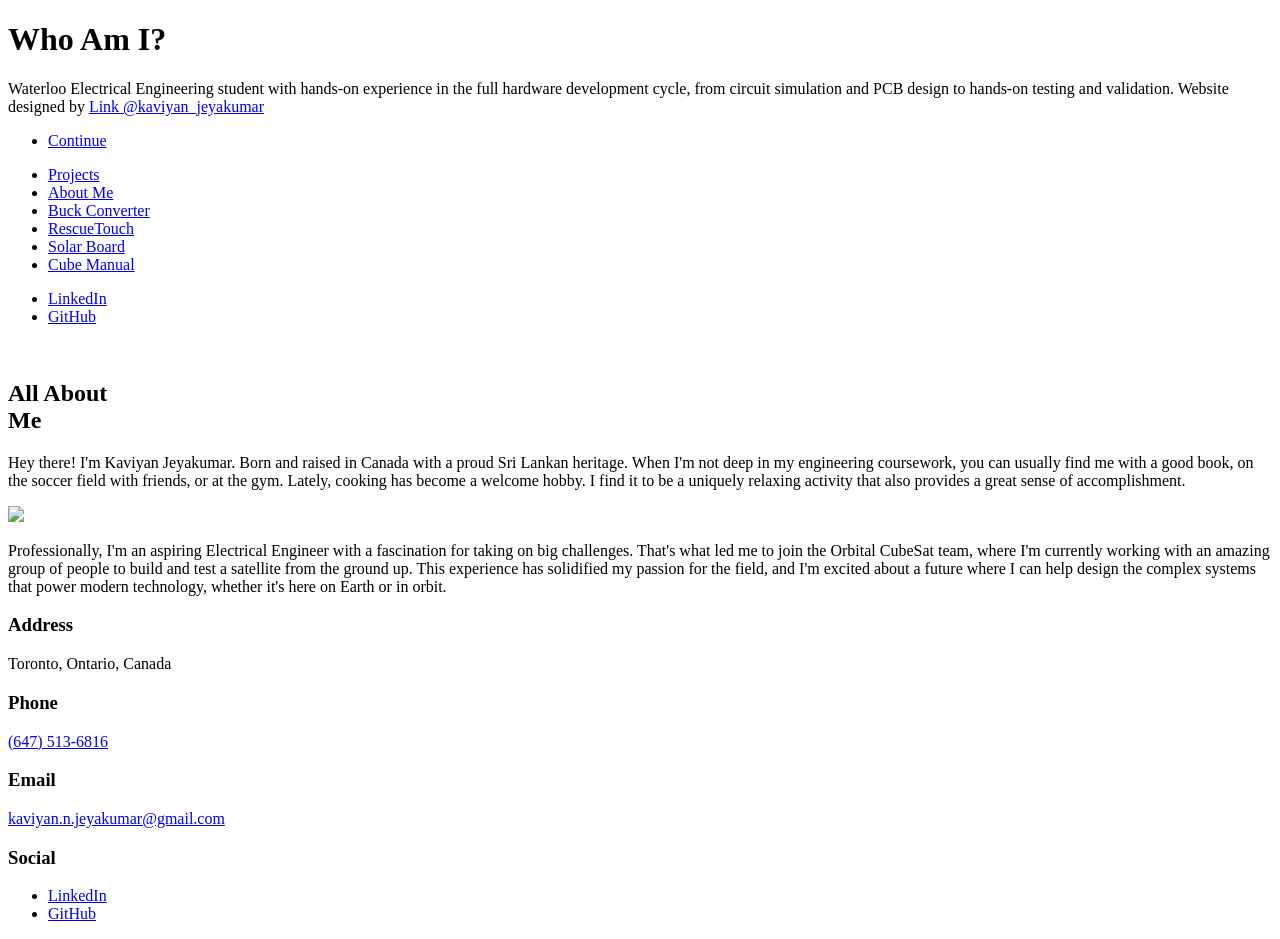
==== aboutme.html @ 8dc5d4a4 "Update aboutme.html" ====
<!DOCTYPE HTML>
<!--
	Massively by HTML5 UP
	html5up.net | @ajlkn
	Free for personal and commercial use under the CCA 3.0 license (html5up.net/license)
-->
<html>
	<head>
		<title>About M - Kaviyan Jeyakumar</title>
		<meta charset="utf-8" />
		<meta name="viewport" content="width=device-width, initial-scale=1, user-scalable=no" />
		<link rel="stylesheet" href="assets/css/main.css" />
		<noscript><link rel="stylesheet" href="assets/css/noscript.css" /></noscript>
	</head>
	<body class="is-preload">

		<!-- Wrapper -->
			<!-- Wrapper -->
			<div id="wrapper" class="fade-in">

				<!-- Intro -->
					<div id="intro">
						<h1>Who Am I?<br />
						</h1>
						<p>Waterloo Electrical Engineering student with hands-on experience in the full hardware development cycle, 
							from circuit simulation and PCB design to hands-on testing and validation. 
							Website designed by <a href="https://www.linkedin.com/in/kaviyan-jeyakumar-606091318/" target="_blank">Link @kaviyan_jeyakumar</a></p>
						<ul class="actions">
							<li><a href="#header" class="button icon solid solo fa-arrow-down scrolly">Continue</a></li>
						</ul>
					</div>

				<!-- Nav -->
					<nav id="nav">
						<ul class="links">
							<li><a href="index.html">Projects</a></li>
							<li class="active"><a href="aboutme.html">About Me</a></li>
							<li><a href="buck_converter.html">Buck Converter</a></li>
							<li><a href="rescue_touch.html">RescueTouch</a></li>
							<li><a href="solar_board.html">Solar Board</a></li>
							<li><a href="cube_manual.html">Cube Manual</a></li>
						</ul>
						<ul class="icons">
							<li><a href="https://www.linkedin.com/in/kaviyan-jeyakumar-606091318/" class="icon brands fa-linkedin"target="_blank"><span class="label">LinkedIn</span></a></li>
							<li><a href="https://github.com/KaviyanJ" class="icon brands fa-github"target="_blank"><span class="label">GitHub</span></a></li>
						</ul>
					</nav>

				<!-- Main -->
					<div id="main">

						<!-- Post -->
							<section class="post">
								<header class="major">
									<span class="date"></span>
									<br> 
									<h1>All About<br />
									Me</h1>
									<p>Hey there! I'm Kaviyan Jeyakumar. Born and raised in Canada with a proud Sri Lankan heritage. When I'm not deep in my engineering coursework, 
										you can usually find me with a good book, on the soccer field with friends, or at the gym. Lately, cooking has become a welcome hobby. 
										I find it to be a uniquely relaxing activity that also provides a great sense of accomplishment. </p>
								</header>
								<div class="image main"><img src="https://drive.google.com/thumbnail?id=1JfTpKyHSoVio4MvpucfZhjijm7ju5Eru&sz=w1080-h1080"/>
								</div>
								<p>Professionally, I'm an aspiring Electrical Engineer with a fascination for taking on big challenges. That's what led me to join the Orbital CubeSat team, 
									where I'm currently working with an amazing group of people to build and test a satellite from the ground up. This experience has solidified my passion 
									for the field, and I'm excited about a future where I can help design the complex systems that power modern technology, whether it's here on Earth or in 
									orbit.</p>
							</section>

					</div>

					

				<!-- Footer -->
					<footer id="footer">
						<section class="split contact">
							<section class="field">
								<h3>Address</h3>
								<p>Toronto, Ontario, Canada<br />
							</section>
							<section>
								<h3>Phone</h3>
								<p><a href="#">(647) 513-6816</a></p>
							</section>
							<section>
								<h3>Email</h3>
								<p><a href="mailto:kaviyan.n.jeyakumar@gmail.com?">kaviyan.n.jeyakumar@gmail.com</a></p>
							</section>
							<section>
								<h3>Social</h3>
								<ul class="icons alt">
									<li><a href="https://www.linkedin.com/in/kaviyan-jeyakumar-606091318/" class="icon brands alt fa-linkedin" target="_blank"><span class="label">LinkedIn</span></a></li>
									<li><a href="https://github.com/KaviyanJ" class="icon brands alt fa-github" target="_blank"><span class="label">GitHub</span></a></li>
								</ul>
							</section>
						</section>
					</footer>
			</div>

		<!-- Scripts -->
			<script src="assets/js/jquery.min.js"></script>
			<script src="assets/js/jquery.scrollex.min.js"></script>
			<script src="assets/js/jquery.scrolly.min.js"></script>
			<script src="assets/js/browser.min.js"></script>
			<script src="assets/js/breakpoints.min.js"></script>
			<script src="assets/js/util.js"></script>
			<script src="assets/js/main.js"></script>

	</body>
</html>
---- assets/css/main.css ----
@import url(fontawesome-all.min.css);
@import url("https://fonts.googleapis.com/css?family=Merriweather:300,700,300italic,700italic|Source+Sans+Pro:900");

/*
	Massively by HTML5 UP
	html5up.net | @ajlkn
	Free for personal and commercial use under the CCA 3.0 license (html5up.net/license)
*/

html, body, div, span, applet, object,
iframe, h1, h2, h3, h4, h5, h6, p, blockquote,
pre, a, abbr, acronym, address, big, cite,
code, del, dfn, em, img, ins, kbd, q, s, samp,
small, strike, strong, sub, sup, tt, var, b,
u, i, center, dl, dt, dd, ol, ul, li, fieldset,
form, label, legend, table, caption, tbody,
tfoot, thead, tr, th, td, article, aside,
canvas, details, embed, figure, figcaption,
footer, header, hgroup, menu, nav, output, ruby,
section, summary, time, mark, audio, video {
	margin: 0;
	padding: 0;
	border: 0;
	font-size: 100%;
	font: inherit;
	vertical-align: baseline;}

article, aside, details, figcaption, figure,
footer, header, hgroup, menu, nav, section {
	display: block;}

body {
	line-height: 1;
}

ol, ul {
	list-style: none;
}

blockquote, q {
	quotes: none;
}

	blockquote:before, blockquote:after, q:before, q:after {
		content: '';
		content: none;
	}

table {
	border-collapse: collapse;
	border-spacing: 0;
}

body {
	-webkit-text-size-adjust: none;
}

mark {
	background-color: transparent;
	color: inherit;
}

input::-moz-focus-inner {
	border: 0;
	padding: 0;
}

input, select, textarea {
	-moz-appearance: none;
	-webkit-appearance: none;
	-ms-appearance: none;
	appearance: none;
}

/* Basic */

	@-ms-viewport {
		width: device-width;
	}

	body {
		-ms-overflow-style: scrollbar;
	}

	@media screen and (max-width: 480px) {

		html, body {
			min-width: 320px;
		}

	}

	html {
		box-sizing: border-box;
	}

	*, *:before, *:after {
		box-sizing: inherit;
	}

	body {
		background-color: #1e252d;
	}

		body.is-preload *, body.is-preload *:before, body.is-preload *:after {
			-moz-animation: none !important;
			-webkit-animation: none !important;
			-ms-animation: none !important;
			animation: none !important;
			-moz-transition: none !important;
			-webkit-transition: none !important;
			-ms-transition: none !important;
			transition: none !important;
		}

/* Type */

	html {
		font-size: 16pt;
	}

		@media screen and (max-width: 1680px) {

			html {
				font-size: 12pt;
			}

		}

		@media screen and (max-width: 1280px) {

			html {
				font-size: 11pt;
			}

		}

		@media screen and (max-width: 360px) {

			html {
				font-size: 10pt;
			}

		}

	body {
		color: #212931;
	}

	body, input, select, textarea {
		font-family: "Merriweather", Georgia, serif;
		font-weight: 300;
		font-size: 1rem;
		line-height: 2.375;
	}

	a {
		-moz-transition: color 0.2s ease-in-out, background-color 0.2s ease-in-out, border-color 0.2s ease-in-out, box-shadow 0.2s ease-in-out;
		-webkit-transition: color 0.2s ease-in-out, background-color 0.2s ease-in-out, border-color 0.2s ease-in-out, box-shadow 0.2s ease-in-out;
		-ms-transition: color 0.2s ease-in-out, background-color 0.2s ease-in-out, border-color 0.2s ease-in-out, box-shadow 0.2s ease-in-out;
		transition: color 0.2s ease-in-out, background-color 0.2s ease-in-out, border-color 0.2s ease-in-out, box-shadow 0.2s ease-in-out;
		border-bottom: dotted 1px;
		text-decoration: none;
	}

		a:hover {
			border-bottom-color: transparent;
		}

	strong, b {
		font-weight: 600;
	}

	em, i {
		font-style: italic;
	}

	p {
		text-align: justify;
		margin: 0 0 2rem 0;
	}

	h1, h2, h3, h4, h5, h6 {
		font-family: "Source Sans Pro", Helvetica, sans-serif;
		font-weight: 900;
		line-height: 1.5;
		letter-spacing: 0.075em;
		text-transform: uppercase;
		margin: 0 0 1rem 0;
	}

		h1 a, h2 a, h3 a, h4 a, h5 a, h6 a {
			border-bottom: 0;
			color: inherit;
			text-decoration: none;
		}

	h1 {
		font-size: 4rem;
		line-height: 1.1;
		margin: 0 0 2rem 0;
	}

	h2 {
		font-size: 1.75rem;
		line-height: 1.3;
		margin: 0 0 1.5rem 0;
	}

	h3 {
		font-size: 1.25rem;
		margin: 0 0 1.5rem 0;
	}

	h4 {
		font-size: 1rem;
	}

	h5 {
		font-size: 0.9rem;
	}

	h6 {
		font-size: 0.8rem;
	}

	sub {
		font-size: 0.8rem;
		position: relative;
		top: 0.5rem;
	}

	sup {
		font-size: 0.8rem;
		position: relative;
		top: -0.5rem;
	}

	blockquote {
		border-left: solid 4px;
		font-style: italic;
		margin: 0 0 2rem 0;
		padding: 0.5rem 0 0.5rem 2rem;
	}

	code {
		border: solid 2px;
		font-family: "Courier New", monospace;
		font-size: 0.9rem;
		margin: 0 0.25rem;
		padding: 0.25rem 0.65rem;
	}

	pre {
		-webkit-overflow-scrolling: touch;
		font-family: "Courier New", monospace;
		font-size: 0.9rem;
		margin: 0 0 2rem 0;
	}

		pre code {
			display: block;
			line-height: 1.75;
			padding: 1rem 1.5rem;
			overflow-x: auto;
		}

	hr {
		border: 0;
		border-bottom: solid 2px;
		margin: 3rem 0;
	}

		hr.major {
			margin: 5rem 0;
		}

	.align-left {
		text-align: left;
	}

	.align-center {
		text-align: center;
	}

	.align-right {
		text-align: right;
	}

	input, select, textarea {
		color: #212931;
	}

	a {
		color: #212931;
		border-bottom-color: rgba(33, 41, 49, 0.5);
	}

		a:hover {
			border-bottom-color: transparent;
			color: #18bfef !important;
		}

	strong, b {
		color: #212931;
	}

	h1, h2, h3, h4, h5, h6 {
		color: #212931;
	}

	blockquote {
		border-left-color: #eeeeee;
	}

	code {
		background: rgba(220, 220, 220, 0.25);
		border-color: #eeeeee;
	}

	hr {
		border-bottom-color: #eeeeee;
	}

/* Row */

	.row {
		display: flex;
		flex-wrap: wrap;
		box-sizing: border-box;
		align-items: stretch;
	}

		.row > * {
			box-sizing: border-box;
		}

		.row.gtr-uniform > * > :last-child {
			margin-bottom: 0;
		}

		.row.aln-left {
			justify-content: flex-start;
		}

		.row.aln-center {
			justify-content: center;
		}

		.row.aln-right {
			justify-content: flex-end;
		}

		.row.aln-top {
			align-items: flex-start;
		}

		.row.aln-middle {
			align-items: center;
		}

		.row.aln-bottom {
			align-items: flex-end;
		}

		.row > .imp {
			order: -1;
		}

		.row > .col-1 {
			width: 8.33333%;
		}

		.row > .off-1 {
			margin-left: 8.33333%;
		}

		.row > .col-2 {
			width: 16.66667%;
		}

		.row > .off-2 {
			margin-left: 16.66667%;
		}

		.row > .col-3 {
			width: 25%;
		}

		.row > .off-3 {
			margin-left: 25%;
		}

		.row > .col-4 {
			width: 33.33333%;
		}

		.row > .off-4 {
			margin-left: 33.33333%;
		}

		.row > .col-5 {
			width: 41.66667%;
		}

		.row > .off-5 {
			margin-left: 41.66667%;
		}

		.row > .col-6 {
			width: 50%;
		}

		.row > .off-6 {
			margin-left: 50%;
		}

		.row > .col-7 {
			width: 58.33333%;
		}

		.row > .off-7 {
			margin-left: 58.33333%;
		}

		.row > .col-8 {
			width: 66.66667%;
		}

		.row > .off-8 {
			margin-left: 66.66667%;
		}

		.row > .col-9 {
			width: 75%;
		}

		.row > .off-9 {
			margin-left: 75%;
		}

		.row > .col-10 {
			width: 83.33333%;
		}

		.row > .off-10 {
			margin-left: 83.33333%;
		}

		.row > .col-11 {
			width: 91.66667%;
		}

		.row > .off-11 {
			margin-left: 91.66667%;
		}

		.row > .col-12 {
			width: 100%;
		}

		.row > .off-12 {
			margin-left: 100%;
		}

		.row.gtr-0 {
			margin-top: 0;
			margin-left: 0rem;
		}

			.row.gtr-0 > * {
				padding: 0 0 0 0rem;
			}

			.row.gtr-0.gtr-uniform {
				margin-top: 0rem;
			}

				.row.gtr-0.gtr-uniform > * {
					padding-top: 0rem;
				}

		.row.gtr-25 {
			margin-top: 0;
			margin-left: -0.375rem;
		}

			.row.gtr-25 > * {
				padding: 0 0 0 0.375rem;
			}

			.row.gtr-25.gtr-uniform {
				margin-top: -0.375rem;
			}

				.row.gtr-25.gtr-uniform > * {
					padding-top: 0.375rem;
				}

		.row.gtr-50 {
			margin-top: 0;
			margin-left: -0.75rem;
		}

			.row.gtr-50 > * {
				padding: 0 0 0 0.75rem;
			}

			.row.gtr-50.gtr-uniform {
				margin-top: -0.75rem;
			}

				.row.gtr-50.gtr-uniform > * {
					padding-top: 0.75rem;
				}

		.row {
			margin-top: 0;
			margin-left: -1.5rem;
		}

			.row > * {
				padding: 0 0 0 1.5rem;
			}

			.row.gtr-uniform {
				margin-top: -1.5rem;
			}

				.row.gtr-uniform > * {
					padding-top: 1.5rem;
				}

		.row.gtr-150 {
			margin-top: 0;
			margin-left: -2.25rem;
		}

			.row.gtr-150 > * {
				padding: 0 0 0 2.25rem;
			}

			.row.gtr-150.gtr-uniform {
				margin-top: -2.25rem;
			}

				.row.gtr-150.gtr-uniform > * {
					padding-top: 2.25rem;
				}

		.row.gtr-200 {
			margin-top: 0;
			margin-left: -3rem;
		}

			.row.gtr-200 > * {
				padding: 0 0 0 3rem;
			}

			.row.gtr-200.gtr-uniform {
				margin-top: -3rem;
			}

				.row.gtr-200.gtr-uniform > * {
					padding-top: 3rem;
				}

		@media screen and (max-width: 1680px) {

			.row {
				display: flex;
				flex-wrap: wrap;
				box-sizing: border-box;
				align-items: stretch;
			}

				.row > * {
					box-sizing: border-box;
				}

				.row.gtr-uniform > * > :last-child {
					margin-bottom: 0;
				}

				.row.aln-left {
					justify-content: flex-start;
				}

				.row.aln-center {
					justify-content: center;
				}

				.row.aln-right {
					justify-content: flex-end;
				}

				.row.aln-top {
					align-items: flex-start;
				}

				.row.aln-middle {
					align-items: center;
				}

				.row.aln-bottom {
					align-items: flex-end;
				}

				.row > .imp-xlarge {
					order: -1;
				}

				.row > .col-1-xlarge {
					width: 8.33333%;
				}

				.row > .off-1-xlarge {
					margin-left: 8.33333%;
				}

				.row > .col-2-xlarge {
					width: 16.66667%;
				}

				.row > .off-2-xlarge {
					margin-left: 16.66667%;
				}

				.row > .col-3-xlarge {
					width: 25%;
				}

				.row > .off-3-xlarge {
					margin-left: 25%;
				}

				.row > .col-4-xlarge {
					width: 33.33333%;
				}

				.row > .off-4-xlarge {
					margin-left: 33.33333%;
				}

				.row > .col-5-xlarge {
					width: 41.66667%;
				}

				.row > .off-5-xlarge {
					margin-left: 41.66667%;
				}

				.row > .col-6-xlarge {
					width: 50%;
				}

				.row > .off-6-xlarge {
					margin-left: 50%;
				}

				.row > .col-7-xlarge {
					width: 58.33333%;
				}

				.row > .off-7-xlarge {
					margin-left: 58.33333%;
				}

				.row > .col-8-xlarge {
					width: 66.66667%;
				}

				.row > .off-8-xlarge {
					margin-left: 66.66667%;
				}

				.row > .col-9-xlarge {
					width: 75%;
				}

				.row > .off-9-xlarge {
					margin-left: 75%;
				}

				.row > .col-10-xlarge {
					width: 83.33333%;
				}

				.row > .off-10-xlarge {
					margin-left: 83.33333%;
				}

				.row > .col-11-xlarge {
					width: 91.66667%;
				}

				.row > .off-11-xlarge {
					margin-left: 91.66667%;
				}

				.row > .col-12-xlarge {
					width: 100%;
				}

				.row > .off-12-xlarge {
					margin-left: 100%;
				}

				.row.gtr-0 {
					margin-top: 0;
					margin-left: 0rem;
				}

					.row.gtr-0 > * {
						padding: 0 0 0 0rem;
					}

					.row.gtr-0.gtr-uniform {
						margin-top: 0rem;
					}

						.row.gtr-0.gtr-uniform > * {
							padding-top: 0rem;
						}

				.row.gtr-25 {
					margin-top: 0;
					margin-left: -0.375rem;
				}

					.row.gtr-25 > * {
						padding: 0 0 0 0.375rem;
					}

					.row.gtr-25.gtr-uniform {
						margin-top: -0.375rem;
					}

						.row.gtr-25.gtr-uniform > * {
							padding-top: 0.375rem;
						}

				.row.gtr-50 {
					margin-top: 0;
					margin-left: -0.75rem;
				}

					.row.gtr-50 > * {
						padding: 0 0 0 0.75rem;
					}

					.row.gtr-50.gtr-uniform {
						margin-top: -0.75rem;
					}

						.row.gtr-50.gtr-uniform > * {
							padding-top: 0.75rem;
						}

				.row {
					margin-top: 0;
					margin-left: -1.5rem;
				}

					.row > * {
						padding: 0 0 0 1.5rem;
					}

					.row.gtr-uniform {
						margin-top: -1.5rem;
					}

						.row.gtr-uniform > * {
							padding-top: 1.5rem;
						}

				.row.gtr-150 {
					margin-top: 0;
					margin-left: -2.25rem;
				}

					.row.gtr-150 > * {
						padding: 0 0 0 2.25rem;
					}

					.row.gtr-150.gtr-uniform {
						margin-top: -2.25rem;
					}

						.row.gtr-150.gtr-uniform > * {
							padding-top: 2.25rem;
						}

				.row.gtr-200 {
					margin-top: 0;
					margin-left: -3rem;
				}

					.row.gtr-200 > * {
						padding: 0 0 0 3rem;
					}

					.row.gtr-200.gtr-uniform {
						margin-top: -3rem;
					}

						.row.gtr-200.gtr-uniform > * {
							padding-top: 3rem;
						}

		}

		@media screen and (max-width: 1280px) {

			.row {
				display: flex;
				flex-wrap: wrap;
				box-sizing: border-box;
				align-items: stretch;
			}

				.row > * {
					box-sizing: border-box;
				}

				.row.gtr-uniform > * > :last-child {
					margin-bottom: 0;
				}

				.row.aln-left {
					justify-content: flex-start;
				}

				.row.aln-center {
					justify-content: center;
				}

				.row.aln-right {
					justify-content: flex-end;
				}

				.row.aln-top {
					align-items: flex-start;
				}

				.row.aln-middle {
					align-items: center;
				}

				.row.aln-bottom {
					align-items: flex-end;
				}

				.row > .imp-large {
					order: -1;
				}

				.row > .col-1-large {
					width: 8.33333%;
				}

				.row > .off-1-large {
					margin-left: 8.33333%;
				}

				.row > .col-2-large {
					width: 16.66667%;
				}

				.row > .off-2-large {
					margin-left: 16.66667%;
				}

				.row > .col-3-large {
					width: 25%;
				}

				.row > .off-3-large {
					margin-left: 25%;
				}

				.row > .col-4-large {
					width: 33.33333%;
				}

				.row > .off-4-large {
					margin-left: 33.33333%;
				}

				.row > .col-5-large {
					width: 41.66667%;
				}

				.row > .off-5-large {
					margin-left: 41.66667%;
				}

				.row > .col-6-large {
					width: 50%;
				}

				.row > .off-6-large {
					margin-left: 50%;
				}

				.row > .col-7-large {
					width: 58.33333%;
				}

				.row > .off-7-large {
					margin-left: 58.33333%;
				}

				.row > .col-8-large {
					width: 66.66667%;
				}

				.row > .off-8-large {
					margin-left: 66.66667%;
				}

				.row > .col-9-large {
					width: 75%;
				}

				.row > .off-9-large {
					margin-left: 75%;
				}

				.row > .col-10-large {
					width: 83.33333%;
				}

				.row > .off-10-large {
					margin-left: 83.33333%;
				}

				.row > .col-11-large {
					width: 91.66667%;
				}

				.row > .off-11-large {
					margin-left: 91.66667%;
				}

				.row > .col-12-large {
					width: 100%;
				}

				.row > .off-12-large {
					margin-left: 100%;
				}

				.row.gtr-0 {
					margin-top: 0;
					margin-left: 0rem;
				}

					.row.gtr-0 > * {
						padding: 0 0 0 0rem;
					}

					.row.gtr-0.gtr-uniform {
						margin-top: 0rem;
					}

						.row.gtr-0.gtr-uniform > * {
							padding-top: 0rem;
						}

				.row.gtr-25 {
					margin-top: 0;
					margin-left: -0.375rem;
				}

					.row.gtr-25 > * {
						padding: 0 0 0 0.375rem;
					}

					.row.gtr-25.gtr-uniform {
						margin-top: -0.375rem;
					}

						.row.gtr-25.gtr-uniform > * {
							padding-top: 0.375rem;
						}

				.row.gtr-50 {
					margin-top: 0;
					margin-left: -0.75rem;
				}

					.row.gtr-50 > * {
						padding: 0 0 0 0.75rem;
					}

					.row.gtr-50.gtr-uniform {
						margin-top: -0.75rem;
					}

						.row.gtr-50.gtr-uniform > * {
							padding-top: 0.75rem;
						}

				.row {
					margin-top: 0;
					margin-left: -1.5rem;
				}

					.row > * {
						padding: 0 0 0 1.5rem;
					}

					.row.gtr-uniform {
						margin-top: -1.5rem;
					}

						.row.gtr-uniform > * {
							padding-top: 1.5rem;
						}

				.row.gtr-150 {
					margin-top: 0;
					margin-left: -2.25rem;
				}

					.row.gtr-150 > * {
						padding: 0 0 0 2.25rem;
					}

					.row.gtr-150.gtr-uniform {
						margin-top: -2.25rem;
					}

						.row.gtr-150.gtr-uniform > * {
							padding-top: 2.25rem;
						}

				.row.gtr-200 {
					margin-top: 0;
					margin-left: -3rem;
				}

					.row.gtr-200 > * {
						padding: 0 0 0 3rem;
					}

					.row.gtr-200.gtr-uniform {
						margin-top: -3rem;
					}

						.row.gtr-200.gtr-uniform > * {
							padding-top: 3rem;
						}

		}

		@media screen and (max-width: 980px) {

			.row {
				display: flex;
				flex-wrap: wrap;
				box-sizing: border-box;
				align-items: stretch;
			}

				.row > * {
					box-sizing: border-box;
				}

				.row.gtr-uniform > * > :last-child {
					margin-bottom: 0;
				}

				.row.aln-left {
					justify-content: flex-start;
				}

				.row.aln-center {
					justify-content: center;
				}

				.row.aln-right {
					justify-content: flex-end;
				}

				.row.aln-top {
					align-items: flex-start;
				}

				.row.aln-middle {
					align-items: center;
				}

				.row.aln-bottom {
					align-items: flex-end;
				}

				.row > .imp-medium {
					order: -1;
				}

				.row > .col-1-medium {
					width: 8.33333%;
				}

				.row > .off-1-medium {
					margin-left: 8.33333%;
				}

				.row > .col-2-medium {
					width: 16.66667%;
				}

				.row > .off-2-medium {
					margin-left: 16.66667%;
				}

				.row > .col-3-medium {
					width: 25%;
				}

				.row > .off-3-medium {
					margin-left: 25%;
				}

				.row > .col-4-medium {
					width: 33.33333%;
				}

				.row > .off-4-medium {
					margin-left: 33.33333%;
				}

				.row > .col-5-medium {
					width: 41.66667%;
				}

				.row > .off-5-medium {
					margin-left: 41.66667%;
				}

				.row > .col-6-medium {
					width: 50%;
				}

				.row > .off-6-medium {
					margin-left: 50%;
				}

				.row > .col-7-medium {
					width: 58.33333%;
				}

				.row > .off-7-medium {
					margin-left: 58.33333%;
				}

				.row > .col-8-medium {
					width: 66.66667%;
				}

				.row > .off-8-medium {
					margin-left: 66.66667%;
				}

				.row > .col-9-medium {
					width: 75%;
				}

				.row > .off-9-medium {
					margin-left: 75%;
				}

				.row > .col-10-medium {
					width: 83.33333%;
				}

				.row > .off-10-medium {
					margin-left: 83.33333%;
				}

				.row > .col-11-medium {
					width: 91.66667%;
				}

				.row > .off-11-medium {
					margin-left: 91.66667%;
				}

				.row > .col-12-medium {
					width: 100%;
				}

				.row > .off-12-medium {
					margin-left: 100%;
				}

				.row.gtr-0 {
					margin-top: 0;
					margin-left: 0rem;
				}

					.row.gtr-0 > * {
						padding: 0 0 0 0rem;
					}

					.row.gtr-0.gtr-uniform {
						margin-top: 0rem;
					}

						.row.gtr-0.gtr-uniform > * {
							padding-top: 0rem;
						}

				.row.gtr-25 {
					margin-top: 0;
					margin-left: -0.375rem;
				}

					.row.gtr-25 > * {
						padding: 0 0 0 0.375rem;
					}

					.row.gtr-25.gtr-uniform {
						margin-top: -0.375rem;
					}

						.row.gtr-25.gtr-uniform > * {
							padding-top: 0.375rem;
						}

				.row.gtr-50 {
					margin-top: 0;
					margin-left: -0.75rem;
				}

					.row.gtr-50 > * {
						padding: 0 0 0 0.75rem;
					}

					.row.gtr-50.gtr-uniform {
						margin-top: -0.75rem;
					}

						.row.gtr-50.gtr-uniform > * {
							padding-top: 0.75rem;
						}

				.row {
					margin-top: 0;
					margin-left: -1.5rem;
				}

					.row > * {
						padding: 0 0 0 1.5rem;
					}

					.row.gtr-uniform {
						margin-top: -1.5rem;
					}

						.row.gtr-uniform > * {
							padding-top: 1.5rem;
						}

				.row.gtr-150 {
					margin-top: 0;
					margin-left: -2.25rem;
				}

					.row.gtr-150 > * {
						padding: 0 0 0 2.25rem;
					}

					.row.gtr-150.gtr-uniform {
						margin-top: -2.25rem;
					}

						.row.gtr-150.gtr-uniform > * {
							padding-top: 2.25rem;
						}

				.row.gtr-200 {
					margin-top: 0;
					margin-left: -3rem;
				}

					.row.gtr-200 > * {
						padding: 0 0 0 3rem;
					}

					.row.gtr-200.gtr-uniform {
						margin-top: -3rem;
					}

						.row.gtr-200.gtr-uniform > * {
							padding-top: 3rem;
						}

		}

		@media screen and (max-width: 736px) {

			.row {
				display: flex;
				flex-wrap: wrap;
				box-sizing: border-box;
				align-items: stretch;
			}

				.row > * {
					box-sizing: border-box;
				}

				.row.gtr-uniform > * > :last-child {
					margin-bottom: 0;
				}

				.row.aln-left {
					justify-content: flex-start;
				}

				.row.aln-center {
					justify-content: center;
				}

				.row.aln-right {
					justify-content: flex-end;
				}

				.row.aln-top {
					align-items: flex-start;
				}

				.row.aln-middle {
					align-items: center;
				}

				.row.aln-bottom {
					align-items: flex-end;
				}

				.row > .imp-small {
					order: -1;
				}

				.row > .col-1-small {
					width: 8.33333%;
				}

				.row > .off-1-small {
					margin-left: 8.33333%;
				}

				.row > .col-2-small {
					width: 16.66667%;
				}

				.row > .off-2-small {
					margin-left: 16.66667%;
				}

				.row > .col-3-small {
					width: 25%;
				}

				.row > .off-3-small {
					margin-left: 25%;
				}

				.row > .col-4-small {
					width: 33.33333%;
				}

				.row > .off-4-small {
					margin-left: 33.33333%;
				}

				.row > .col-5-small {
					width: 41.66667%;
				}

				.row > .off-5-small {
					margin-left: 41.66667%;
				}

				.row > .col-6-small {
					width: 50%;
				}

				.row > .off-6-small {
					margin-left: 50%;
				}

				.row > .col-7-small {
					width: 58.33333%;
				}

				.row > .off-7-small {
					margin-left: 58.33333%;
				}

				.row > .col-8-small {
					width: 66.66667%;
				}

				.row > .off-8-small {
					margin-left: 66.66667%;
				}

				.row > .col-9-small {
					width: 75%;
				}

				.row > .off-9-small {
					margin-left: 75%;
				}

				.row > .col-10-small {
					width: 83.33333%;
				}

				.row > .off-10-small {
					margin-left: 83.33333%;
				}

				.row > .col-11-small {
					width: 91.66667%;
				}

				.row > .off-11-small {
					margin-left: 91.66667%;
				}

				.row > .col-12-small {
					width: 100%;
				}

				.row > .off-12-small {
					margin-left: 100%;
				}

				.row.gtr-0 {
					margin-top: 0;
					margin-left: 0rem;
				}

					.row.gtr-0 > * {
						padding: 0 0 0 0rem;
					}

					.row.gtr-0.gtr-uniform {
						margin-top: 0rem;
					}

						.row.gtr-0.gtr-uniform > * {
							padding-top: 0rem;
						}

				.row.gtr-25 {
					margin-top: 0;
					margin-left: -0.375rem;
				}

					.row.gtr-25 > * {
						padding: 0 0 0 0.375rem;
					}

					.row.gtr-25.gtr-uniform {
						margin-top: -0.375rem;
					}

						.row.gtr-25.gtr-uniform > * {
							padding-top: 0.375rem;
						}

				.row.gtr-50 {
					margin-top: 0;
					margin-left: -0.75rem;
				}

					.row.gtr-50 > * {
						padding: 0 0 0 0.75rem;
					}

					.row.gtr-50.gtr-uniform {
						margin-top: -0.75rem;
					}

						.row.gtr-50.gtr-uniform > * {
							padding-top: 0.75rem;
						}

				.row {
					margin-top: 0;
					margin-left: -1.5rem;
				}

					.row > * {
						padding: 0 0 0 1.5rem;
					}

					.row.gtr-uniform {
						margin-top: -1.5rem;
					}

						.row.gtr-uniform > * {
							padding-top: 1.5rem;
						}

				.row.gtr-150 {
					margin-top: 0;
					margin-left: -2.25rem;
				}

					.row.gtr-150 > * {
						padding: 0 0 0 2.25rem;
					}

					.row.gtr-150.gtr-uniform {
						margin-top: -2.25rem;
					}

						.row.gtr-150.gtr-uniform > * {
							padding-top: 2.25rem;
						}

				.row.gtr-200 {
					margin-top: 0;
					margin-left: -3rem;
				}

					.row.gtr-200 > * {
						padding: 0 0 0 3rem;
					}

					.row.gtr-200.gtr-uniform {
						margin-top: -3rem;
					}

						.row.gtr-200.gtr-uniform > * {
							padding-top: 3rem;
						}

		}

		@media screen and (max-width: 480px) {

			.row {
				display: flex;
				flex-wrap: wrap;
				box-sizing: border-box;
				align-items: stretch;
			}

				.row > * {
					box-sizing: border-box;
				}

				.row.gtr-uniform > * > :last-child {
					margin-bottom: 0;
				}

				.row.aln-left {
					justify-content: flex-start;
				}

				.row.aln-center {
					justify-content: center;
				}

				.row.aln-right {
					justify-content: flex-end;
				}

				.row.aln-top {
					align-items: flex-start;
				}

				.row.aln-middle {
					align-items: center;
				}

				.row.aln-bottom {
					align-items: flex-end;
				}

				.row > .imp-xsmall {
					order: -1;
				}

				.row > .col-1-xsmall {
					width: 8.33333%;
				}

				.row > .off-1-xsmall {
					margin-left: 8.33333%;
				}

				.row > .col-2-xsmall {
					width: 16.66667%;
				}

				.row > .off-2-xsmall {
					margin-left: 16.66667%;
				}

				.row > .col-3-xsmall {
					width: 25%;
				}

				.row > .off-3-xsmall {
					margin-left: 25%;
				}

				.row > .col-4-xsmall {
					width: 33.33333%;
				}

				.row > .off-4-xsmall {
					margin-left: 33.33333%;
				}

				.row > .col-5-xsmall {
					width: 41.66667%;
				}

				.row > .off-5-xsmall {
					margin-left: 41.66667%;
				}

				.row > .col-6-xsmall {
					width: 50%;
				}

				.row > .off-6-xsmall {
					margin-left: 50%;
				}

				.row > .col-7-xsmall {
					width: 58.33333%;
				}

				.row > .off-7-xsmall {
					margin-left: 58.33333%;
				}

				.row > .col-8-xsmall {
					width: 66.66667%;
				}

				.row > .off-8-xsmall {
					margin-left: 66.66667%;
				}

				.row > .col-9-xsmall {
					width: 75%;
				}

				.row > .off-9-xsmall {
					margin-left: 75%;
				}

				.row > .col-10-xsmall {
					width: 83.33333%;
				}

				.row > .off-10-xsmall {
					margin-left: 83.33333%;
				}

				.row > .col-11-xsmall {
					width: 91.66667%;
				}

				.row > .off-11-xsmall {
					margin-left: 91.66667%;
				}

				.row > .col-12-xsmall {
					width: 100%;
				}

				.row > .off-12-xsmall {
					margin-left: 100%;
				}

				.row.gtr-0 {
					margin-top: 0;
					margin-left: 0rem;
				}

					.row.gtr-0 > * {
						padding: 0 0 0 0rem;
					}

					.row.gtr-0.gtr-uniform {
						margin-top: 0rem;
					}

						.row.gtr-0.gtr-uniform > * {
							padding-top: 0rem;
						}

				.row.gtr-25 {
					margin-top: 0;
					margin-left: -0.375rem;
				}

					.row.gtr-25 > * {
						padding: 0 0 0 0.375rem;
					}

					.row.gtr-25.gtr-uniform {
						margin-top: -0.375rem;
					}

						.row.gtr-25.gtr-uniform > * {
							padding-top: 0.375rem;
						}

				.row.gtr-50 {
					margin-top: 0;
					margin-left: -0.75rem;
				}

					.row.gtr-50 > * {
						padding: 0 0 0 0.75rem;
					}

					.row.gtr-50.gtr-uniform {
						margin-top: -0.75rem;
					}

						.row.gtr-50.gtr-uniform > * {
							padding-top: 0.75rem;
						}

				.row {
					margin-top: 0;
					margin-left: -1.5rem;
				}

					.row > * {
						padding: 0 0 0 1.5rem;
					}

					.row.gtr-uniform {
						margin-top: -1.5rem;
					}

						.row.gtr-uniform > * {
							padding-top: 1.5rem;
						}

				.row.gtr-150 {
					margin-top: 0;
					margin-left: -2.25rem;
				}

					.row.gtr-150 > * {
						padding: 0 0 0 2.25rem;
					}

					.row.gtr-150.gtr-uniform {
						margin-top: -2.25rem;
					}

						.row.gtr-150.gtr-uniform > * {
							padding-top: 2.25rem;
						}

				.row.gtr-200 {
					margin-top: 0;
					margin-left: -3rem;
				}

					.row.gtr-200 > * {
						padding: 0 0 0 3rem;
					}

					.row.gtr-200.gtr-uniform {
						margin-top: -3rem;
					}

						.row.gtr-200.gtr-uniform > * {
							padding-top: 3rem;
						}

		}

		@media screen and (max-width: 360px) {

			.row {
				display: flex;
				flex-wrap: wrap;
				box-sizing: border-box;
				align-items: stretch;
			}

				.row > * {
					box-sizing: border-box;
				}

				.row.gtr-uniform > * > :last-child {
					margin-bottom: 0;
				}

				.row.aln-left {
					justify-content: flex-start;
				}

				.row.aln-center {
					justify-content: center;
				}

				.row.aln-right {
					justify-content: flex-end;
				}

				.row.aln-top {
					align-items: flex-start;
				}

				.row.aln-middle {
					align-items: center;
				}

				.row.aln-bottom {
					align-items: flex-end;
				}

				.row > .imp-xxsmall {
					order: -1;
				}

				.row > .col-1-xxsmall {
					width: 8.33333%;
				}

				.row > .off-1-xxsmall {
					margin-left: 8.33333%;
				}

				.row > .col-2-xxsmall {
					width: 16.66667%;
				}

				.row > .off-2-xxsmall {
					margin-left: 16.66667%;
				}

				.row > .col-3-xxsmall {
					width: 25%;
				}

				.row > .off-3-xxsmall {
					margin-left: 25%;
				}

				.row > .col-4-xxsmall {
					width: 33.33333%;
				}

				.row > .off-4-xxsmall {
					margin-left: 33.33333%;
				}

				.row > .col-5-xxsmall {
					width: 41.66667%;
				}

				.row > .off-5-xxsmall {
					margin-left: 41.66667%;
				}

				.row > .col-6-xxsmall {
					width: 50%;
				}

				.row > .off-6-xxsmall {
					margin-left: 50%;
				}

				.row > .col-7-xxsmall {
					width: 58.33333%;
				}

				.row > .off-7-xxsmall {
					margin-left: 58.33333%;
				}

				.row > .col-8-xxsmall {
					width: 66.66667%;
				}

				.row > .off-8-xxsmall {
					margin-left: 66.66667%;
				}

				.row > .col-9-xxsmall {
					width: 75%;
				}

				.row > .off-9-xxsmall {
					margin-left: 75%;
				}

				.row > .col-10-xxsmall {
					width: 83.33333%;
				}

				.row > .off-10-xxsmall {
					margin-left: 83.33333%;
				}

				.row > .col-11-xxsmall {
					width: 91.66667%;
				}

				.row > .off-11-xxsmall {
					margin-left: 91.66667%;
				}

				.row > .col-12-xxsmall {
					width: 100%;
				}

				.row > .off-12-xxsmall {
					margin-left: 100%;
				}

				.row.gtr-0 {
					margin-top: 0;
					margin-left: 0rem;
				}

					.row.gtr-0 > * {
						padding: 0 0 0 0rem;
					}

					.row.gtr-0.gtr-uniform {
						margin-top: 0rem;
					}

						.row.gtr-0.gtr-uniform > * {
							padding-top: 0rem;
						}

				.row.gtr-25 {
					margin-top: 0;
					margin-left: -0.375rem;
				}

					.row.gtr-25 > * {
						padding: 0 0 0 0.375rem;
					}

					.row.gtr-25.gtr-uniform {
						margin-top: -0.375rem;
					}

						.row.gtr-25.gtr-uniform > * {
							padding-top: 0.375rem;
						}

				.row.gtr-50 {
					margin-top: 0;
					margin-left: -0.75rem;
				}

					.row.gtr-50 > * {
						padding: 0 0 0 0.75rem;
					}

					.row.gtr-50.gtr-uniform {
						margin-top: -0.75rem;
					}

						.row.gtr-50.gtr-uniform > * {
							padding-top: 0.75rem;
						}

				.row {
					margin-top: 0;
					margin-left: -1.5rem;
				}

					.row > * {
						padding: 0 0 0 1.5rem;
					}

					.row.gtr-uniform {
						margin-top: -1.5rem;
					}

						.row.gtr-uniform > * {
							padding-top: 1.5rem;
						}

				.row.gtr-150 {
					margin-top: 0;
					margin-left: -2.25rem;
				}

					.row.gtr-150 > * {
						padding: 0 0 0 2.25rem;
					}

					.row.gtr-150.gtr-uniform {
						margin-top: -2.25rem;
					}

						.row.gtr-150.gtr-uniform > * {
							padding-top: 2.25rem;
						}

				.row.gtr-200 {
					margin-top: 0;
					margin-left: -3rem;
				}

					.row.gtr-200 > * {
						padding: 0 0 0 3rem;
					}

					.row.gtr-200.gtr-uniform {
						margin-top: -3rem;
					}

						.row.gtr-200.gtr-uniform > * {
							padding-top: 3rem;
						}

		}

/* Box */

	.box {
		border: solid 2px;
		margin-bottom: 2rem;
		padding: 1.5rem;
	}

		.box > :last-child,
		.box > :last-child > :last-child,
		.box > :last-child > :last-child > :last-child {
			margin-bottom: 0;
		}

		.box.alt {
			border: 0;
			border-radius: 0;
			padding: 0;
		}

	.box {
		border-color: #eeeeee;
	}

/* Button */

	input[type="submit"],
	input[type="reset"],
	input[type="button"],
	button,
	.button {
		-moz-appearance: none;
		-webkit-appearance: none;
		-ms-appearance: none;
		appearance: none;
		-moz-transition: background-color 0.2s ease-in-out, box-shadow 0.2s ease-in-out, color 0.2s ease-in-out;
		-webkit-transition: background-color 0.2s ease-in-out, box-shadow 0.2s ease-in-out, color 0.2s ease-in-out;
		-ms-transition: background-color 0.2s ease-in-out, box-shadow 0.2s ease-in-out, color 0.2s ease-in-out;
		transition: background-color 0.2s ease-in-out, box-shadow 0.2s ease-in-out, color 0.2s ease-in-out;
		border: 0;
		border-radius: 0;
		cursor: pointer;
		display: inline-block;
		font-family: "Source Sans Pro", Helvetica, sans-serif;
		font-size: 0.8rem;
		font-weight: 900;
		letter-spacing: 0.075em;
		height: 3rem;
		line-height: 3rem;
		padding: 0 2rem;
		text-align: center;
		text-decoration: none;
		text-transform: uppercase;
		white-space: nowrap;
	}

		input[type="submit"].icon:before,
		input[type="reset"].icon:before,
		input[type="button"].icon:before,
		button.icon:before,
		.button.icon:before {
			margin-right: 0.5rem;
		}

		input[type="submit"].icon.solo,
		input[type="reset"].icon.solo,
		input[type="button"].icon.solo,
		button.icon.solo,
		.button.icon.solo {
			position: relative;
			width: 4rem;
			height: 4rem;
			line-height: 4rem;
			border-radius: 4rem;
			text-indent: 4rem;
			overflow: hidden;
			padding: 0;
			white-space: nowrap;
		}

			input[type="submit"].icon.solo:before,
			input[type="reset"].icon.solo:before,
			input[type="button"].icon.solo:before,
			button.icon.solo:before,
			.button.icon.solo:before {
				position: absolute;
				display: block;
				top: 0;
				left: 0;
				width: inherit;
				height: inherit;
				line-height: inherit;
				font-size: 1.25rem;
				margin-right: 0;
				text-align: center;
				text-indent: 0;
			}

		input[type="submit"].fit,
		input[type="reset"].fit,
		input[type="button"].fit,
		button.fit,
		.button.fit {
			width: 100%;
		}

		input[type="submit"].small,
		input[type="reset"].small,
		input[type="button"].small,
		button.small,
		.button.small {
			font-size: 0.7rem;
			height: 2.5rem;
			line-height: 2.5rem;
			padding: 0 1.5rem;
		}

		input[type="submit"].large,
		input[type="reset"].large,
		input[type="button"].large,
		button.large,
		.button.large {
			font-size: 0.9rem;
			height: 3.5rem;
			line-height: 3.5rem;
			padding: 0 2.75rem;
		}

		@media screen and (max-width: 980px) {

			input[type="submit"],
			input[type="reset"],
			input[type="button"],
			button,
			.button {
				font-size: 0.9rem;
				height: 3.25rem;
				line-height: 3.25rem;
			}

				input[type="submit"].large,
				input[type="reset"].large,
				input[type="button"].large,
				button.large,
				.button.large {
					font-size: 1rem;
					height: 3.75rem;
					line-height: 3.75rem;
				}

		}

		input[type="submit"].disabled, input[type="submit"]:disabled,
		input[type="reset"].disabled,
		input[type="reset"]:disabled,
		input[type="button"].disabled,
		input[type="button"]:disabled,
		button.disabled,
		button:disabled,
		.button.disabled,
		.button:disabled {
			pointer-events: none;
			opacity: 0.25;
		}

	input[type="submit"],
	input[type="reset"],
	input[type="button"],
	button,
	.button {
		background-color: transparent;
		box-shadow: inset 0 0 0 2px #212931;
		color: #212931 !important;
	}

		input[type="submit"]:hover,
		input[type="reset"]:hover,
		input[type="button"]:hover,
		button:hover,
		.button:hover {
			box-shadow: inset 0 0 0 2px #18bfef;
			color: #18bfef !important;
		}

		input[type="submit"].primary,
		input[type="reset"].primary,
		input[type="button"].primary,
		button.primary,
		.button.primary {
			background-color: #212931;
			box-shadow: none;
			color: #ffffff !important;
		}

			input[type="submit"].primary:hover,
			input[type="reset"].primary:hover,
			input[type="button"].primary:hover,
			button.primary:hover,
			.button.primary:hover {
				background-color: #18bfef;
			}

/* Form */

	form {
		margin: 0 0 2rem 0;
	}

		form > :last-child {
			margin-bottom: 0;
		}

		form > .fields {
			display: -moz-flex;
			display: -webkit-flex;
			display: -ms-flex;
			display: flex;
			-moz-flex-wrap: wrap;
			-webkit-flex-wrap: wrap;
			-ms-flex-wrap: wrap;
			flex-wrap: wrap;
			width: calc(100% + 3rem);
			margin: -1.5rem 0 2rem -1.5rem;
		}

			form > .fields > .field {
				-moz-flex-grow: 0;
				-webkit-flex-grow: 0;
				-ms-flex-grow: 0;
				flex-grow: 0;
				-moz-flex-shrink: 0;
				-webkit-flex-shrink: 0;
				-ms-flex-shrink: 0;
				flex-shrink: 0;
				padding: 1.5rem 0 0 1.5rem;
				width: calc(100% - 1.5rem);
			}

				form > .fields > .field.half {
					width: calc(50% - 0.75rem);
				}

				form > .fields > .field.third {
					width: calc(100%/3 - 0.5rem);
				}

				form > .fields > .field.quarter {
					width: calc(25% - 0.375rem);
				}

		@media screen and (max-width: 480px) {

			form > .fields {
				width: calc(100% + 3rem);
				margin: -1.5rem 0 2rem -1.5rem;
			}

				form > .fields > .field {
					padding: 1.5rem 0 0 1.5rem;
					width: calc(100% - 1.5rem);
				}

					form > .fields > .field.half {
						width: calc(100% - 1.5rem);
					}

					form > .fields > .field.third {
						width: calc(100% - 1.5rem);
					}

					form > .fields > .field.quarter {
						width: calc(100% - 1.5rem);
					}

		}

	label {
		display: block;
		font-family: "Source Sans Pro", Helvetica, sans-serif;
		font-weight: 900;
		line-height: 1.5;
		letter-spacing: 0.075em;
		font-size: 0.8rem;
		text-transform: uppercase;
		margin: 0 0 0.75rem 0;
	}

		@media screen and (max-width: 980px) {

			label {
				font-size: 0.9rem;
			}

		}

	input[type="text"],
	input[type="password"],
	input[type="email"],
	select,
	textarea {
		-moz-appearance: none;
		-webkit-appearance: none;
		-ms-appearance: none;
		appearance: none;
		background: transparent;
		border-radius: 0;
		border: solid 2px;
		color: inherit;
		display: block;
		outline: 0;
		padding: 0 1rem;
		text-decoration: none;
		width: 100%;
	}

		input[type="text"]:invalid,
		input[type="password"]:invalid,
		input[type="email"]:invalid,
		select:invalid,
		textarea:invalid {
			box-shadow: none;
		}

	select {
		background-size: 1.25rem;
		background-repeat: no-repeat;
		background-position: calc(100% - 1rem) center;
		height: 3rem;
		padding-right: 3rem;
		text-overflow: ellipsis;
	}

		select:focus::-ms-value {
			background-color: transparent;
		}

		select::-ms-expand {
			display: none;
		}

	input[type="text"],
	input[type="password"],
	input[type="email"],
	select {
		height: 3rem;
	}

	textarea {
		padding: 0.75rem 1rem;
	}

	input[type="checkbox"],
	input[type="radio"] {
		-moz-appearance: none;
		-webkit-appearance: none;
		-ms-appearance: none;
		appearance: none;
		display: block;
		float: left;
		margin-right: -2rem;
		opacity: 0;
		width: 1rem;
		z-index: -1;
	}

		input[type="checkbox"] + label,
		input[type="radio"] + label {
			text-decoration: none;
			cursor: pointer;
			display: inline-block;
			font-size: 1rem;
			letter-spacing: 0;
			font-family: "Merriweather", Georgia, serif;
			text-transform: none;
			font-weight: 300;
			padding-left: 2.8rem;
			padding-right: 1rem;
			position: relative;
		}

			input[type="checkbox"] + label:before,
			input[type="radio"] + label:before {
				-moz-osx-font-smoothing: grayscale;
				-webkit-font-smoothing: antialiased;
				display: inline-block;
				font-style: normal;
				font-variant: normal;
				text-rendering: auto;
				line-height: 1;
				text-transform: none !important;
				font-family: 'Font Awesome 5 Free';
				font-weight: 900;
			}

			input[type="checkbox"] + label:before,
			input[type="radio"] + label:before {
				border-radius: 0;
				border: solid 2px;
				content: '';
				display: inline-block;
				font-size: 0.8rem;
				height: 1.8rem;
				left: 0;
				line-height: 1.65rem;
				position: absolute;
				text-align: center;
				top: -0.125rem;
				width: 1.8rem;
			}

		input[type="checkbox"]:checked + label:before,
		input[type="radio"]:checked + label:before {
			content: '\f00c';
		}

	input[type="checkbox"] + label:before {
		border-radius: 0;
	}

	input[type="radio"] + label:before {
		border-radius: 100%;
	}

	::-webkit-input-placeholder {
		opacity: 1.0;
	}

	:-moz-placeholder {
		opacity: 1.0;
	}

	::-moz-placeholder {
		opacity: 1.0;
	}

	:-ms-input-placeholder {
		opacity: 1.0;
	}

	label {
		color: #212931;
	}

	input[type="text"],
	input[type="password"],
	input[type="email"],
	select,
	textarea {
		border-color: #eeeeee;
	}

		input[type="text"]:focus,
		input[type="password"]:focus,
		input[type="email"]:focus,
		select:focus,
		textarea:focus {
			border-color: #18bfef;
		}

	select {
		background-image: url("data:image/svg+xml;charset=utf8,%3Csvg xmlns='http://www.w3.org/2000/svg' width='40' height='40' preserveAspectRatio='none' viewBox='0 0 40 40'%3E%3Cpath d='M9.4,12.3l10.4,10.4l10.4-10.4c0.2-0.2,0.5-0.4,0.9-0.4c0.3,0,0.6,0.1,0.9,0.4l3.3,3.3c0.2,0.2,0.4,0.5,0.4,0.9 c0,0.4-0.1,0.6-0.4,0.9L20.7,31.9c-0.2,0.2-0.5,0.4-0.9,0.4c-0.3,0-0.6-0.1-0.9-0.4L4.3,17.3c-0.2-0.2-0.4-0.5-0.4-0.9 c0-0.4,0.1-0.6,0.4-0.9l3.3-3.3c0.2-0.2,0.5-0.4,0.9-0.4S9.1,12.1,9.4,12.3z' fill='%23eeeeee' /%3E%3C/svg%3E");
	}

		select option {
			background-color: #ffffff;
			color: #212931;
		}

	.select-wrapper:before {
		color: #eeeeee;
	}

	input[type="checkbox"] + label,
	input[type="radio"] + label {
		color: #212931;
	}

		input[type="checkbox"] + label:before,
		input[type="radio"] + label:before {
			border-color: #eeeeee;
		}

	input[type="checkbox"]:checked + label:before,
	input[type="radio"]:checked + label:before {
		background-color: #212931;
		border-color: #212931;
		color: #ffffff;
	}

	input[type="checkbox"]:focus + label:before,
	input[type="radio"]:focus + label:before {
		border-color: #18bfef;
	}

	::-webkit-input-placeholder {
		color: #909498 !important;
	}

	:-moz-placeholder {
		color: #909498 !important;
	}

	::-moz-placeholder {
		color: #909498 !important;
	}

	:-ms-input-placeholder {
		color: #909498 !important;
	}

	.formerize-placeholder {
		color: #909498 !important;
	}

/* Icon */

	.icon {
		text-decoration: none;
		border-bottom: none;
		position: relative;
	}

		.icon:before {
			-moz-osx-font-smoothing: grayscale;
			-webkit-font-smoothing: antialiased;
			display: inline-block;
			font-style: normal;
			font-variant: normal;
			text-rendering: auto;
			line-height: 1;
			text-transform: none !important;
			font-family: 'Font Awesome 5 Free';
			font-weight: 400;
		}

		.icon > .label {
			display: none;
		}

		.icon:before {
			line-height: inherit;
		}

		.icon.solid:before {
			font-weight: 900;
		}

		.icon.brands:before {
			font-family: 'Font Awesome 5 Brands';
		}

/* Image */

	.image {
		border: 0;
		display: inline-block;
		position: relative;
	}

		.image img {
			display: block;
		}

		.image.left, .image.right {
			max-width: 40%;
		}

			.image.left img, .image.right img {
				width: 100%;
			}

		.image.left {
			float: left;
			margin: 0 2rem 2rem 0;
			top: 0.75rem;
		}

		.image.right {
			float: right;
			margin: 0 0 2rem 2rem;
			top: 0.75rem;
		}

		.image.fit {
			display: block;
			margin: 2.5rem 0;
			width: 100%;
		}

			.image.fit:first-child {
				margin-top: 0;
			}

			.image.fit img {
				width: 100%;
			}

		.image.main {
			display: block;
			margin: 4rem 0;
			width: 100%;
		}

			.image.main:first-child {
				margin-top: 0;
			}

			.image.main img {
				width: 100%;
			}

		@media screen and (max-width: 736px) {

			.image.fit {
				margin: 2rem 0;
			}

			.image.main {
				margin: 2rem 0;
			}

		}

	a.image {
		overflow: hidden;
	}

		a.image img {
			-moz-transition: -moz-transform 0.2s ease-out;
			-webkit-transition: -webkit-transform 0.2s ease-out;
			-ms-transition: -ms-transform 0.2s ease-out;
			transition: transform 0.2s ease-out;
		}

		a.image:hover img {
			-moz-transform: scale(1.05);
			-webkit-transform: scale(1.05);
			-ms-transform: scale(1.05);
			transform: scale(1.05);
		}

/* Actions */

	ul.actions {
		display: -moz-flex;
		display: -webkit-flex;
		display: -ms-flex;
		display: flex;
		cursor: default;
		list-style: none;
		margin-left: -1rem;
		padding-left: 0;
	}

		ul.actions li {
			padding: 0 0 0 1rem;
			vertical-align: middle;
		}

		ul.actions.special {
			-moz-justify-content: center;
			-webkit-justify-content: center;
			-ms-justify-content: center;
			justify-content: center;
			width: 100%;
			margin-left: 0;
		}

			ul.actions.special li:first-child {
				padding-left: 0;
			}

		ul.actions.stacked {
			-moz-flex-direction: column;
			-webkit-flex-direction: column;
			-ms-flex-direction: column;
			flex-direction: column;
			margin-left: 0;
		}

			ul.actions.stacked li {
				padding: 1.3rem 0 0 0;
			}

				ul.actions.stacked li:first-child {
					padding-top: 0;
				}

		ul.actions.fit {
			width: calc(100% + 1rem);
		}

			ul.actions.fit li {
				-moz-flex-grow: 1;
				-webkit-flex-grow: 1;
				-ms-flex-grow: 1;
				flex-grow: 1;
				-moz-flex-shrink: 1;
				-webkit-flex-shrink: 1;
				-ms-flex-shrink: 1;
				flex-shrink: 1;
				width: 100%;
			}

				ul.actions.fit li > * {
					width: 100%;
				}

			ul.actions.fit.stacked {
				width: 100%;
			}

		@media screen and (max-width: 480px) {

			ul.actions:not(.fixed) {
				-moz-flex-direction: column;
				-webkit-flex-direction: column;
				-ms-flex-direction: column;
				flex-direction: column;
				margin-left: 0;
				width: 100% !important;
			}

				ul.actions:not(.fixed) li {
					-moz-flex-grow: 1;
					-webkit-flex-grow: 1;
					-ms-flex-grow: 1;
					flex-grow: 1;
					-moz-flex-shrink: 1;
					-webkit-flex-shrink: 1;
					-ms-flex-shrink: 1;
					flex-shrink: 1;
					padding: 1rem 0 0 0;
					text-align: center;
					width: 100%;
				}

					ul.actions:not(.fixed) li > * {
						width: 100%;
					}

					ul.actions:not(.fixed) li:first-child {
						padding-top: 0;
					}

					ul.actions:not(.fixed) li input[type="submit"],
					ul.actions:not(.fixed) li input[type="reset"],
					ul.actions:not(.fixed) li input[type="button"],
					ul.actions:not(.fixed) li button,
					ul.actions:not(.fixed) li .button {
						width: 100%;
					}

						ul.actions:not(.fixed) li input[type="submit"].icon:before,
						ul.actions:not(.fixed) li input[type="reset"].icon:before,
						ul.actions:not(.fixed) li input[type="button"].icon:before,
						ul.actions:not(.fixed) li button.icon:before,
						ul.actions:not(.fixed) li .button.icon:before {
							margin-left: -0.5rem;
						}

		}

/* Icons */

	ul.icons {
		cursor: default;
		list-style: none;
		padding-left: 0;
	}

		ul.icons li {
			display: inline-block;
			padding: 0 0.5rem 0 0;
			vertical-align: middle;
		}

			ul.icons li:last-child {
				padding-right: 0;
			}

			ul.icons li .icon:before {
				width: 2.25rem;
				height: 2.25rem;
				line-height: 2.25rem;
				display: inline-block;
				text-align: center;
				border-radius: 100%;
				font-size: 1.25rem;
			}

		ul.icons.alt li .icon:before {
			-moz-transition: color 0.2s ease-in-out, background-color 0.2s ease-in-out, border-color 0.2s ease-in-out, box-shadow 0.2s ease-in-out;
			-webkit-transition: color 0.2s ease-in-out, background-color 0.2s ease-in-out, border-color 0.2s ease-in-out, box-shadow 0.2s ease-in-out;
			-ms-transition: color 0.2s ease-in-out, background-color 0.2s ease-in-out, border-color 0.2s ease-in-out, box-shadow 0.2s ease-in-out;
			transition: color 0.2s ease-in-out, background-color 0.2s ease-in-out, border-color 0.2s ease-in-out, box-shadow 0.2s ease-in-out;
			font-size: 1rem;
		}

/* List */

	ol {
		list-style: decimal;
		margin: 0 0 2rem 0;
		padding-left: 1.25rem;
	}

		ol li {
			padding-left: 0.25rem;
		}

	ul {
		list-style: disc;
		margin: 0 0 2rem 0;
		padding-left: 1rem;
	}

		ul li {
			padding-left: 0.5rem;
		}

		ul.divided {
			list-style: none;
			padding-left: 0;
		}

			ul.divided li {
				border-top: solid 1px;
				padding: 0.5rem 0;
			}

				ul.divided li:first-child {
					border-top: 0;
					padding-top: 0;
				}

	dl {
		margin: 0 0 2rem 0;
	}

		dl dt {
			display: block;
			font-weight: 600;
			margin: 0 0 1rem 0;
		}

		dl dd {
			margin-left: 2rem;
		}

	ul.divided li {
		border-top-color: #eeeeee;
	}

	ul.icons li a.icon:hover:before {
		color: #18bfef;
	}

	ul.icons.alt li .icon:before {
		box-shadow: inset 0 0 0 2px #eeeeee;
	}

	ul.icons.alt li a.icon:hover:before {
		box-shadow: inset 0 0 0 2px #18bfef;
	}

/* Section/Article */

	section.special, article.special {
		text-align: center;
	}

	header {
		cursor: default;
	}

		header > .date {
			display: block;
			font-size: 0.8rem;
			height: 1;
			margin: 0 0 1rem 0;
			position: relative;
		}

		header > p {
			font-style: italic;
		}

		header > h1 + p {
			font-size: 1.1rem;
			margin-top: -0.5rem;
			line-height: 2;
		}

		header > h2 + p {
			font-size: 1rem;
			margin-top: -0.75rem;
		}

		header > h3 + p {
			font-size: 0.9rem;
			margin-top: -0.75rem;
		}

		header > h4 + p {
			font-size: 0.8rem;
			margin-top: -0.75rem;
		}

		header.major {
			margin: 0 0 4rem 0;
			text-align: center;
		}

			header.major > :last-child {
				margin-bottom: 0;
			}

			header.major > p {
				margin-top: 0;
				text-align: center;
			}

			header.major > .date {
				font-size: 1rem;
				margin: 0 0 4rem 0;
			}

				header.major > .date:before, header.major > .date:after {
					content: '';
					display: block;
					position: absolute;
					top: 50%;
					width: calc(50% - 6rem);
					border-top: solid 2px;
				}

				header.major > .date:before {
					left: 0;
				}

				header.major > .date:after {
					right: 0;
				}

		@media screen and (max-width: 980px) {

			header br {
				display: none;
			}

		}

		@media screen and (max-width: 736px) {

			header.major {
				margin: 0 0 2rem 0;
			}

		}

	header.major .date:before, header.major .date:after {
		border-top-color: #eeeeee;
	}

/* Table */

	.table-wrapper {
		-webkit-overflow-scrolling: touch;
		overflow-x: auto;
	}

	table {
		margin: 0 0 2rem 0;
		width: 100%;
	}

		table tbody tr {
			border: solid 1px;
			border-left: 0;
			border-right: 0;
		}

		table td {
			padding: 0.75rem 0.75rem;
		}

		table th {
			font-family: "Source Sans Pro", Helvetica, sans-serif;
			font-size: 0.8rem;
			font-weight: 900;
			letter-spacing: 0.075em;
			line-height: 1.5;
			padding: 0 0.75rem 0.75rem 0.75rem;
			text-align: left;
			text-transform: uppercase;
		}

			@media screen and (max-width: 980px) {

				table th {
					font-size: 0.9rem;
				}

			}

		table thead {
			border-bottom: solid 2px;
		}

		table tfoot {
			border-top: solid 2px;
		}

		table.alt {
			border-collapse: separate;
		}

			table.alt tbody tr td {
				border: solid 1px;
				border-left-width: 0;
				border-top-width: 0;
			}

				table.alt tbody tr td:first-child {
					border-left-width: 1px;
				}

			table.alt tbody tr:first-child td {
				border-top-width: 1px;
			}

			table.alt thead {
				border-bottom: 0;
			}

			table.alt tfoot {
				border-top: 0;
			}

	table tbody tr {
		border-color: #eeeeee;
	}

		table tbody tr:nth-child(2n + 1) {
			background-color: rgba(220, 220, 220, 0.25);
		}

	table th {
		color: #212931;
	}

	table thead {
		border-bottom-color: #eeeeee;
	}

	table tfoot {
		border-top-color: #eeeeee;
	}

	table.alt tbody tr td {
		border-color: #eeeeee;
	}

/* Pagination */

	.pagination {
		display: -moz-inline-flex;
		display: -webkit-inline-flex;
		display: -ms-inline-flex;
		display: inline-flex;
		-moz-user-select: none;
		-webkit-user-select: none;
		-ms-user-select: none;
		user-select: none;
		cursor: default;
		list-style: none;
		margin: 0 0 2rem 2px;
		padding: 0;
	}

		.pagination a, .pagination span {
			-moz-transition: background-color 0.2s ease-in-out, border-color 0.2s ease-in-out, box-shadow 0.2s ease-in-out, color 0.2s ease-in-out;
			-webkit-transition: background-color 0.2s ease-in-out, border-color 0.2s ease-in-out, box-shadow 0.2s ease-in-out, color 0.2s ease-in-out;
			-ms-transition: background-color 0.2s ease-in-out, border-color 0.2s ease-in-out, box-shadow 0.2s ease-in-out, color 0.2s ease-in-out;
			transition: background-color 0.2s ease-in-out, border-color 0.2s ease-in-out, box-shadow 0.2s ease-in-out, color 0.2s ease-in-out;
			border: solid 2px;
			display: inline-block;
			font-family: "Source Sans Pro", Helvetica, sans-serif;
			font-size: 0.8rem;
			font-weight: 900;
			height: 3rem;
			letter-spacing: 0.075em;
			line-height: calc(3rem - 4px);
			margin-left: -2px;
			min-width: 3rem;
			position: relative;
			text-align: center;
			text-decoration: none;
			text-transform: uppercase;
		}

		.pagination .next, .pagination .previous {
			text-decoration: none;
			padding: 0 1.75rem;
		}

			.pagination .next:before, .pagination .previous:before {
				-moz-osx-font-smoothing: grayscale;
				-webkit-font-smoothing: antialiased;
				display: inline-block;
				font-style: normal;
				font-variant: normal;
				text-rendering: auto;
				line-height: 1;
				text-transform: none !important;
				font-family: 'Font Awesome 5 Free';
				font-weight: 900;
			}

			.pagination .next:before, .pagination .previous:before {
				display: inline-block;
				color: inherit !important;
				line-height: inherit;
			}

		.pagination .previous:before {
			content: '\f104';
			margin-right: 0.9375em;
		}

		.pagination .next:before {
			content: '\f105';
			float: right;
			margin-left: 0.9375em;
		}

		@media screen and (max-width: 980px) {

			.pagination a, .pagination span {
				font-size: 0.9rem;
			}

		}

		@media screen and (max-width: 480px) {

			.pagination .page, .pagination .extra {
				display: none;
			}

		}

	.pagination a, .pagination span {
		border-color: #eeeeee;
	}

	.pagination a {
		color: #212931 !important;
	}

		.pagination a:hover {
			color: #18bfef !important;
			border-color: #18bfef;
			z-index: 1;
		}

			.pagination a:hover + a,
			.pagination a:hover + span {
				border-left-color: #18bfef;
			}

		.pagination a.active {
			background-color: #eeeeee;
		}

	.pagination span {
		color: #eeeeee;
	}

/* Wrapper */

	#wrapper {
		-moz-transition: opacity 0.5s ease;
		-webkit-transition: opacity 0.5s ease;
		-ms-transition: opacity 0.5s ease;
		transition: opacity 0.5s ease;
		position: relative;
		z-index: 1;
		overflow: hidden;
	}

		#wrapper > .bg {
			position: absolute;
			top: 0;
			left: 0;
			width: 100%;
			height: 100%;
			background-color: #212931;
			background-image: url("../../images/overlay.png"), linear-gradient(0deg, rgba(0, 0, 0, 0.1), rgba(0, 0, 0, 0.1)), url("../../images/bg.jpg");
			background-size: auto,								auto,														100% auto;
			background-position: center,								center,														top center;
			background-repeat: repeat,								no-repeat,													no-repeat;
			background-attachment: scroll,								scroll,														scroll;
			z-index: -1;
		}

			#wrapper > .bg.fixed {
				position: fixed;
				width: 100vw;
				height: 100vh;
			}

		#wrapper.fade-in:before {
			pointer-events: none;
			-moz-transition: opacity 1s ease-in-out;
			-webkit-transition: opacity 1s ease-in-out;
			-ms-transition: opacity 1s ease-in-out;
			transition: opacity 1s ease-in-out;
			-moz-transition-delay: 0.75s;
			-webkit-transition-delay: 0.75s;
			-ms-transition-delay: 0.75s;
			transition-delay: 0.75s;
			background: #1e252d;
			content: '';
			display: block;
			height: 100%;
			left: 0;
			opacity: 0;
			position: fixed;
			top: 0;
			width: 100%;
		}

		body.is-preload #wrapper.fade-in:before {
			opacity: 1;
		}

		@media screen and (orientation: portrait) {

			#wrapper > .bg {
				background-size: auto,								auto,														auto 175%;
			}

		}

/* Intro */

	#intro {
		color: #ffffff;
		padding: 8rem 4rem 6rem 4rem ;
		-moz-align-items: center;
		-webkit-align-items: center;
		-ms-align-items: center;
		align-items: center;
		display: -moz-flex;
		display: -webkit-flex;
		display: -ms-flex;
		display: flex;
		-moz-flex-direction: column;
		-webkit-flex-direction: column;
		-ms-flex-direction: column;
		flex-direction: column;
		-moz-justify-content: -moz-flex-end;
		-webkit-justify-content: -webkit-flex-end;
		-ms-justify-content: -ms-flex-end;
		justify-content: flex-end;
		-moz-transition: opacity 1s ease, -moz-transform 1s ease;
		-webkit-transition: opacity 1s ease, -webkit-transform 1s ease;
		-ms-transition: opacity 1s ease, -ms-transform 1s ease;
		transition: opacity 1s ease, transform 1s ease;
		position: relative;
		cursor: default;
		text-align: center;
		z-index: 1;
		min-height: 100vh;
	}

		#intro input, #intro select, #intro textarea {
			color: #ffffff;
		}

		#intro a {
			color: #ffffff;
			border-bottom-color: rgba(255, 255, 255, 0.5);
		}

			#intro a:hover {
				border-bottom-color: transparent;
				color: #18bfef !important;
			}

		#intro strong, #intro b {
			color: #ffffff;
		}

		#intro h1, #intro h2, #intro h3, #intro h4, #intro h5, #intro h6 {
			color: #ffffff;
		}

		#intro blockquote {
			border-left-color: #ffffff;
		}

		#intro code {
			background: rgba(255, 255, 255, 0.075);
			border-color: #ffffff;
		}

		#intro hr {
			border-bottom-color: #ffffff;
		}

		#intro input[type="submit"],
		#intro input[type="reset"],
		#intro input[type="button"],
		#intro button,
		#intro .button {
			background-color: transparent;
			box-shadow: inset 0 0 0 2px #ffffff;
			color: #ffffff !important;
		}

			#intro input[type="submit"]:hover,
			#intro input[type="reset"]:hover,
			#intro input[type="button"]:hover,
			#intro button:hover,
			#intro .button:hover {
				box-shadow: inset 0 0 0 2px #18bfef;
				color: #18bfef !important;
			}

			#intro input[type="submit"].primary,
			#intro input[type="reset"].primary,
			#intro input[type="button"].primary,
			#intro button.primary,
			#intro .button.primary {
				background-color: #ffffff;
				box-shadow: none;
				color: #1e252d !important;
			}

				#intro input[type="submit"].primary:hover,
				#intro input[type="reset"].primary:hover,
				#intro input[type="button"].primary:hover,
				#intro button.primary:hover,
				#intro .button.primary:hover {
					background-color: #18bfef;
				}

		#intro h1 {
			font-size: 5rem;
			line-height: 1;
		}

		#intro p {
			font-size: 1.25rem;
			font-style: italic;
			margin-top: -0.25rem;
			text-align: center;
		}

		#intro + #header {
			margin-top: -20rem;
		}

			#intro + #header .logo {
				-moz-transform: translateY(2rem);
				-webkit-transform: translateY(2rem);
				-ms-transform: translateY(2rem);
				transform: translateY(2rem);
				opacity: 0;
				visibility: hidden;
			}

		#intro.hidden {
			pointer-events: none;
			-moz-transform: translateY(2rem);
			-webkit-transform: translateY(2rem);
			-ms-transform: translateY(2rem);
			transform: translateY(2rem);
			-moz-transition: opacity 0.5s ease, -moz-transform 0.5s ease, visibility 0.5s;
			-webkit-transition: opacity 0.5s ease, -webkit-transform 0.5s ease, visibility 0.5s;
			-ms-transition: opacity 0.5s ease, -ms-transform 0.5s ease, visibility 0.5s;
			transition: opacity 0.5s ease, transform 0.5s ease, visibility 0.5s;
			opacity: 0;
			visibility: hidden;
		}

			#intro.hidden + #header .logo {
				-moz-transform: translateY(0);
				-webkit-transform: translateY(0);
				-ms-transform: translateY(0);
				transform: translateY(0);
				opacity: 1;
				visibility: visible;
			}

		body.is-preload #intro {
			-moz-transform: translateY(2rem);
			-webkit-transform: translateY(2rem);
			-ms-transform: translateY(2rem);
			transform: translateY(2rem);
			opacity: 0;
		}

			body.is-preload #intro:not(.hidden) + #header + #nav {
				-moz-transform: translateY(4rem);
				-webkit-transform: translateY(4rem);
				-ms-transform: translateY(4rem);
				transform: translateY(4rem);
				opacity: 0;
			}

		@media screen and (max-width: 980px) {

			#intro {
				padding: 4rem 4rem 2rem 4rem ;
				min-height: 90vh;
			}

				#intro p br {
					display: none;
				}

				#intro + #header {
					margin-top: -14rem;
				}

		}

		@media screen and (max-width: 736px) {

			#intro {
				padding: 3rem 2rem 1rem 2rem ;
				min-height: 80vh;
			}

				#intro h1 {
					font-size: 3.25rem;
					line-height: 1.1;
					margin-bottom: 1rem;
				}

				#intro p {
					font-size: 1rem;
					margin-top: 0rem;
				}

				#intro .actions {
					display: none;
				}

		}

/* Header */

	#header {
		color: #ffffff;
		-moz-align-items: center;
		-webkit-align-items: center;
		-ms-align-items: center;
		align-items: center;
		display: -moz-flex;
		display: -webkit-flex;
		display: -ms-flex;
		display: flex;
		-moz-flex-direction: column;
		-webkit-flex-direction: column;
		-ms-flex-direction: column;
		flex-direction: column;
		-moz-justify-content: -moz-flex-end;
		-webkit-justify-content: -webkit-flex-end;
		-ms-justify-content: -ms-flex-end;
		justify-content: flex-end;
		pointer-events: none;
		-moz-user-select: none;
		-webkit-user-select: none;
		-ms-user-select: none;
		user-select: none;
		height: 20rem;
		padding-bottom: 8rem;
		position: relative;
		text-align: center;
		z-index: 2;
	}

		#header input, #header select, #header textarea {
			color: #ffffff;
		}

		#header a {
			color: #ffffff;
			border-bottom-color: rgba(255, 255, 255, 0.5);
		}

			#header a:hover {
				border-bottom-color: transparent;
				color: #18bfef !important;
			}

		#header strong, #header b {
			color: #ffffff;
		}

		#header h1, #header h2, #header h3, #header h4, #header h5, #header h6 {
			color: #ffffff;
		}

		#header blockquote {
			border-left-color: #ffffff;
		}

		#header code {
			background: rgba(255, 255, 255, 0.075);
			border-color: #ffffff;
		}

		#header hr {
			border-bottom-color: #ffffff;
		}

		#header .logo {
			-moz-transition: border-color 0.2s ease-in-out, color 0.2s ease-in-out, opacity 0.5s ease, -moz-transform 0.5s ease, visibility 0.5s;
			-webkit-transition: border-color 0.2s ease-in-out, color 0.2s ease-in-out, opacity 0.5s ease, -webkit-transform 0.5s ease, visibility 0.5s;
			-ms-transition: border-color 0.2s ease-in-out, color 0.2s ease-in-out, opacity 0.5s ease, -ms-transform 0.5s ease, visibility 0.5s;
			transition: border-color 0.2s ease-in-out, color 0.2s ease-in-out, opacity 0.5s ease, transform 0.5s ease, visibility 0.5s;
			pointer-events: auto;
			border-style: solid;
			border-color: #ffffff;
			border-width: 5px !important;
			font-family: "Source Sans Pro", Helvetica, sans-serif;
			font-size: 2.25rem;
			font-weight: 900;
			letter-spacing: 0.075em;
			line-height: 1;
			padding: 1rem 1.75rem;
			text-transform: uppercase;
			visibility: visible;
		}

			#header .logo:hover {
				border-color: #18bfef !important;
				color: #18bfef !important;
			}

		@media screen and (max-width: 980px) {

			#header {
				height: 14rem;
				padding-bottom: 4rem;
			}

		}

		@media screen and (max-width: 736px) {

			#header {
				padding-bottom: 3rem;
			}

				#header .logo {
					font-size: 1.75rem;
					border-width: 3px !important;
				}

		}

/* Nav */

	#nav {
		color: #ffffff;
		display: -moz-flex;
		display: -webkit-flex;
		display: -ms-flex;
		display: flex;
		-moz-transition: -moz-transform 1s ease, opacity 1s ease;
		-webkit-transition: -webkit-transform 1s ease, opacity 1s ease;
		-ms-transition: -ms-transform 1s ease, opacity 1s ease;
		transition: transform 1s ease, opacity 1s ease;
		background: rgba(255, 255, 255, 0.175);
		height: 4rem;
		line-height: 4rem;
		margin: -4rem auto 0 auto;
		overflow: hidden;
		padding: 0 2rem 0 0;
		position: relative;
		width: calc(100% - 4rem);
		max-width: 72rem;
		z-index: 2;
	}

		#nav ul.divided li {
			border-top-color: #ffffff;
		}

		#nav ul.icons li a.icon:hover:before {
			color: #18bfef;
		}

		#nav ul.icons.alt li .icon:before {
			box-shadow: inset 0 0 0 2px #ffffff;
		}

		#nav ul.icons.alt li a.icon:hover:before {
			box-shadow: inset 0 0 0 2px #18bfef;
		}

		#nav input, #nav select, #nav textarea {
			color: #ffffff;
		}

		#nav a {
			color: #ffffff;
			border-bottom-color: rgba(255, 255, 255, 0.5);
		}

			#nav a:hover {
				border-bottom-color: transparent;
				color: #18bfef !important;
			}

		#nav strong, #nav b {
			color: #ffffff;
		}

		#nav h1, #nav h2, #nav h3, #nav h4, #nav h5, #nav h6 {
			color: #ffffff;
		}

		#nav blockquote {
			border-left-color: #ffffff;
		}

		#nav code {
			background: rgba(255, 255, 255, 0.075);
			border-color: #ffffff;
		}

		#nav hr {
			border-bottom-color: #ffffff;
		}

		#nav ul.links {
			display: -moz-flex;
			display: -webkit-flex;
			display: -ms-flex;
			display: flex;
			-moz-flex-grow: 1;
			-webkit-flex-grow: 1;
			-ms-flex-grow: 1;
			flex-grow: 1;
			-moz-flex-shrink: 1;
			-webkit-flex-shrink: 1;
			-ms-flex-shrink: 1;
			flex-shrink: 1;
			font-family: "Source Sans Pro", Helvetica, sans-serif;
			font-weight: 900;
			letter-spacing: 0.075em;
			list-style: none;
			margin-bottom: 0;
			padding-left: 0;
			text-transform: uppercase;
		}

			#nav ul.links li {
				display: block;
				padding-left: 0;
			}

				#nav ul.links li a {
					-moz-transition: background-color 0.2s ease-in-out, color 0.2s ease-in-out;
					-webkit-transition: background-color 0.2s ease-in-out, color 0.2s ease-in-out;
					-ms-transition: background-color 0.2s ease-in-out, color 0.2s ease-in-out;
					transition: background-color 0.2s ease-in-out, color 0.2s ease-in-out;
					display: block;
					font-size: 0.8rem;
					outline: none;
					padding: 0 2rem;
				}

					#nav ul.links li a:hover {
						color: inherit !important;
						background-color: rgba(255, 255, 255, 0.1);
					}

				#nav ul.links li.active {
					background-color: #ffffff;
				}

					#nav ul.links li.active a {
						color: #1e252d;
					}

						#nav ul.links li.active a:hover {
							color: #18bfef !important;
						}

		#nav ul.icons {
			-moz-flex-grow: 0;
			-webkit-flex-grow: 0;
			-ms-flex-grow: 0;
			flex-grow: 0;
			-moz-flex-shrink: 0;
			-webkit-flex-shrink: 0;
			-ms-flex-shrink: 0;
			flex-shrink: 0;
			margin-bottom: 0;
		}

		@media screen and (max-width: 980px) {

			#nav {
				display: none;
			}

		}

/* Main */

	#main {
		background-color: #ffffff;
		position: relative;
		margin: 0 auto;
		width: calc(100% - 4rem);
		max-width: 72rem;
		z-index: 2;
	}

		#main > * {
			padding: 4rem 4rem 2rem 4rem ;
			border-top: solid 2px #eeeeee;
			margin: 0;
		}

			#main > *:first-child {
				border-top: 0;
			}

		#main > footer {
			text-align: center;
		}

		#main > .post {
			padding: 8rem 8rem 6rem 8rem ;
		}

			#main > .post header.major > .date {
				margin-top: -2rem;
			}

			#main > .post header.major > h1, #main > .post header.major h2 {
				font-size: 4rem;
				line-height: 1.1;
				margin: 0 0 2rem 0;
			}

			#main > .post.featured {
				text-align: center;
			}

			@media screen and (max-width: 1280px) {

				#main > .post {
					padding: 6rem 4rem 4rem 4rem ;
				}

			}

			@media screen and (max-width: 736px) {

				#main > .post {
					padding: 4rem 2rem 2rem 2rem ;
				}

					#main > .post header.major > .date {
						margin-top: -1rem;
						margin-bottom: 2rem;
					}

					#main > .post header.major > h1, #main > .post header.major h2 {
						font-size: 2.5rem;
						line-height: 1.2;
						margin: 0 0 1.5rem 0;
					}

			}

		#main > .posts {
			display: -moz-flex;
			display: -webkit-flex;
			display: -ms-flex;
			display: flex;
			-moz-flex-wrap: wrap;
			-webkit-flex-wrap: wrap;
			-ms-flex-wrap: wrap;
			flex-wrap: wrap;
			-moz-align-items: -moz-stretch;
			-webkit-align-items: -webkit-stretch;
			-ms-align-items: -ms-stretch;
			align-items: stretch;
			text-align: center;
			width: 100%;
			padding: 0;
		}

			#main > .posts > * {
				-moz-flex-shrink: 1;
				-webkit-flex-shrink: 1;
				-ms-flex-shrink: 1;
				flex-shrink: 1;
				-moz-flex-grow: 0;
				-webkit-flex-grow: 0;
				-ms-flex-grow: 0;
				flex-grow: 0;
			}

			#main > .posts > * {
				width: 50%;
			}

			#main > .posts > * {
				padding: 4rem;
				width: 50%;
			}

			#main > .posts > article {
				border-color: #eeeeee;
				border-left-width: 2px;
				border-style: solid;
				border-top-width: 2px;
				text-align: center;
			}

				#main > .posts > article > :last-child {
					margin-bottom: 0;
				}

				#main > .posts > article:nth-child(2n - 1) {
					border-left-width: 0;
				}

				#main > .posts > article:nth-child(-n + 2) {
					border-top-width: 0;
				}

			@media screen and (max-width: 980px) {

				#main > .posts > * {
					width: 50%;
				}

				#main > .posts > * {
					padding: 2.5rem;
					width: 50%;
				}

			}

			@media screen and (max-width: 736px) {

				#main > .posts > * {
					width: 100%;
				}

				#main > .posts > * {
					padding: 2rem;
					width: 100%;
				}

				#main > .posts > article:nth-child(2n - 1) {
					border-left-width: 2px;
				}

				#main > .posts > article:nth-child(-n + 2) {
					border-top-width: 2px;
				}

				#main > .posts > article:nth-child(n) {
					border-left-width: 0;
				}

				#main > .posts > article:nth-child(-n + 1) {
					border-top-width: 0;
				}

				#main > .posts > article .image {
					max-width: 25rem;
					margin-left: auto;
					margin-right: auto;
				}

			}

		@media screen and (max-width: 736px) {

			#main > * {
				padding: 2rem 2rem 0.1rem 2rem ;
			}

		}

		@media screen and (max-width: 480px) {

			#main {
				width: 100%;
			}

		}

/* Footer */

	#footer {
		color: #717981;
		display: -moz-flex;
		display: -webkit-flex;
		display: -ms-flex;
		display: flex;
		background-color: #f5f5f5;
		color: #909498;
		cursor: default;
		position: relative;
		margin: 0 auto;
		width: calc(100% - 4rem);
		max-width: 72rem;
		z-index: 2;
	}

		#footer input, #footer select, #footer textarea {
			color: #717981;
		}

		#footer a {
			color: #717981;
			border-bottom-color: rgba(113, 121, 129, 0.5);
		}

			#footer a:hover {
				border-bottom-color: transparent;
				color: #18bfef !important;
			}

		#footer strong, #footer b {
			color: #717981;
		}

		#footer h1, #footer h2, #footer h3, #footer h4, #footer h5, #footer h6 {
			color: #717981;
		}

		#footer blockquote {
			border-left-color: #e2e2e2;
		}

		#footer code {
			background: rgba(220, 220, 220, 0.5);
			border-color: #e2e2e2;
		}

		#footer hr {
			border-bottom-color: #e2e2e2;
		}

		#footer .box {
			border-color: #e2e2e2;
		}

		#footer input[type="submit"],
		#footer input[type="reset"],
		#footer input[type="button"],
		#footer button,
		#footer .button {
			background-color: transparent;
			box-shadow: inset 0 0 0 2px #717981;
			color: #717981 !important;
		}

			#footer input[type="submit"]:hover,
			#footer input[type="reset"]:hover,
			#footer input[type="button"]:hover,
			#footer button:hover,
			#footer .button:hover {
				box-shadow: inset 0 0 0 2px #18bfef;
				color: #18bfef !important;
			}

			#footer input[type="submit"].primary,
			#footer input[type="reset"].primary,
			#footer input[type="button"].primary,
			#footer button.primary,
			#footer .button.primary {
				background-color: #717981;
				box-shadow: none;
				color: #f5f5f5 !important;
			}

				#footer input[type="submit"].primary:hover,
				#footer input[type="reset"].primary:hover,
				#footer input[type="button"].primary:hover,
				#footer button.primary:hover,
				#footer .button.primary:hover {
					background-color: #18bfef;
				}

		#footer label {
			color: #717981;
		}

		#footer input[type="text"],
		#footer input[type="password"],
		#footer input[type="email"],
		#footer select,
		#footer textarea {
			border-color: #e2e2e2;
		}

			#footer input[type="text"]:focus,
			#footer input[type="password"]:focus,
			#footer input[type="email"]:focus,
			#footer select:focus,
			#footer textarea:focus {
				border-color: #18bfef;
			}

		#footer select {
			background-image: url("data:image/svg+xml;charset=utf8,%3Csvg xmlns='http://www.w3.org/2000/svg' width='40' height='40' preserveAspectRatio='none' viewBox='0 0 40 40'%3E%3Cpath d='M9.4,12.3l10.4,10.4l10.4-10.4c0.2-0.2,0.5-0.4,0.9-0.4c0.3,0,0.6,0.1,0.9,0.4l3.3,3.3c0.2,0.2,0.4,0.5,0.4,0.9 c0,0.4-0.1,0.6-0.4,0.9L20.7,31.9c-0.2,0.2-0.5,0.4-0.9,0.4c-0.3,0-0.6-0.1-0.9-0.4L4.3,17.3c-0.2-0.2-0.4-0.5-0.4-0.9 c0-0.4,0.1-0.6,0.4-0.9l3.3-3.3c0.2-0.2,0.5-0.4,0.9-0.4S9.1,12.1,9.4,12.3z' fill='%23e2e2e2' /%3E%3C/svg%3E");
		}

			#footer select option {
				background-color: #f5f5f5;
				color: #717981;
			}

		#footer .select-wrapper:before {
			color: #e2e2e2;
		}

		#footer input[type="checkbox"] + label,
		#footer input[type="radio"] + label {
			color: #717981;
		}

			#footer input[type="checkbox"] + label:before,
			#footer input[type="radio"] + label:before {
				border-color: #e2e2e2;
			}

		#footer input[type="checkbox"]:checked + label:before,
		#footer input[type="radio"]:checked + label:before {
			background-color: #717981;
			border-color: #717981;
			color: #f5f5f5;
		}

		#footer input[type="checkbox"]:focus + label:before,
		#footer input[type="radio"]:focus + label:before {
			border-color: #18bfef;
		}

		#footer ::-webkit-input-placeholder {
			color: #b3b7bb !important;
		}

		#footer :-moz-placeholder {
			color: #b3b7bb !important;
		}

		#footer ::-moz-placeholder {
			color: #b3b7bb !important;
		}

		#footer :-ms-input-placeholder {
			color: #b3b7bb !important;
		}

		#footer .formerize-placeholder {
			color: #b3b7bb !important;
		}

		#footer ul.divided li {
			border-top-color: #e2e2e2;
		}

		#footer ul.icons li a.icon:hover:before {
			color: #18bfef;
		}

		#footer ul.icons.alt li .icon:before {
			box-shadow: inset 0 0 0 2px #e2e2e2;
		}

		#footer ul.icons.alt li a.icon:hover:before {
			box-shadow: inset 0 0 0 2px #18bfef;
		}

		#footer header.major .date:before, #footer header.major .date:after {
			border-top-color: #e2e2e2;
		}

		#footer table tbody tr {
			border-color: #e2e2e2;
		}

			#footer table tbody tr:nth-child(2n + 1) {
				background-color: rgba(220, 220, 220, 0.5);
			}

		#footer table th {
			color: #717981;
		}

		#footer table thead {
			border-bottom-color: #e2e2e2;
		}

		#footer table tfoot {
			border-top-color: #e2e2e2;
		}

		#footer table.alt tbody tr td {
			border-color: #e2e2e2;
		}

		#footer .pagination a, #footer .pagination span {
			border-color: #e2e2e2;
		}

		#footer .pagination a {
			color: #717981 !important;
		}

			#footer .pagination a:hover {
				color: #18bfef !important;
				border-color: #18bfef;
				z-index: 1;
			}

				#footer .pagination a:hover + a,
				#footer .pagination a:hover + span {
					border-left-color: #18bfef;
				}

			#footer .pagination a.active {
				background-color: #e2e2e2;
			}

		#footer .pagination span {
			color: #e2e2e2;
		}

		#footer > section {
			-moz-flex-basis: 50%;
			-webkit-flex-basis: 50%;
			-ms-flex-basis: 50%;
			flex-basis: 50%;
			-moz-flex-grow: 1;
			-webkit-flex-grow: 1;
			-ms-flex-grow: 1;
			flex-grow: 1;
			-moz-flex-shrink: 1;
			-webkit-flex-shrink: 1;
			-ms-flex-shrink: 1;
			flex-shrink: 1;
			padding: 4rem 4rem 2rem 4rem ;
			border-left: solid 2px #e2e2e2;
		}

			#footer > section:first-child {
				border-left: 0;
			}

			#footer > section.split {
				display: -moz-flex;
				display: -webkit-flex;
				display: -ms-flex;
				display: flex;
				-moz-flex-direction: column;
				-webkit-flex-direction: column;
				-ms-flex-direction: column;
				flex-direction: column;
				padding: 0;
			}

				#footer > section.split > section {
					padding: 3rem 4rem 1rem 4rem ;
					border-top: solid 2px #e2e2e2;
				}

					#footer > section.split > section:first-child {
						padding: 5rem 4rem 1rem 4rem ;
						border-top: 0;
					}

					#footer > section.split > section:last-child {
						padding: 3rem 4rem 3rem 4rem ;
					}

				#footer > section.split.contact > section {
					display: -moz-flex;
					display: -webkit-flex;
					display: -ms-flex;
					display: flex;
					-moz-align-items: center;
					-webkit-align-items: center;
					-ms-align-items: center;
					align-items: center;
					padding: 3.15rem 4rem;
				}

					#footer > section.split.contact > section > * {
						margin-bottom: 0;
					}

					#footer > section.split.contact > section > :first-child {
						-moz-flex-shrink: 0;
						-webkit-flex-shrink: 0;
						-ms-flex-shrink: 0;
						flex-shrink: 0;
						-moz-flex-grow: 0;
						-webkit-flex-grow: 0;
						-ms-flex-grow: 0;
						flex-grow: 0;
						width: 6rem;
					}

					#footer > section.split.contact > section > :last-child {
						-moz-flex-shrink: 1;
						-webkit-flex-shrink: 1;
						-ms-flex-shrink: 1;
						flex-shrink: 1;
						-moz-flex-grow: 1;
						-webkit-flex-grow: 1;
						-ms-flex-grow: 1;
						flex-grow: 1;
					}

					#footer > section.split.contact > section:first-child {
						padding: 4rem 4rem 3rem 4rem;
					}

					#footer > section.split.contact > section:last-child {
						padding: 3rem 4rem 4rem 4rem;
					}

					#footer > section.split.contact > section.alt {
						-moz-align-items: -moz-flex-start;
						-webkit-align-items: -webkit-flex-start;
						-ms-align-items: -ms-flex-start;
						align-items: flex-start;
					}

						#footer > section.split.contact > section.alt > :last-child {
							margin-top: -0.325rem;
						}

		#footer form label,
		#footer h3,
		#footer p {
			font-size: 0.8rem;
		}

		@media screen and (max-width: 980px) {

			#footer {
				display: block;
			}

				#footer > section {
					border-top: solid 2px #e2e2e2;
				}

					#footer > section:first-child {
						border-top: 0;
					}

					#footer > section.split > section {
						padding: 4rem 4rem 2rem 4rem ;
					}

						#footer > section.split > section:first-child {
							padding: 4rem 4rem 2rem 4rem ;
						}

						#footer > section.split > section:last-child {
							padding: 4rem 4rem 2rem 4rem ;
						}

					#footer > section.split.contact > section {
						padding: 4rem;
					}

						#footer > section.split.contact > section:first-child {
							padding: 4rem;
						}

						#footer > section.split.contact > section:last-child {
							padding: 4rem;
						}

				#footer form label,
				#footer h3,
				#footer p {
					font-size: 0.9rem;
				}

		}

		@media screen and (max-width: 736px) {

			#footer > section {
				padding: 2rem 2rem 0.1rem 2rem ;
			}

				#footer > section.split > section {
					padding: 2rem 2rem 0.1rem 2rem ;
				}

					#footer > section.split > section:first-child {
						padding: 2rem 2rem 0.1rem 2rem ;
					}

					#footer > section.split > section:last-child {
						padding: 2rem 2rem 0.1rem 2rem ;
					}

				#footer > section.split.contact > section {
					padding: 2rem;
				}

					#footer > section.split.contact > section:first-child {
						padding: 2rem;
					}

					#footer > section.split.contact > section:last-child {
						padding: 2rem;
					}

		}

		@media screen and (max-width: 480px) {

			#footer {
				width: 100%;
			}

		}

	#copyright {
		color: #ffffff;
		position: relative;
		color: rgba(255, 255, 255, 0.25);
		cursor: default;
		font-family: "Source Sans Pro", Helvetica, sans-serif;
		font-size: 0.8rem;
		font-weight: 900;
		letter-spacing: 0.075em;
		line-height: 1.5;
		text-align: center;
		text-transform: uppercase;
		margin: 4rem auto 8rem auto;
		width: calc(100% - 4rem);
		max-width: 72rem;
		z-index: 2;
	}

		#copyright input, #copyright select, #copyright textarea {
			color: #ffffff;
		}

		#copyright a {
			color: #ffffff;
			border-bottom-color: rgba(255, 255, 255, 0.5);
		}

			#copyright a:hover {
				border-bottom-color: transparent;
				color: #18bfef !important;
			}

		#copyright strong, #copyright b {
			color: #ffffff;
		}

		#copyright h1, #copyright h2, #copyright h3, #copyright h4, #copyright h5, #copyright h6 {
			color: #ffffff;
		}

		#copyright blockquote {
			border-left-color: #ffffff;
		}

		#copyright code {
			background: rgba(255, 255, 255, 0.075);
			border-color: #ffffff;
		}

		#copyright hr {
			border-bottom-color: #ffffff;
		}

		#copyright a {
			color: inherit;
			border-bottom-color: inherit;
		}

		#copyright ul {
			list-style: none;
			margin: 0;
			padding-left: 0;
		}

			#copyright ul li {
				border-left: solid 2px;
				display: inline-block;
				line-height: 1;
				margin-left: 1rem;
				padding-left: 1rem;
			}

				#copyright ul li:first-child {
					border-left: 0;
					margin-left: 0;
					padding-left: 0;
				}

		@media screen and (max-width: 1280px) {

			#copyright {
				margin: 4rem auto;
			}

		}

		@media screen and (max-width: 480px) {

			#copyright ul li {
				border-left: 0;
				margin: 1rem 0 0 0;
				padding-left: 0;
				display: block;
			}

				#copyright ul li:first-child {
					margin-top: 0;
				}

		}

/* Nav Panel */

	#navPanelToggle {
		text-decoration: none;
		-moz-transition: color 0.2s ease-in-out, background-color 0.2s ease-in-out, box-shadow 0.2s ease-in-out;
		-webkit-transition: color 0.2s ease-in-out, background-color 0.2s ease-in-out, box-shadow 0.2s ease-in-out;
		-ms-transition: color 0.2s ease-in-out, background-color 0.2s ease-in-out, box-shadow 0.2s ease-in-out;
		transition: color 0.2s ease-in-out, background-color 0.2s ease-in-out, box-shadow 0.2s ease-in-out;
		display: none;
		position: fixed;
		top: 0.75rem;
		right: 0.75rem;
		border: 0;
		color: #ffffff;
		font-family: "Source Sans Pro", Helvetica, sans-serif;
		font-size: 0.9rem;
		font-weight: 900;
		letter-spacing: 0.075em;
		padding: 0.375rem 1.25rem;
		text-transform: uppercase;
		z-index: 10001;
	}

		#navPanelToggle:before {
			-moz-osx-font-smoothing: grayscale;
			-webkit-font-smoothing: antialiased;
			display: inline-block;
			font-style: normal;
			font-variant: normal;
			text-rendering: auto;
			line-height: 1;
			text-transform: none !important;
			font-family: 'Font Awesome 5 Free';
			font-weight: 900;
		}

		#navPanelToggle:before {
			content: '\f0c9';
			margin-right: 0.5rem;
		}

		#navPanelToggle.alt {
			background-color: rgba(255, 255, 255, 0.875);
			box-shadow: 0 0.125rem 0.75rem 0 rgba(30, 37, 45, 0.25);
			color: #212931;
		}

			#navPanelToggle.alt:hover {
				background-color: #ffffff;
			}

		@media screen and (max-width: 980px) {

			#navPanelToggle {
				display: block;
			}

		}

		@media screen and (max-width: 736px) {

			#navPanelToggle {
				font-size: 0.8rem;
				padding: 0.25rem 1rem;
			}

		}

	#navPanel {
		-moz-transform: translateX(20rem);
		-webkit-transform: translateX(20rem);
		-ms-transform: translateX(20rem);
		transform: translateX(20rem);
		-moz-transition: -moz-transform 0.5s ease, box-shadow 0.5s ease, visibility 0.5s;
		-webkit-transition: -webkit-transform 0.5s ease, box-shadow 0.5s ease, visibility 0.5s;
		-ms-transition: -ms-transform 0.5s ease, box-shadow 0.5s ease, visibility 0.5s;
		transition: transform 0.5s ease, box-shadow 0.5s ease, visibility 0.5s;
		display: none;
		-webkit-overflow-scrolling: touch;
		background: #ffffff;
		box-shadow: none;
		color: #212931;
		height: 100%;
		max-width: 80%;
		overflow-y: auto;
		padding: 3rem 2rem;
		position: fixed;
		right: 0;
		top: 0;
		visibility: hidden;
		width: 20rem;
		z-index: 10002;
	}

		#navPanel .links {
			list-style: none;
			padding-left: 0;
		}

			#navPanel .links li {
				border-top: solid 2px #eeeeee;
			}

				#navPanel .links li a {
					border-bottom: 0;
					display: block;
					font-family: "Source Sans Pro", Helvetica, sans-serif;
					font-size: 0.9rem;
					font-size: 0.9rem;
					font-weight: 900;
					letter-spacing: 0.075em;
					padding: 0.75rem 0;
					text-transform: uppercase;
				}

				#navPanel .links li:first-child {
					border-top: 0;
				}

		#navPanel .close {
			text-decoration: none;
			-moz-transition: color 0.2s ease-in-out;
			-webkit-transition: color 0.2s ease-in-out;
			-ms-transition: color 0.2s ease-in-out;
			transition: color 0.2s ease-in-out;
			-webkit-tap-highlight-color: rgba(0, 0, 0, 0);
			border: 0;
			color: #909498;
			cursor: pointer;
			display: block;
			height: 3.25rem;
			line-height: 3.25rem;
			padding-right: 1.25rem;
			position: absolute;
			right: 0;
			text-align: right;
			top: 0;
			vertical-align: middle;
			width: 7rem;
		}

			#navPanel .close:before {
				-moz-osx-font-smoothing: grayscale;
				-webkit-font-smoothing: antialiased;
				display: inline-block;
				font-style: normal;
				font-variant: normal;
				text-rendering: auto;
				line-height: 1;
				text-transform: none !important;
				font-family: 'Font Awesome 5 Free';
				font-weight: 900;
			}

			#navPanel .close:before {
				content: '\f00d';
				font-size: 1.25rem;
			}

			#navPanel .close:hover {
				color: #212931;
			}

			@media screen and (max-width: 736px) {

				#navPanel .close {
					height: 4rem;
					line-height: 4rem;
				}

			}

		@media screen and (max-width: 980px) {

			#navPanel {
				display: block;
			}

		}

		@media screen and (max-width: 736px) {

			#navPanel {
				padding: 2.5rem 1.75rem;
			}

		}

	@media screen and (max-width: 980px) {

		body.is-navPanel-visible #wrapper {
			opacity: 0.5;
		}

		body.is-navPanel-visible #navPanel {
			-moz-transform: translateX(0);
			-webkit-transform: translateX(0);
			-ms-transform: translateX(0);
			transform: translateX(0);
			box-shadow: 0 0 1.5rem 0 rgba(0, 0, 0, 0.2);
			visibility: visible;
		}

	}
---- assets/css/noscript.css ----
@import url(font-awesome.min.css);

/*
	Massively by HTML5 UP
	html5up.net | @ajlkn
	Free for personal and commercial use under the CCA 3.0 license (html5up.net/license)
*/

/* Wrapper */

	#wrapper {
		background-color: #212931;
		background-image: url("../../images/overlay.png"), linear-gradient(0deg, rgba(0, 0, 0, 0.1), rgba(0, 0, 0, 0.1)), url("../../images/bg.jpg");
		background-size: auto,								auto,														100% auto;
		background-position: center,								center,														top center;
		background-repeat: repeat,								no-repeat,													no-repeat;
		background-attachment: fixed,								fixed,														fixed;
	}

		#wrapper.fade-in:before {
			display: none;
		}

/* Intro */

	body.is-preload #intro {
		opacity: 1;
	}

		body.is-preload #intro:not(.hidden) + #header + #nav {
			-moz-transform: none;
			-webkit-transform: none;
			-ms-transform: none;
			transform: none;
			opacity: 1;
		}
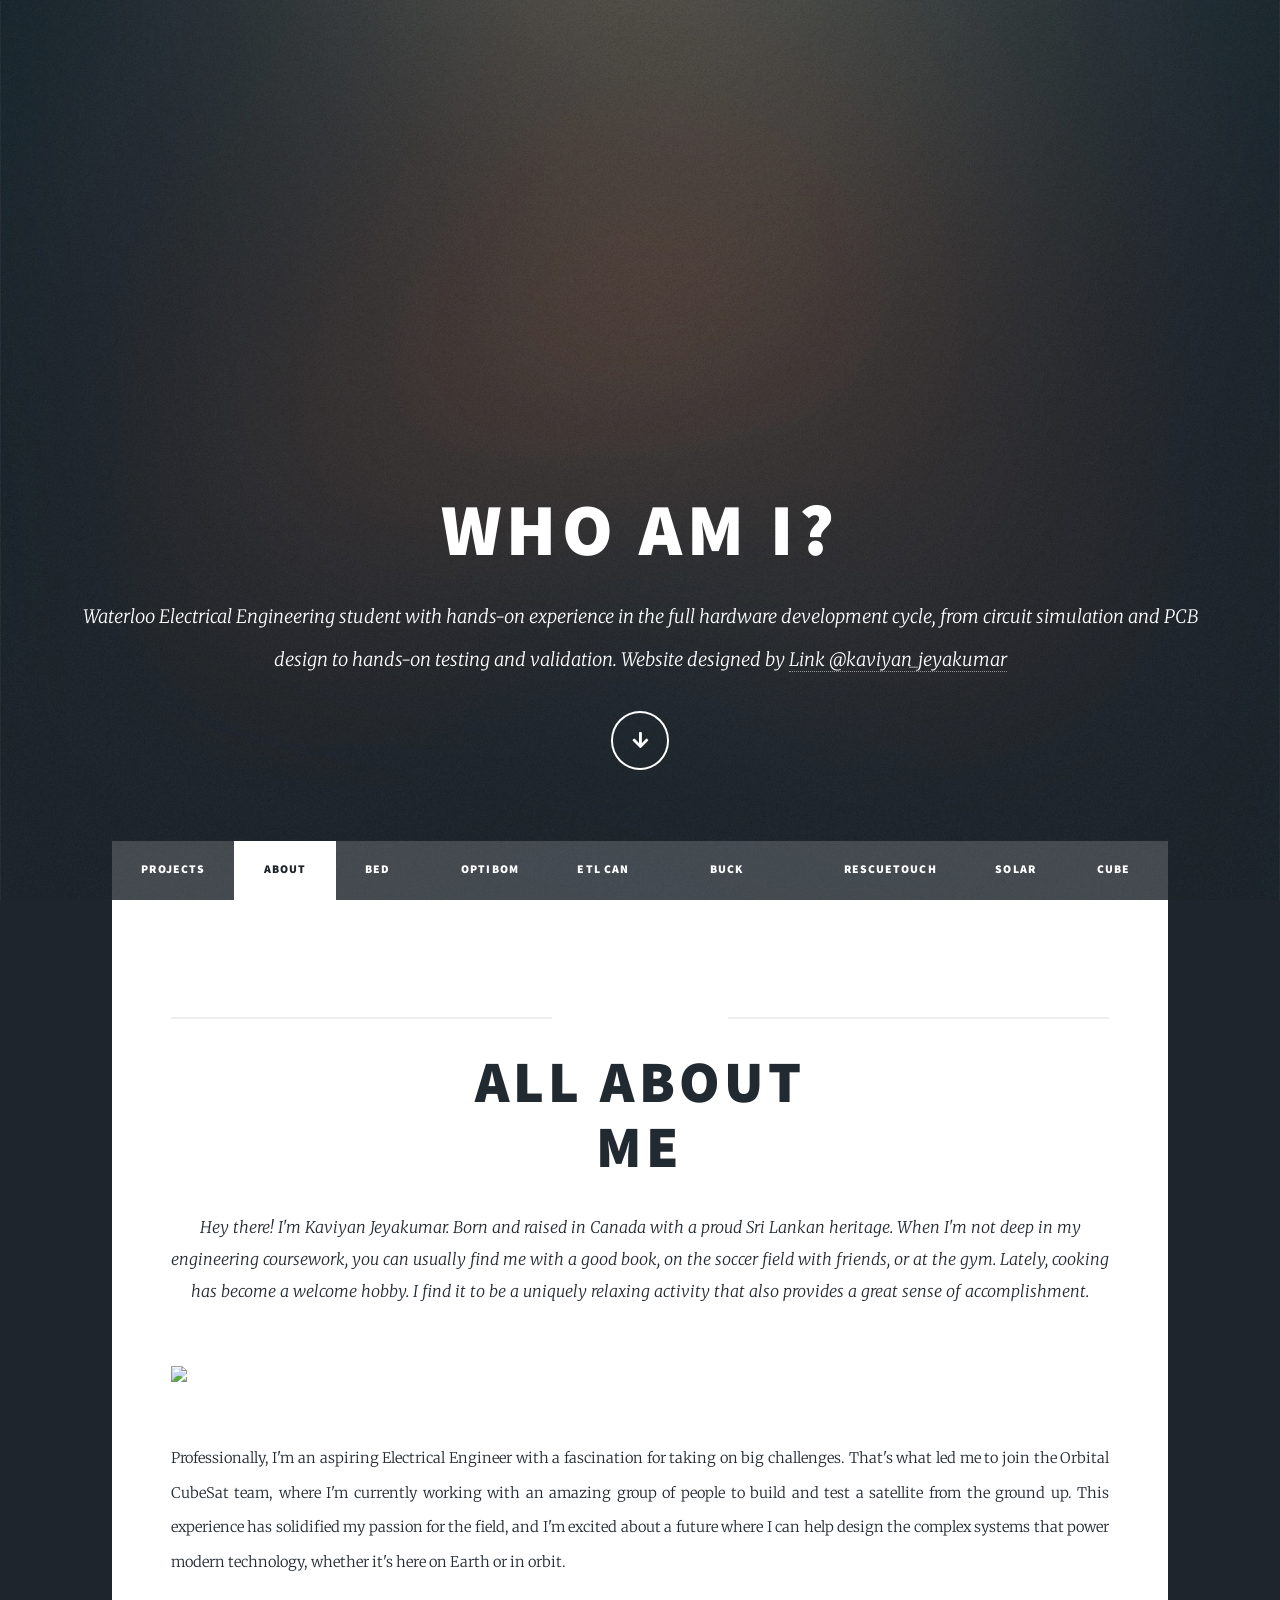
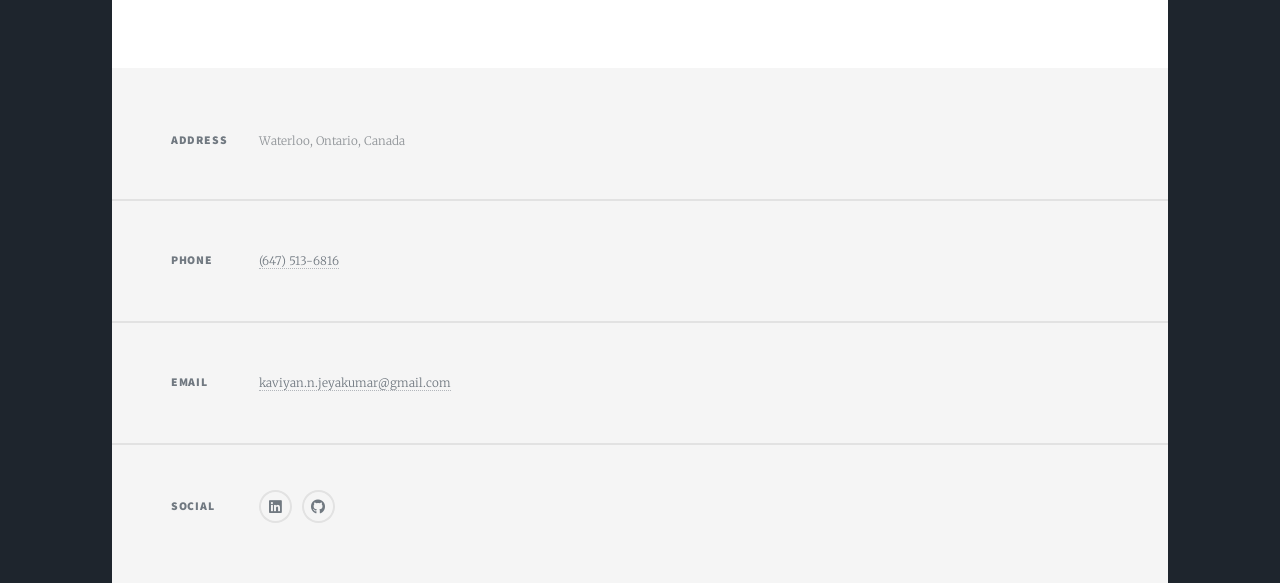
==== commit aee86666: "Added three projects" ====
--- a/aboutme.html
+++ b/aboutme.html
@@ -1,111 +1,114 @@
-<!DOCTYPE HTML>
-<!--
-	Massively by HTML5 UP
-	html5up.net | @ajlkn
-	Free for personal and commercial use under the CCA 3.0 license (html5up.net/license)
--->
-<html>
-	<head>
-		<title>About M - Kaviyan Jeyakumar</title>
-		<meta charset="utf-8" />
-		<meta name="viewport" content="width=device-width, initial-scale=1, user-scalable=no" />
-		<link rel="stylesheet" href="assets/css/main.css" />
-		<noscript><link rel="stylesheet" href="assets/css/noscript.css" /></noscript>
-	</head>
-	<body class="is-preload">
-
-		<!-- Wrapper -->
-			<!-- Wrapper -->
-			<div id="wrapper" class="fade-in">
-
-				<!-- Intro -->
-					<div id="intro">
-						<h1>Who Am I?<br />
-						</h1>
-						<p>Waterloo Electrical Engineering student with hands-on experience in the full hardware development cycle, 
-							from circuit simulation and PCB design to hands-on testing and validation. 
-							Website designed by <a href="https://www.linkedin.com/in/kaviyan-jeyakumar-606091318/" target="_blank">Link @kaviyan_jeyakumar</a></p>
-						<ul class="actions">
-							<li><a href="#header" class="button icon solid solo fa-arrow-down scrolly">Continue</a></li>
-						</ul>
-					</div>
-
-				<!-- Nav -->
-					<nav id="nav">
-						<ul class="links">
-							<li><a href="index.html">Projects</a></li>
-							<li class="active"><a href="aboutme.html">About Me</a></li>
-							<li><a href="buck_converter.html">Buck Converter</a></li>
-							<li><a href="rescue_touch.html">RescueTouch</a></li>
-							<li><a href="solar_board.html">Solar Board</a></li>
-							<li><a href="cube_manual.html">Cube Manual</a></li>
-						</ul>
-						<ul class="icons">
-							<li><a href="https://www.linkedin.com/in/kaviyan-jeyakumar-606091318/" class="icon brands fa-linkedin"target="_blank"><span class="label">LinkedIn</span></a></li>
-							<li><a href="https://github.com/KaviyanJ" class="icon brands fa-github"target="_blank"><span class="label">GitHub</span></a></li>
-						</ul>
-					</nav>
-
-				<!-- Main -->
-					<div id="main">
-
-						<!-- Post -->
-							<section class="post">
-								<header class="major">
-									<span class="date"></span>
-									<br> 
-									<h1>All About<br />
-									Me</h1>
-									<p>Hey there! I'm Kaviyan Jeyakumar. Born and raised in Canada with a proud Sri Lankan heritage. When I'm not deep in my engineering coursework, 
-										you can usually find me with a good book, on the soccer field with friends, or at the gym. Lately, cooking has become a welcome hobby. 
-										I find it to be a uniquely relaxing activity that also provides a great sense of accomplishment. </p>
-								</header>
-								<div class="image main"><img src="https://drive.google.com/thumbnail?id=1JfTpKyHSoVio4MvpucfZhjijm7ju5Eru&sz=w1080-h1080"/>
-								</div>
-								<p>Professionally, I'm an aspiring Electrical Engineer with a fascination for taking on big challenges. That's what led me to join the Orbital CubeSat team, 
-									where I'm currently working with an amazing group of people to build and test a satellite from the ground up. This experience has solidified my passion 
-									for the field, and I'm excited about a future where I can help design the complex systems that power modern technology, whether it's here on Earth or in 
-									orbit.</p>
-							</section>
-
-					</div>
-
-					
-
-				<!-- Footer -->
-					<footer id="footer">
-						<section class="split contact">
-							<section class="field">
-								<h3>Address</h3>
-								<p>Toronto, Ontario, Canada<br />
-							</section>
-							<section>
-								<h3>Phone</h3>
-								<p><a href="#">(647) 513-6816</a></p>
-							</section>
-							<section>
-								<h3>Email</h3>
-								<p><a href="mailto:kaviyan.n.jeyakumar@gmail.com?">kaviyan.n.jeyakumar@gmail.com</a></p>
-							</section>
-							<section>
-								<h3>Social</h3>
-								<ul class="icons alt">
-									<li><a href="https://www.linkedin.com/in/kaviyan-jeyakumar-606091318/" class="icon brands alt fa-linkedin" target="_blank"><span class="label">LinkedIn</span></a></li>
-									<li><a href="https://github.com/KaviyanJ" class="icon brands alt fa-github" target="_blank"><span class="label">GitHub</span></a></li>
-								</ul>
-							</section>
-						</section>
-					</footer>
-			</div>
-
-		<!-- Scripts -->
-			<script src="assets/js/jquery.min.js"></script>
-			<script src="assets/js/jquery.scrollex.min.js"></script>
-			<script src="assets/js/jquery.scrolly.min.js"></script>
-			<script src="assets/js/browser.min.js"></script>
-			<script src="assets/js/breakpoints.min.js"></script>
-			<script src="assets/js/util.js"></script>
-			<script src="assets/js/main.js"></script>
-
-	</body>
-</html>
+<!DOCTYPE HTML>
+<!--
+	Massively by HTML5 UP
+	html5up.net | @ajlkn
+	Free for personal and commercial use under the CCA 3.0 license (html5up.net/license)
+-->
+<html>
+	<head>
+		<title>About Me - Kaviyan Jeyakumar</title>
+		<meta charset="utf-8" />
+		<meta name="viewport" content="width=device-width, initial-scale=1, user-scalable=no" />
+		<link rel="stylesheet" href="assets/css/main.css" />
+		<noscript><link rel="stylesheet" href="assets/css/noscript.css" /></noscript>
+	</head>
+	<body class="is-preload">
+
+		<!-- Wrapper -->
+			<!-- Wrapper -->
+			<div id="wrapper" class="fade-in">
+
+				<!-- Intro -->
+					<div id="intro">
+						<h1>Who Am I?<br />
+						</h1>
+						<p>Waterloo Electrical Engineering student with hands-on experience in the full hardware development cycle, 
+							from circuit simulation and PCB design to hands-on testing and validation. 
+							Website designed by <a href="https://www.linkedin.com/in/kaviyan-jeyakumar-606091318/" target="_blank">Link @kaviyan_jeyakumar</a></p>
+						<ul class="actions">
+							<li><a href="#header" class="button icon solid solo fa-arrow-down scrolly">Continue</a></li>
+						</ul>
+					</div>
+
+				<!-- Nav -->
+					<nav id="nav">
+						<ul class="links">
+							<li><a href="index.html">Projects</a></li>
+							<li class="active"><a href="aboutme.html">About Me</a></li>
+							<li><a href="bed_of_nails.html">Bed of Nails V3</a></li>
+							<li><a href="optibom.html">OptiBOM</a></li>
+							<li><a href="ecrb_datasheet.html">ETL CAN Hitch Datasheet</a></li>
+							<li><a href="buck_converter.html">Buck Converter</a></li>
+							<li><a href="rescue_touch.html">RescueTouch</a></li>
+							<li><a href="solar_board.html">Solar Board</a></li>
+							<li><a href="cube_manual.html">Cube Manual</a></li>
+						</ul>
+						<ul class="icons">
+							<li><a href="https://www.linkedin.com/in/kaviyan-jeyakumar-606091318/" class="icon brands fa-linkedin"target="_blank"><span class="label">LinkedIn</span></a></li>
+							<li><a href="https://github.com/KaviyanJ" class="icon brands fa-github"target="_blank"><span class="label">GitHub</span></a></li>
+						</ul>
+					</nav>
+
+				<!-- Main -->
+					<div id="main">
+
+						<!-- Post -->
+							<section class="post">
+								<header class="major">
+									<span class="date"></span>
+									<br> 
+									<h1>All About<br />
+									Me</h1>
+									<p>Hey there! I'm Kaviyan Jeyakumar. Born and raised in Canada with a proud Sri Lankan heritage. When I'm not deep in my engineering coursework, 
+										you can usually find me with a good book, on the soccer field with friends, or at the gym. Lately, cooking has become a welcome hobby. 
+										I find it to be a uniquely relaxing activity that also provides a great sense of accomplishment. </p>
+								</header>
+								<div class="image main"><img src="https://drive.google.com/thumbnail?id=1JfTpKyHSoVio4MvpucfZhjijm7ju5Eru&sz=w1080-h1080"/>
+								</div>
+								<p>Professionally, I'm an aspiring Electrical Engineer with a fascination for taking on big challenges. That's what led me to join the Orbital CubeSat team, 
+									where I'm currently working with an amazing group of people to build and test a satellite from the ground up. This experience has solidified my passion 
+									for the field, and I'm excited about a future where I can help design the complex systems that power modern technology, whether it's here on Earth or in 
+									orbit.</p>
+							</section>
+
+					</div>
+
+					
+
+				<!-- Footer -->
+					<footer id="footer">
+						<section class="split contact">
+							<section class="field">
+								<h3>Address</h3>
+								<p>Waterloo, Ontario, Canada<br />
+							</section>
+							<section>
+								<h3>Phone</h3>
+								<p><a href="#">(647) 513-6816</a></p>
+							</section>
+							<section>
+								<h3>Email</h3>
+								<p><a href="mailto:kaviyan.n.jeyakumar@gmail.com?">kaviyan.n.jeyakumar@gmail.com</a></p>
+							</section>
+							<section>
+								<h3>Social</h3>
+								<ul class="icons alt">
+									<li><a href="https://www.linkedin.com/in/kaviyan-jeyakumar-606091318/" class="icon brands alt fa-linkedin" target="_blank"><span class="label">LinkedIn</span></a></li>
+									<li><a href="https://github.com/KaviyanJ" class="icon brands alt fa-github" target="_blank"><span class="label">GitHub</span></a></li>
+								</ul>
+							</section>
+						</section>
+					</footer>
+			</div>
+
+		<!-- Scripts -->
+			<script src="assets/js/jquery.min.js"></script>
+			<script src="assets/js/jquery.scrollex.min.js"></script>
+			<script src="assets/js/jquery.scrolly.min.js"></script>
+			<script src="assets/js/browser.min.js"></script>
+			<script src="assets/js/breakpoints.min.js"></script>
+			<script src="assets/js/util.js"></script>
+			<script src="assets/js/main.js"></script>
+
+	</body>
+</html>
--- a/assets/css/main.css
+++ b/assets/css/main.css
@@ -1,10 +1,10 @@
 @import url(fontawesome-all.min.css);
 @import url("https://fonts.googleapis.com/css?family=Merriweather:300,700,300italic,700italic|Source+Sans+Pro:900");
 
-/*
-	Massively by HTML5 UP
-	html5up.net | @ajlkn
-	Free for personal and commercial use under the CCA 3.0 license (html5up.net/license)
+/*
+	Massively by HTML5 UP
+	html5up.net | @ajlkn
+	Free for personal and commercial use under the CCA 3.0 license (html5up.net/license)
 */
 
 html, body, div, span, applet, object,
--- a/assets/css/noscript.css
+++ b/assets/css/noscript.css
@@ -1,9 +1,9 @@
 @import url(font-awesome.min.css);
 
-/*
-	Massively by HTML5 UP
-	html5up.net | @ajlkn
-	Free for personal and commercial use under the CCA 3.0 license (html5up.net/license)
+/*
+	Massively by HTML5 UP
+	html5up.net | @ajlkn
+	Free for personal and commercial use under the CCA 3.0 license (html5up.net/license)
 */
 
 /* Wrapper */
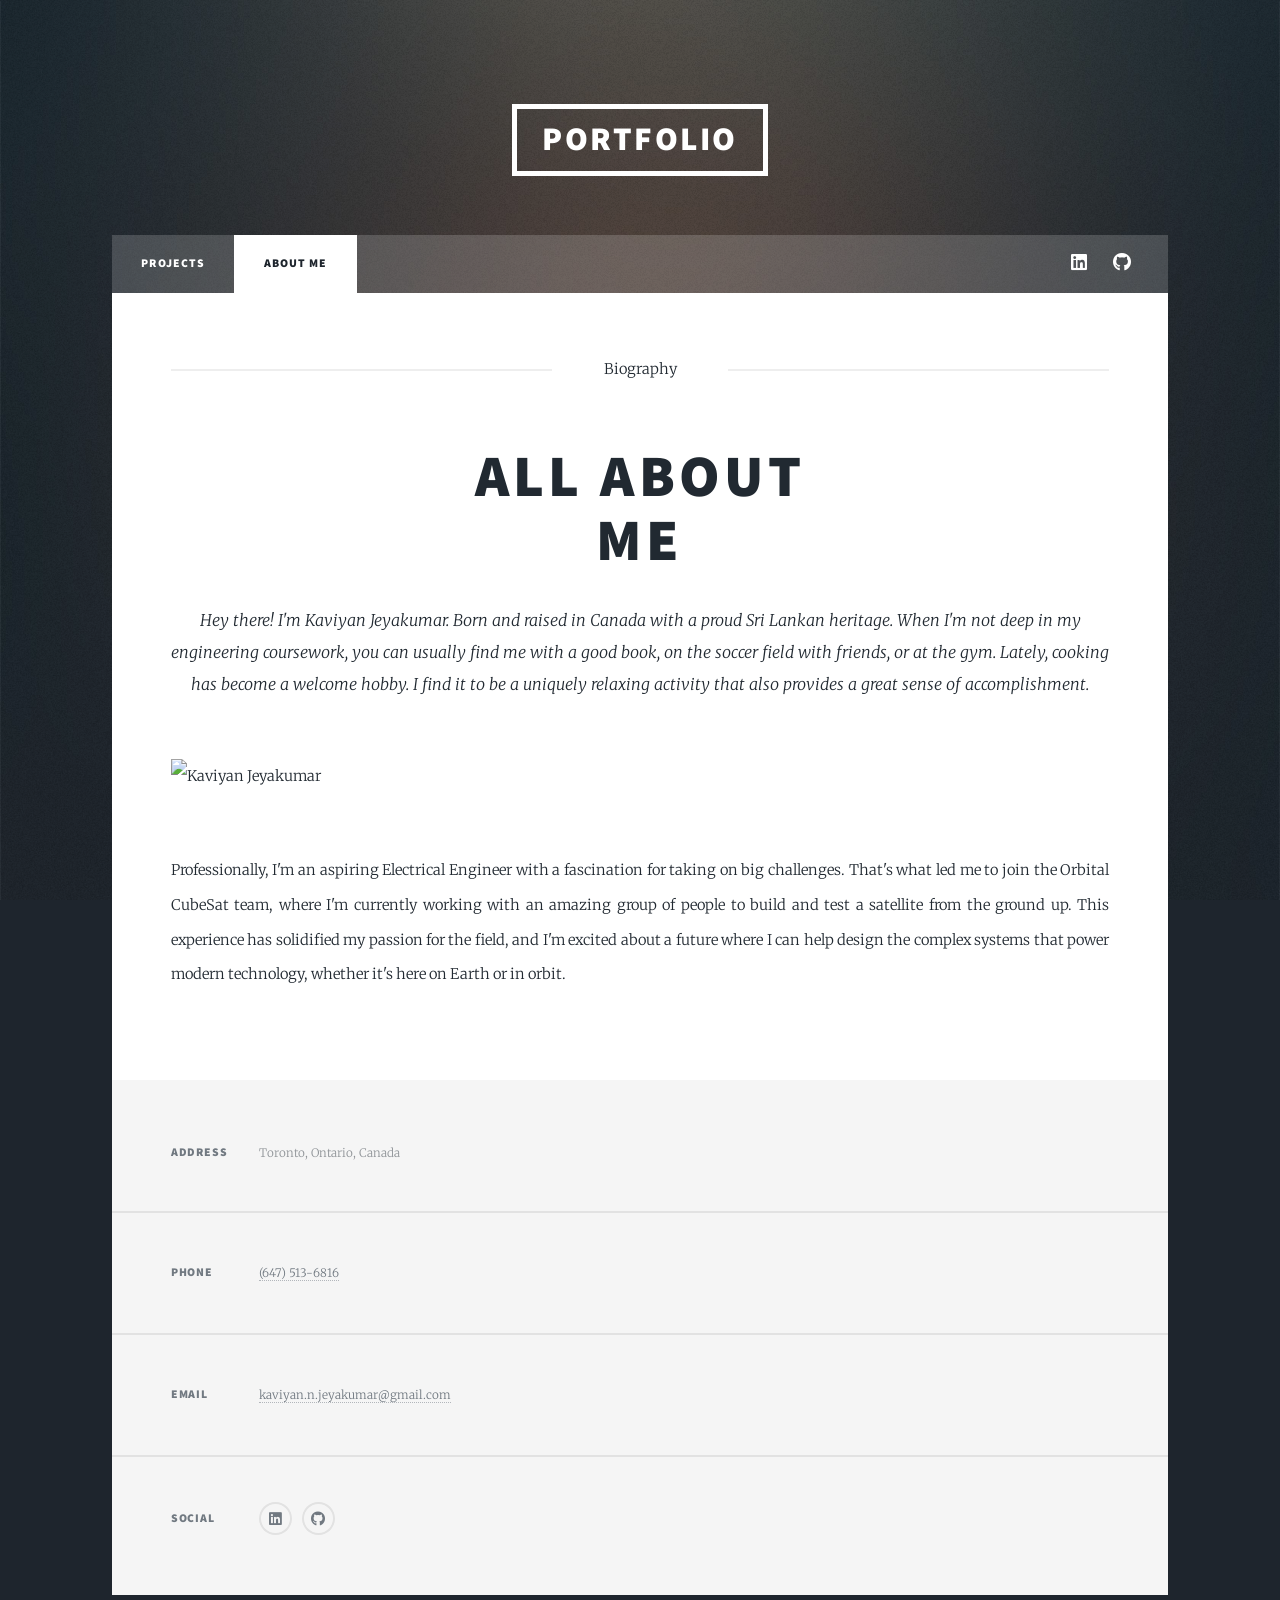
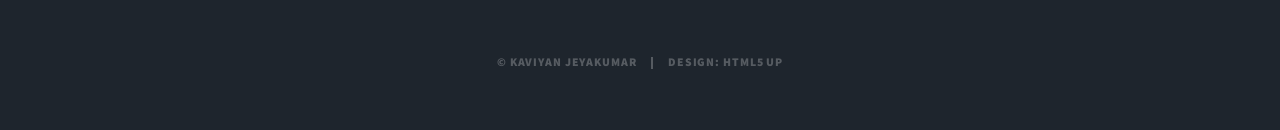
==== commit 8ba2d8a7: "Cleaned up pages" ====
--- a/aboutme.html
+++ b/aboutme.html
@@ -15,37 +15,22 @@
 	<body class="is-preload">
 
 		<!-- Wrapper -->
-			<!-- Wrapper -->
-			<div id="wrapper" class="fade-in">
+			<div id="wrapper">
 
-				<!-- Intro -->
-					<div id="intro">
-						<h1>Who Am I?<br />
-						</h1>
-						<p>Waterloo Electrical Engineering student with hands-on experience in the full hardware development cycle, 
-							from circuit simulation and PCB design to hands-on testing and validation. 
-							Website designed by <a href="https://www.linkedin.com/in/kaviyan-jeyakumar-606091318/" target="_blank">Link @kaviyan_jeyakumar</a></p>
-						<ul class="actions">
-							<li><a href="#header" class="button icon solid solo fa-arrow-down scrolly">Continue</a></li>
-						</ul>
-					</div>
+				<!-- Header -->
+					<header id="header">
+						<a href="index.html" class="logo">Portfolio</a>
+					</header>
 
 				<!-- Nav -->
 					<nav id="nav">
 						<ul class="links">
 							<li><a href="index.html">Projects</a></li>
 							<li class="active"><a href="aboutme.html">About Me</a></li>
-							<li><a href="bed_of_nails.html">Bed of Nails V3</a></li>
-							<li><a href="optibom.html">OptiBOM</a></li>
-							<li><a href="ecrb_datasheet.html">ETL CAN Hitch Datasheet</a></li>
-							<li><a href="buck_converter.html">Buck Converter</a></li>
-							<li><a href="rescue_touch.html">RescueTouch</a></li>
-							<li><a href="solar_board.html">Solar Board</a></li>
-							<li><a href="cube_manual.html">Cube Manual</a></li>
 						</ul>
 						<ul class="icons">
-							<li><a href="https://www.linkedin.com/in/kaviyan-jeyakumar-606091318/" class="icon brands fa-linkedin"target="_blank"><span class="label">LinkedIn</span></a></li>
-							<li><a href="https://github.com/KaviyanJ" class="icon brands fa-github"target="_blank"><span class="label">GitHub</span></a></li>
+							<li><a href="https://www.linkedin.com/in/kaviyan-jeyakumar-606091318/" class="icon brands fa-linkedin" target="_blank"><span class="label">LinkedIn</span></a></li>
+							<li><a href="https://github.com/KaviyanJ" class="icon brands fa-github" target="_blank"><span class="label">GitHub</span></a></li>
 						</ul>
 					</nav>
 
@@ -55,16 +40,18 @@
 						<!-- Post -->
 							<section class="post">
 								<header class="major">
-									<span class="date"></span>
-									<br> 
+									<span class="date">Biography</span>
 									<h1>All About<br />
 									Me</h1>
 									<p>Hey there! I'm Kaviyan Jeyakumar. Born and raised in Canada with a proud Sri Lankan heritage. When I'm not deep in my engineering coursework, 
 										you can usually find me with a good book, on the soccer field with friends, or at the gym. Lately, cooking has become a welcome hobby. 
 										I find it to be a uniquely relaxing activity that also provides a great sense of accomplishment. </p>
 								</header>
-								<div class="image main"><img src="https://drive.google.com/thumbnail?id=1JfTpKyHSoVio4MvpucfZhjijm7ju5Eru&sz=w1080-h1080"/>
+								
+								<div class="image main">
+									<img src="https://drive.google.com/thumbnail?id=1JfTpKyHSoVio4MvpucfZhjijm7ju5Eru&sz=w1080-h1080" alt="Kaviyan Jeyakumar" />
 								</div>
+								
 								<p>Professionally, I'm an aspiring Electrical Engineer with a fascination for taking on big challenges. That's what led me to join the Orbital CubeSat team, 
 									where I'm currently working with an amazing group of people to build and test a satellite from the ground up. This experience has solidified my passion 
 									for the field, and I'm excited about a future where I can help design the complex systems that power modern technology, whether it's here on Earth or in 
@@ -73,14 +60,12 @@
 
 					</div>
 
-					
-
 				<!-- Footer -->
 					<footer id="footer">
 						<section class="split contact">
 							<section class="field">
 								<h3>Address</h3>
-								<p>Waterloo, Ontario, Canada<br />
+								<p>Toronto, Ontario, Canada</p>
 							</section>
 							<section>
 								<h3>Phone</h3>
@@ -88,7 +73,7 @@
 							</section>
 							<section>
 								<h3>Email</h3>
-								<p><a href="mailto:kaviyan.n.jeyakumar@gmail.com?">kaviyan.n.jeyakumar@gmail.com</a></p>
+								<p><a href="mailto:kaviyan.n.jeyakumar@gmail.com">kaviyan.n.jeyakumar@gmail.com</a></p>
 							</section>
 							<section>
 								<h3>Social</h3>
@@ -99,6 +84,12 @@
 							</section>
 						</section>
 					</footer>
+
+				<!-- Copyright -->
+					<div id="copyright">
+						<ul><li>&copy; Kaviyan Jeyakumar</li><li>Design: HTML5 UP</li></ul>
+					</div>
+
 			</div>
 
 		<!-- Scripts -->
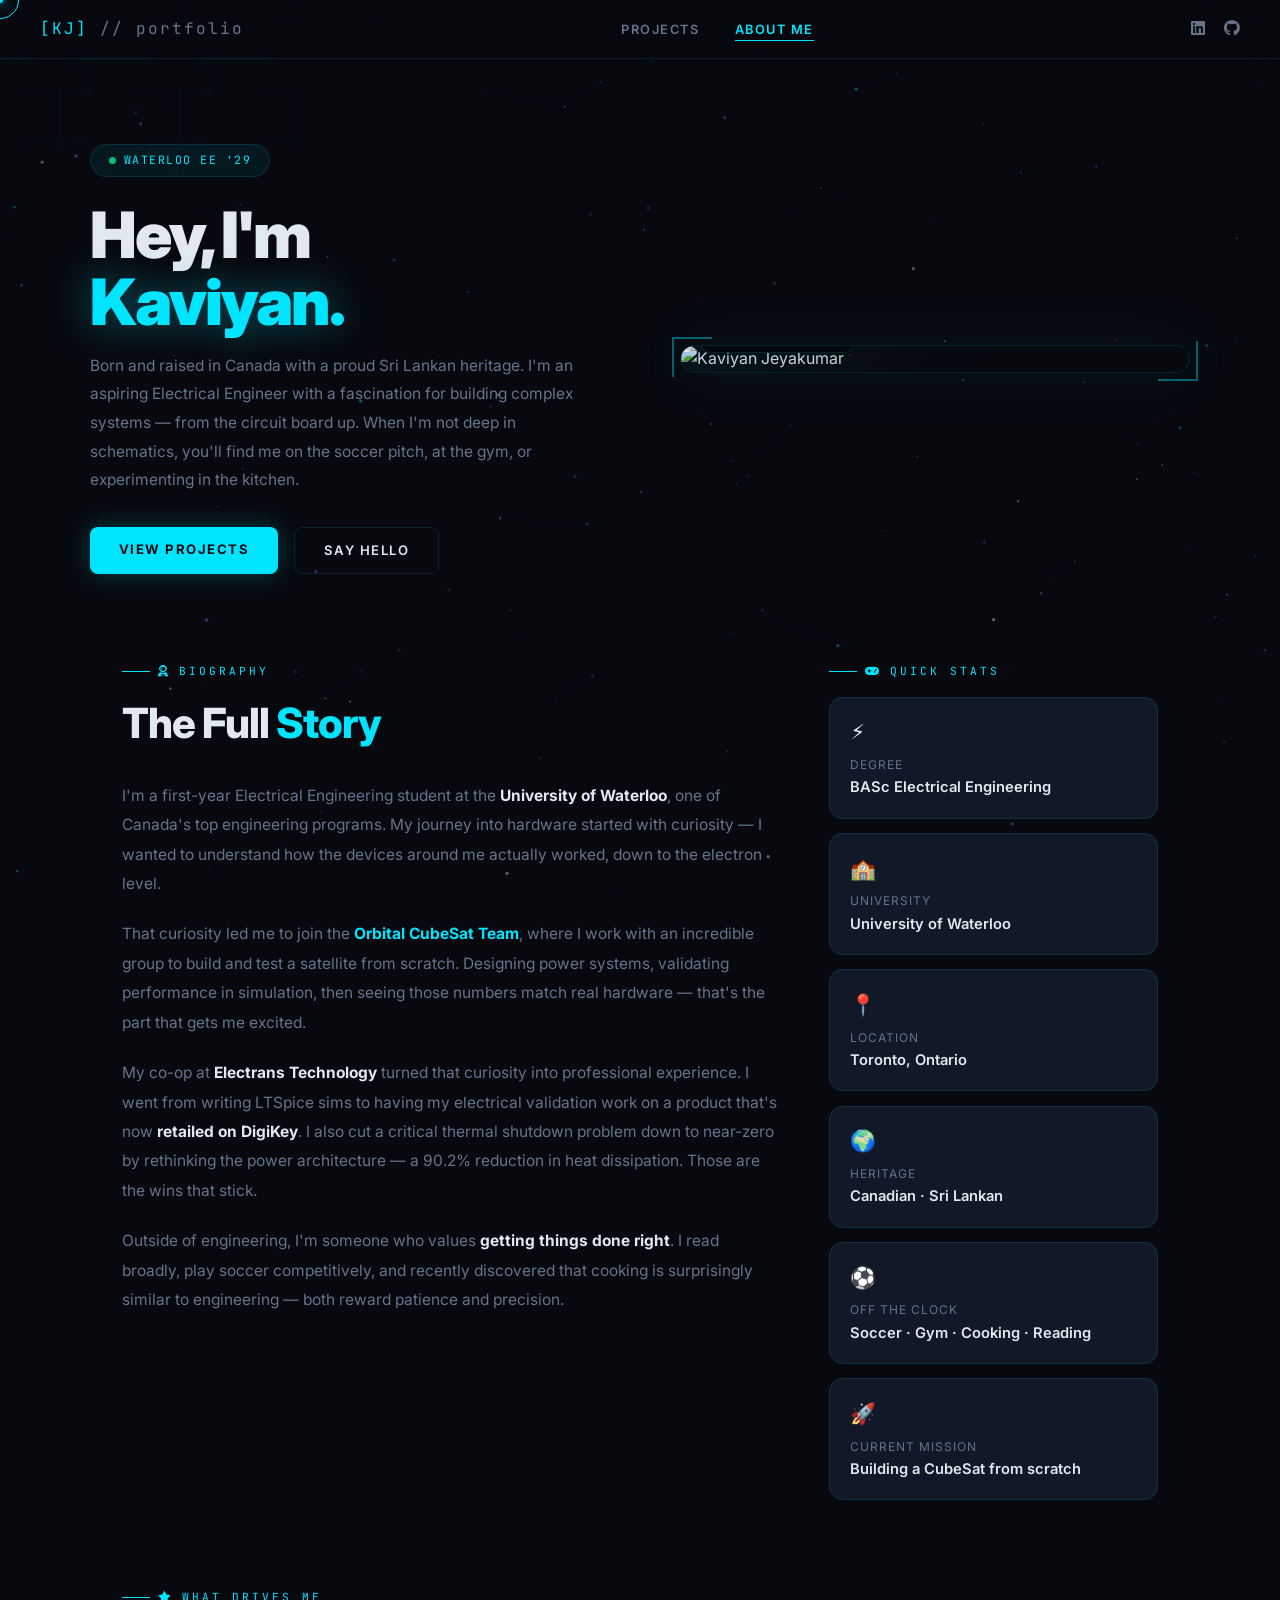
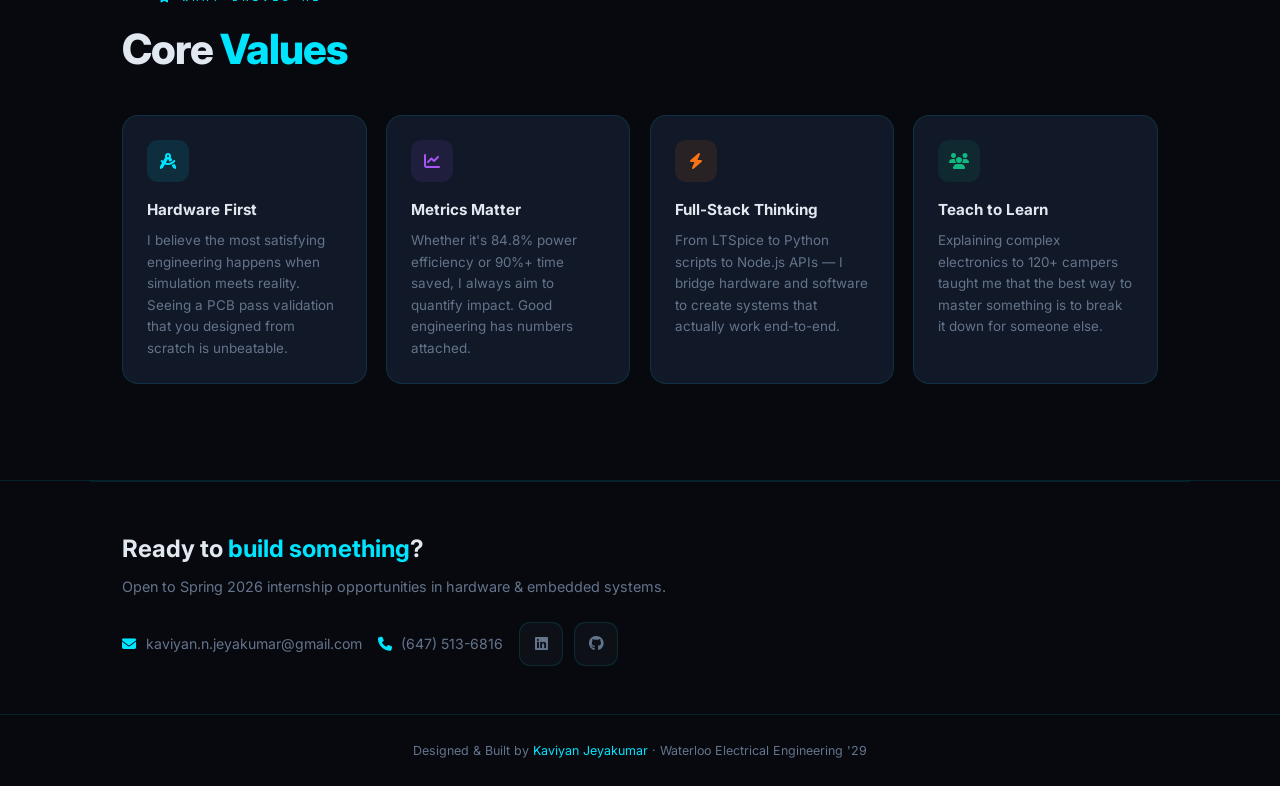
==== commit 56c747d2: "Complete portfolio redesign - circuit board theme, custom cursor, gamified UI" ====
--- a/aboutme.html
+++ b/aboutme.html
@@ -1,105 +1,318 @@
-<!DOCTYPE HTML>
-<!--
-	Massively by HTML5 UP
-	html5up.net | @ajlkn
-	Free for personal and commercial use under the CCA 3.0 license (html5up.net/license)
--->
-<html>
-	<head>
-		<title>About Me - Kaviyan Jeyakumar</title>
-		<meta charset="utf-8" />
-		<meta name="viewport" content="width=device-width, initial-scale=1, user-scalable=no" />
-		<link rel="stylesheet" href="assets/css/main.css" />
-		<noscript><link rel="stylesheet" href="assets/css/noscript.css" /></noscript>
-	</head>
-	<body class="is-preload">
-
-		<!-- Wrapper -->
-			<div id="wrapper">
-
-				<!-- Header -->
-					<header id="header">
-						<a href="index.html" class="logo">Portfolio</a>
-					</header>
-
-				<!-- Nav -->
-					<nav id="nav">
-						<ul class="links">
-							<li><a href="index.html">Projects</a></li>
-							<li class="active"><a href="aboutme.html">About Me</a></li>
-						</ul>
-						<ul class="icons">
-							<li><a href="https://www.linkedin.com/in/kaviyan-jeyakumar-606091318/" class="icon brands fa-linkedin" target="_blank"><span class="label">LinkedIn</span></a></li>
-							<li><a href="https://github.com/KaviyanJ" class="icon brands fa-github" target="_blank"><span class="label">GitHub</span></a></li>
-						</ul>
-					</nav>
-
-				<!-- Main -->
-					<div id="main">
-
-						<!-- Post -->
-							<section class="post">
-								<header class="major">
-									<span class="date">Biography</span>
-									<h1>All About<br />
-									Me</h1>
-									<p>Hey there! I'm Kaviyan Jeyakumar. Born and raised in Canada with a proud Sri Lankan heritage. When I'm not deep in my engineering coursework, 
-										you can usually find me with a good book, on the soccer field with friends, or at the gym. Lately, cooking has become a welcome hobby. 
-										I find it to be a uniquely relaxing activity that also provides a great sense of accomplishment. </p>
-								</header>
-								
-								<div class="image main">
-									<img src="https://drive.google.com/thumbnail?id=1JfTpKyHSoVio4MvpucfZhjijm7ju5Eru&sz=w1080-h1080" alt="Kaviyan Jeyakumar" />
-								</div>
-								
-								<p>Professionally, I'm an aspiring Electrical Engineer with a fascination for taking on big challenges. That's what led me to join the Orbital CubeSat team, 
-									where I'm currently working with an amazing group of people to build and test a satellite from the ground up. This experience has solidified my passion 
-									for the field, and I'm excited about a future where I can help design the complex systems that power modern technology, whether it's here on Earth or in 
-									orbit.</p>
-							</section>
-
-					</div>
-
-				<!-- Footer -->
-					<footer id="footer">
-						<section class="split contact">
-							<section class="field">
-								<h3>Address</h3>
-								<p>Toronto, Ontario, Canada</p>
-							</section>
-							<section>
-								<h3>Phone</h3>
-								<p><a href="#">(647) 513-6816</a></p>
-							</section>
-							<section>
-								<h3>Email</h3>
-								<p><a href="mailto:kaviyan.n.jeyakumar@gmail.com">kaviyan.n.jeyakumar@gmail.com</a></p>
-							</section>
-							<section>
-								<h3>Social</h3>
-								<ul class="icons alt">
-									<li><a href="https://www.linkedin.com/in/kaviyan-jeyakumar-606091318/" class="icon brands alt fa-linkedin" target="_blank"><span class="label">LinkedIn</span></a></li>
-									<li><a href="https://github.com/KaviyanJ" class="icon brands alt fa-github" target="_blank"><span class="label">GitHub</span></a></li>
-								</ul>
-							</section>
-						</section>
-					</footer>
-
-				<!-- Copyright -->
-					<div id="copyright">
-						<ul><li>&copy; Kaviyan Jeyakumar</li><li>Design: HTML5 UP</li></ul>
-					</div>
-
-			</div>
-
-		<!-- Scripts -->
-			<script src="assets/js/jquery.min.js"></script>
-			<script src="assets/js/jquery.scrollex.min.js"></script>
-			<script src="assets/js/jquery.scrolly.min.js"></script>
-			<script src="assets/js/browser.min.js"></script>
-			<script src="assets/js/breakpoints.min.js"></script>
-			<script src="assets/js/util.js"></script>
-			<script src="assets/js/main.js"></script>
-
-	</body>
-</html>+<!DOCTYPE html>
+<html lang="en">
+<head>
+  <meta charset="UTF-8">
+  <meta name="viewport" content="width=device-width, initial-scale=1.0">
+  <title>About Me — Kaviyan Jeyakumar</title>
+  <link href="https://fonts.googleapis.com/css2?family=Inter:wght@300;400;500;600;700;800;900&family=JetBrains+Mono:wght@400;600;700&display=swap" rel="stylesheet">
+  <link rel="stylesheet" href="https://cdnjs.cloudflare.com/ajax/libs/font-awesome/6.5.0/css/all.min.css">
+  <style>
+    :root {
+      --bg: #07090f; --surface: #0d1117; --card: #111827;
+      --border: rgba(0,229,255,.12); --border-h: rgba(0,229,255,.4);
+      --cyan: #00e5ff; --cyan-glow: rgba(0,229,255,.25);
+      --purple: #a855f7; --orange: #f97316; --green: #10b981;
+      --text: #e2e8f0; --muted: #64748b;
+      --font: 'Inter', system-ui, sans-serif;
+      --mono: 'JetBrains Mono', monospace;
+    }
+    *,*::before,*::after{margin:0;padding:0;box-sizing:border-box}
+    html{scroll-behavior:smooth}
+    body{background:var(--bg);color:var(--text);font-family:var(--font);line-height:1.6;cursor:none;overflow-x:hidden}
+    a{color:inherit;text-decoration:none}
+
+    #cur-ring{position:fixed;width:38px;height:38px;border:1.5px solid var(--cyan);border-radius:50%;pointer-events:none;z-index:9999;transform:translate(-50%,-50%);transition:width .2s,height .2s,background .2s}
+    #cur-dot{position:fixed;width:6px;height:6px;background:var(--cyan);border-radius:50%;pointer-events:none;z-index:10000;transform:translate(-50%,-50%);box-shadow:0 0 8px var(--cyan),0 0 20px var(--cyan)}
+    .cur-trail{position:fixed;border-radius:50%;pointer-events:none;z-index:9997;transform:translate(-50%,-50%);background:var(--cyan)}
+    body.cur-hover #cur-ring{width:54px;height:54px;background:rgba(0,229,255,.07)}
+    ::-webkit-scrollbar{width:5px}::-webkit-scrollbar-track{background:var(--surface)}::-webkit-scrollbar-thumb{background:var(--cyan);border-radius:3px}
+
+    #c-circuit{position:fixed;inset:0;z-index:0;pointer-events:none;opacity:.05}
+    #c-particles{position:fixed;inset:0;z-index:0;pointer-events:none}
+
+    #topnav{position:fixed;top:0;left:0;right:0;z-index:200;display:flex;align-items:center;justify-content:space-between;padding:1rem 2.5rem;background:rgba(7,9,15,.75);backdrop-filter:blur(20px);border-bottom:1px solid var(--border)}
+    .nav-logo{font-family:var(--mono);font-size:1rem;color:var(--cyan);letter-spacing:2px}
+    .nav-logo em{color:var(--muted);font-style:normal}
+    .nav-links{display:flex;gap:2.2rem;list-style:none}
+    .nav-links a{font-size:.8rem;font-weight:600;letter-spacing:1.5px;text-transform:uppercase;color:var(--muted);position:relative;transition:color .25s}
+    .nav-links a::after{content:'';position:absolute;bottom:-4px;left:0;right:0;height:1px;background:var(--cyan);transform:scaleX(0);transition:transform .25s}
+    .nav-links a:hover,.nav-links a.active{color:var(--cyan)}
+    .nav-links a:hover::after,.nav-links a.active::after{transform:scaleX(1)}
+    .nav-icons{display:flex;gap:1.2rem;list-style:none}
+    .nav-icons a{font-size:1rem;color:var(--muted);transition:color .25s,text-shadow .25s}
+    .nav-icons a:hover{color:var(--cyan);text-shadow:0 0 12px var(--cyan)}
+
+    section{position:relative;z-index:1}
+    .wrap{max-width:1100px;margin:0 auto;padding:6rem 2rem}
+
+    /* ABOUT HERO */
+    #about-hero{min-height:60vh;display:flex;align-items:center;padding:9rem 2rem 3rem}
+    .ah-inner{max-width:1100px;margin:0 auto;display:grid;grid-template-columns:1fr 1fr;gap:5rem;align-items:center}
+    .ah-badge{display:inline-flex;align-items:center;gap:.5rem;background:rgba(0,229,255,.07);border:1px solid var(--border);border-radius:100px;padding:.4rem 1.1rem;font-family:var(--mono);font-size:.72rem;color:var(--cyan);letter-spacing:1.5px;text-transform:uppercase;margin-bottom:1.5rem}
+    .ah-badge::before{content:'';width:7px;height:7px;background:var(--green);border-radius:50%;animation:pdot 2s infinite}
+    @keyframes pdot{0%,100%{box-shadow:0 0 0 0 rgba(16,185,129,.7)}50%{box-shadow:0 0 0 6px rgba(16,185,129,0)}}
+    .ah-title{font-size:clamp(2.4rem,5vw,4.2rem);font-weight:900;letter-spacing:-2px;line-height:1.05;margin-bottom:1rem}
+    .ah-title .hl{color:var(--cyan);text-shadow:0 0 40px rgba(0,229,255,.4)}
+    .ah-sub{color:var(--muted);font-size:.97rem;line-height:1.85;margin-bottom:2rem}
+    .ah-btns{display:flex;gap:1rem;flex-wrap:wrap}
+    .btn-p{background:var(--cyan);color:var(--bg);padding:.75rem 1.8rem;border-radius:8px;font-weight:700;font-size:.82rem;letter-spacing:1.5px;text-transform:uppercase;box-shadow:0 0 24px var(--cyan-glow);transition:transform .2s,box-shadow .2s}
+    .btn-p:hover{transform:translateY(-2px);box-shadow:0 0 36px var(--cyan-glow),0 8px 20px rgba(0,0,0,.3)}
+    .btn-s{background:transparent;color:var(--text);padding:.75rem 1.8rem;border-radius:8px;font-weight:600;font-size:.82rem;letter-spacing:1.5px;text-transform:uppercase;border:1px solid var(--border);transition:border-color .2s,color .2s,transform .2s}
+    .btn-s:hover{border-color:var(--cyan);color:var(--cyan);transform:translateY(-2px)}
+
+    /* PROFILE PHOTO */
+    .ah-photo{position:relative}
+    .photo-frame{position:relative;border-radius:20px;overflow:hidden;border:1px solid var(--border);box-shadow:0 0 60px rgba(0,229,255,.08)}
+    .photo-frame img{width:100%;display:block;filter:brightness(.9) saturate(1.1)}
+    .photo-glow{position:absolute;inset:0;background:linear-gradient(135deg,rgba(0,229,255,.05) 0%,transparent 60%)}
+    .photo-badge{position:absolute;bottom:1.2rem;left:1.2rem;background:rgba(7,9,15,.85);backdrop-filter:blur(10px);border:1px solid var(--border);border-radius:10px;padding:.6rem 1rem;font-family:var(--mono);font-size:.72rem;color:var(--cyan)}
+    .corner-deco{position:absolute;width:40px;height:40px;border-color:var(--cyan);border-style:solid;opacity:.4}
+    .corner-deco.tl{top:-8px;left:-8px;border-width:2px 0 0 2px}
+    .corner-deco.br{bottom:-8px;right:-8px;border-width:0 2px 2px 0}
+
+    /* SECTIONS */
+    .sec-tag{display:inline-flex;align-items:center;gap:.5rem;font-family:var(--mono);font-size:.7rem;color:var(--cyan);text-transform:uppercase;letter-spacing:3px;margin-bottom:.6rem}
+    .sec-tag::before{content:'';width:28px;height:1px;background:var(--cyan)}
+    .sec-title{font-size:clamp(1.8rem,3.5vw,2.6rem);font-weight:800;letter-spacing:-1px;margin-bottom:.5rem}
+    .sec-title .hl{color:var(--cyan)}
+
+    /* ABOUT TEXT */
+    #about-text .wrap{padding-top:2rem;padding-bottom:4rem}
+    .about-grid{display:grid;grid-template-columns:2fr 1fr;gap:3rem;align-items:start}
+    .about-body p{color:var(--muted);font-size:.97rem;line-height:1.9;margin-bottom:1.3rem}
+    .about-body p strong{color:var(--text)}
+    .about-body p .hl{color:var(--cyan)}
+
+    /* FUN FACTS */
+    .fun-facts{display:flex;flex-direction:column;gap:.9rem}
+    .fact-card{background:var(--card);border:1px solid var(--border);border-radius:14px;padding:1.1rem 1.3rem;transition:border-color .3s,transform .3s}
+    .fact-card:hover{border-color:var(--cyan);transform:translateX(5px)}
+    .fact-ico{font-size:1.3rem;margin-bottom:.4rem}
+    .fact-label{font-size:.75rem;color:var(--muted);text-transform:uppercase;letter-spacing:1px;margin-bottom:.15rem}
+    .fact-val{font-size:.92rem;font-weight:600}
+
+    /* VALUES */
+    .values-grid{display:grid;grid-template-columns:repeat(auto-fill,minmax(240px,1fr));gap:1.2rem;margin-top:2rem}
+    .val-card{background:var(--card);border:1px solid var(--border);border-radius:16px;padding:1.5rem;transition:border-color .3s,transform .3s}
+    .val-card:hover{border-color:var(--cyan);transform:translateY(-4px)}
+    .val-ico{width:42px;height:42px;border-radius:11px;display:flex;align-items:center;justify-content:center;font-size:1rem;margin-bottom:1rem}
+    .vic{background:rgba(0,229,255,.1);color:var(--cyan)}
+    .vip{background:rgba(168,85,247,.1);color:var(--purple)}
+    .vio{background:rgba(249,115,22,.1);color:var(--orange)}
+    .vig{background:rgba(16,185,129,.1);color:var(--green)}
+    .val-card h4{font-size:.95rem;font-weight:700;margin-bottom:.5rem}
+    .val-card p{font-size:.84rem;color:var(--muted);line-height:1.6}
+
+    /* CONTACT FOOTER */
+    .con-foot{border-top:1px solid var(--border);padding:3rem 2rem;max-width:1100px;margin:0 auto;display:flex;align-items:center;justify-content:space-between;flex-wrap:wrap;gap:1.5rem}
+    .con-foot-left h3{font-size:1.5rem;font-weight:700;margin-bottom:.4rem}
+    .con-foot-left h3 span{color:var(--cyan)}
+    .con-foot-left p{color:var(--muted);font-size:.9rem}
+    .con-foot-right{display:flex;align-items:center;gap:1rem;flex-wrap:wrap}
+    .con-info{display:flex;align-items:center;gap:.6rem;color:var(--muted);font-size:.88rem}
+    .con-info i{color:var(--cyan)}
+    .con-info a{color:var(--muted);transition:color .2s}
+    .con-info a:hover{color:var(--cyan)}
+    .socials{display:flex;gap:.7rem}
+    .soc-btn{width:44px;height:44px;background:var(--surface);border:1px solid var(--border);border-radius:11px;display:flex;align-items:center;justify-content:center;font-size:.95rem;color:var(--muted);transition:all .3s}
+    .soc-btn:hover{border-color:var(--cyan);color:var(--cyan);box-shadow:0 0 16px var(--cyan-glow);transform:translateY(-3px)}
+
+    .foot{text-align:center;padding:1.6rem;color:var(--muted);font-size:.78rem;border-top:1px solid var(--border)}
+    .foot span{color:var(--cyan)}
+
+    .reveal{opacity:0;transform:translateY(24px);transition:opacity .7s ease,transform .7s ease}
+    .reveal.up{opacity:1;transform:translateY(0)}
+
+    @media(max-width:768px){
+      #topnav{padding:.9rem 1.2rem}.nav-links{display:none}
+      .ah-inner{grid-template-columns:1fr;gap:2rem}
+      .ah-photo{order:-1}
+      .about-grid{grid-template-columns:1fr}
+      .con-foot{flex-direction:column;align-items:flex-start}
+    }
+  </style>
+</head>
+<body>
+
+<div id="cur-ring"></div>
+<div id="cur-dot"></div>
+
+<svg id="c-circuit" xmlns="http://www.w3.org/2000/svg">
+  <defs>
+    <pattern id="circ" x="0" y="0" width="120" height="120" patternUnits="userSpaceOnUse">
+      <path d="M0 60 L30 60 L30 20 L80 20 L80 60 L120 60" stroke="#00e5ff" stroke-width=".6" fill="none"/>
+      <path d="M60 0 L60 30 L90 30 L90 90 L60 90 L60 120" stroke="#00e5ff" stroke-width=".6" fill="none"/>
+      <path d="M20 90 L50 90 L50 110" stroke="#00e5ff" stroke-width=".4" fill="none"/>
+      <circle cx="30" cy="60" r="2.5" fill="none" stroke="#00e5ff" stroke-width=".6"/>
+      <circle cx="80" cy="20" r="2.5" fill="none" stroke="#00e5ff" stroke-width=".6"/>
+      <circle cx="60" cy="30" r="2.5" fill="none" stroke="#00e5ff" stroke-width=".6"/>
+      <circle cx="90" cy="90" r="2.5" fill="none" stroke="#00e5ff" stroke-width=".6"/>
+      <rect x="75" y="55" width="10" height="10" stroke="#00e5ff" stroke-width=".5" fill="none"/>
+    </pattern>
+  </defs>
+  <rect width="100%" height="100%" fill="url(#circ)"/>
+</svg>
+<canvas id="c-particles"></canvas>
+
+<!-- NAV -->
+<nav id="topnav">
+  <div class="nav-logo">[KJ]<em> // portfolio</em></div>
+  <ul class="nav-links">
+    <li><a href="index.html">Projects</a></li>
+    <li><a href="aboutme.html" class="active">About Me</a></li>
+  </ul>
+  <ul class="nav-icons">
+    <li><a href="https://www.linkedin.com/in/kaviyan-jeyakumar-606091318/" target="_blank" aria-label="LinkedIn"><i class="fab fa-linkedin"></i></a></li>
+    <li><a href="https://github.com/KaviyanJ" target="_blank" aria-label="GitHub"><i class="fab fa-github"></i></a></li>
+  </ul>
+</nav>
+
+<!-- HERO -->
+<section id="about-hero">
+  <div class="ah-inner">
+    <div class="reveal">
+      <div class="ah-badge">Waterloo EE '29</div>
+      <h1 class="ah-title">Hey, I'm<br><span class="hl">Kaviyan.</span></h1>
+      <p class="ah-sub">
+        Born and raised in Canada with a proud Sri Lankan heritage. I'm an aspiring Electrical Engineer with a fascination for building complex systems — from the circuit board up. When I'm not deep in schematics, you'll find me on the soccer pitch, at the gym, or experimenting in the kitchen.
+      </p>
+      <div class="ah-btns">
+        <a href="index.html" class="btn-p">View Projects</a>
+        <a href="mailto:kaviyan.n.jeyakumar@gmail.com" class="btn-s">Say Hello</a>
+      </div>
+    </div>
+    <div class="ah-photo reveal">
+      <div class="photo-frame">
+        <img src="https://drive.google.com/thumbnail?id=1JfTpKyHSoVio4MvpucfZhjijm7ju5Eru&sz=w1080-h1080" alt="Kaviyan Jeyakumar">
+        <div class="photo-glow"></div>
+        <div class="photo-badge"><i class="fas fa-map-marker-alt"></i> Toronto, Canada</div>
+      </div>
+      <div class="corner-deco tl"></div>
+      <div class="corner-deco br"></div>
+    </div>
+  </div>
+</section>
+
+<!-- ABOUT TEXT -->
+<section id="about-text">
+  <div class="wrap">
+    <div class="about-grid">
+      <div class="about-body reveal">
+        <div class="sec-tag"><i class="fas fa-user-astronaut"></i> Biography</div>
+        <h2 class="sec-title" style="margin-bottom:1.5rem">The Full <span class="hl">Story</span></h2>
+        <p>I'm a first-year Electrical Engineering student at the <strong>University of Waterloo</strong>, one of Canada's top engineering programs. My journey into hardware started with curiosity — I wanted to understand how the devices around me actually worked, down to the electron level.</p>
+        <p>That curiosity led me to join the <strong class="hl">Orbital CubeSat Team</strong>, where I work with an incredible group to build and test a satellite from scratch. Designing power systems, validating performance in simulation, then seeing those numbers match real hardware — that's the part that gets me excited.</p>
+        <p>My co-op at <strong>Electrans Technology</strong> turned that curiosity into professional experience. I went from writing LTSpice sims to having my electrical validation work on a product that's now <strong>retailed on DigiKey</strong>. I also cut a critical thermal shutdown problem down to near-zero by rethinking the power architecture — a 90.2% reduction in heat dissipation. Those are the wins that stick.</p>
+        <p>Outside of engineering, I'm someone who values <strong>getting things done right</strong>. I read broadly, play soccer competitively, and recently discovered that cooking is surprisingly similar to engineering — both reward patience and precision.</p>
+      </div>
+      <div class="reveal">
+        <div class="sec-tag" style="margin-bottom:1rem"><i class="fas fa-gamepad"></i> Quick Stats</div>
+        <div class="fun-facts">
+          <div class="fact-card">
+            <div class="fact-ico">⚡</div>
+            <div class="fact-label">Degree</div>
+            <div class="fact-val">BASc Electrical Engineering</div>
+          </div>
+          <div class="fact-card">
+            <div class="fact-ico">🏫</div>
+            <div class="fact-label">University</div>
+            <div class="fact-val">University of Waterloo</div>
+          </div>
+          <div class="fact-card">
+            <div class="fact-ico">📍</div>
+            <div class="fact-label">Location</div>
+            <div class="fact-val">Toronto, Ontario</div>
+          </div>
+          <div class="fact-card">
+            <div class="fact-ico">🌍</div>
+            <div class="fact-label">Heritage</div>
+            <div class="fact-val">Canadian · Sri Lankan</div>
+          </div>
+          <div class="fact-card">
+            <div class="fact-ico">⚽</div>
+            <div class="fact-label">Off the Clock</div>
+            <div class="fact-val">Soccer · Gym · Cooking · Reading</div>
+          </div>
+          <div class="fact-card">
+            <div class="fact-ico">🚀</div>
+            <div class="fact-label">Current Mission</div>
+            <div class="fact-val">Building a CubeSat from scratch</div>
+          </div>
+        </div>
+      </div>
+    </div>
+  </div>
+</section>
+
+<!-- VALUES -->
+<section id="values">
+  <div class="wrap" style="padding-top:1rem">
+    <div class="sec-tag"><i class="fas fa-star"></i> What Drives Me</div>
+    <h2 class="sec-title">Core <span class="hl">Values</span></h2>
+    <div class="values-grid">
+      <div class="val-card reveal">
+        <div class="val-ico vic"><i class="fas fa-drafting-compass"></i></div>
+        <h4>Hardware First</h4>
+        <p>I believe the most satisfying engineering happens when simulation meets reality. Seeing a PCB pass validation that you designed from scratch is unbeatable.</p>
+      </div>
+      <div class="val-card reveal">
+        <div class="val-ico vip"><i class="fas fa-chart-line"></i></div>
+        <h4>Metrics Matter</h4>
+        <p>Whether it's 84.8% power efficiency or 90%+ time saved, I always aim to quantify impact. Good engineering has numbers attached.</p>
+      </div>
+      <div class="val-card reveal">
+        <div class="val-ico vio"><i class="fas fa-bolt"></i></div>
+        <h4>Full-Stack Thinking</h4>
+        <p>From LTSpice to Python scripts to Node.js APIs — I bridge hardware and software to create systems that actually work end-to-end.</p>
+      </div>
+      <div class="val-card reveal">
+        <div class="val-ico vig"><i class="fas fa-users"></i></div>
+        <h4>Teach to Learn</h4>
+        <p>Explaining complex electronics to 120+ campers taught me that the best way to master something is to break it down for someone else.</p>
+      </div>
+    </div>
+  </div>
+</section>
+
+<!-- CONTACT FOOTER -->
+<section style="position:relative;z-index:1;border-top:1px solid var(--border)">
+  <div class="con-foot">
+    <div class="con-foot-left">
+      <h3>Ready to <span>build something</span>?</h3>
+      <p>Open to Spring 2026 internship opportunities in hardware & embedded systems.</p>
+    </div>
+    <div class="con-foot-right">
+      <div class="con-info"><i class="fas fa-envelope"></i><a href="mailto:kaviyan.n.jeyakumar@gmail.com">kaviyan.n.jeyakumar@gmail.com</a></div>
+      <div class="con-info"><i class="fas fa-phone"></i><a href="tel:6475136816">(647) 513-6816</a></div>
+      <div class="socials">
+        <a href="https://www.linkedin.com/in/kaviyan-jeyakumar-606091318/" class="soc-btn" target="_blank"><i class="fab fa-linkedin"></i></a>
+        <a href="https://github.com/KaviyanJ" class="soc-btn" target="_blank"><i class="fab fa-github"></i></a>
+      </div>
+    </div>
+  </div>
+</section>
+
+<div class="foot">
+  <p>Designed & Built by <span>Kaviyan Jeyakumar</span> · Waterloo Electrical Engineering '29</p>
+</div>
+
+<script>
+const ring=document.getElementById('cur-ring'),dot=document.getElementById('cur-dot');
+const TRAIL=10,trails=Array.from({length:TRAIL},(_,i)=>{const el=document.createElement('div');el.className='cur-trail';const s=Math.max(1.5,4-i*.25);el.style.cssText=`width:${s}px;height:${s}px;opacity:${(1-i/TRAIL)*.35}`;document.body.appendChild(el);return{el,x:0,y:0}});
+let mx=0,my=0,rx=0,ry=0;
+document.addEventListener('mousemove',e=>{mx=e.clientX;my=e.clientY});
+document.querySelectorAll('a,button,.val-card,.fact-card').forEach(el=>{el.addEventListener('mouseenter',()=>document.body.classList.add('cur-hover'));el.addEventListener('mouseleave',()=>document.body.classList.remove('cur-hover'))});
+(function a(){dot.style.left=mx+'px';dot.style.top=my+'px';rx+=(mx-rx)*.1;ry+=(my-ry)*.1;ring.style.left=rx+'px';ring.style.top=ry+'px';for(let i=TRAIL-1;i>0;i--){trails[i].x+=(trails[i-1].x-trails[i].x)*.28;trails[i].y+=(trails[i-1].y-trails[i].y)*.28;trails[i].el.style.left=trails[i].x+'px';trails[i].el.style.top=trails[i].y+'px'}trails[0].x+=(mx-trails[0].x)*.5;trails[0].y+=(my-trails[0].y)*.5;trails[0].el.style.left=trails[0].x+'px';trails[0].el.style.top=trails[0].y+'px';requestAnimationFrame(a)})();
+
+const cvs=document.getElementById('c-particles'),ctx=cvs.getContext('2d');
+const resize=()=>{cvs.width=innerWidth;cvs.height=innerHeight};resize();window.addEventListener('resize',resize);
+class P{constructor(){this.reset()}reset(){this.x=Math.random()*cvs.width;this.y=Math.random()*cvs.height;this.r=Math.random()*1.4+.4;this.vx=(Math.random()-.5)*.25;this.vy=(Math.random()-.5)*.25;this.a=Math.random()*.35+.08;this.c=Math.random()>.55?'#00e5ff':Math.random()>.5?'#a855f7':'#ffffff'}step(){this.x+=this.vx;this.y+=this.vy;if(this.x<0||this.x>cvs.width||this.y<0||this.y>cvs.height)this.reset()}draw(){ctx.beginPath();ctx.arc(this.x,this.y,this.r,0,Math.PI*2);ctx.fillStyle=this.c;ctx.globalAlpha=this.a;ctx.fill();ctx.globalAlpha=1}}
+const pts=Array.from({length:130},()=>new P());
+(function ap(){ctx.clearRect(0,0,cvs.width,cvs.height);pts.forEach(p=>{p.step();p.draw()});pts.forEach((p,i)=>{pts.slice(i+1,i+6).forEach(q=>{const d=Math.hypot(p.x-q.x,p.y-q.y);if(d<110){ctx.beginPath();ctx.moveTo(p.x,p.y);ctx.lineTo(q.x,q.y);ctx.strokeStyle='#00e5ff';ctx.globalAlpha=(1-d/110)*.07;ctx.lineWidth=.5;ctx.stroke();ctx.globalAlpha=1}})});requestAnimationFrame(ap)})();
+
+const revs=document.querySelectorAll('.reveal');
+const check=()=>revs.forEach(el=>{if(el.getBoundingClientRect().top<innerHeight*.9)el.classList.add('up')});
+window.addEventListener('scroll',check,{passive:true});window.addEventListener('load',()=>{check();setTimeout(check,300)});check();
+</script>
+</body>
+</html>
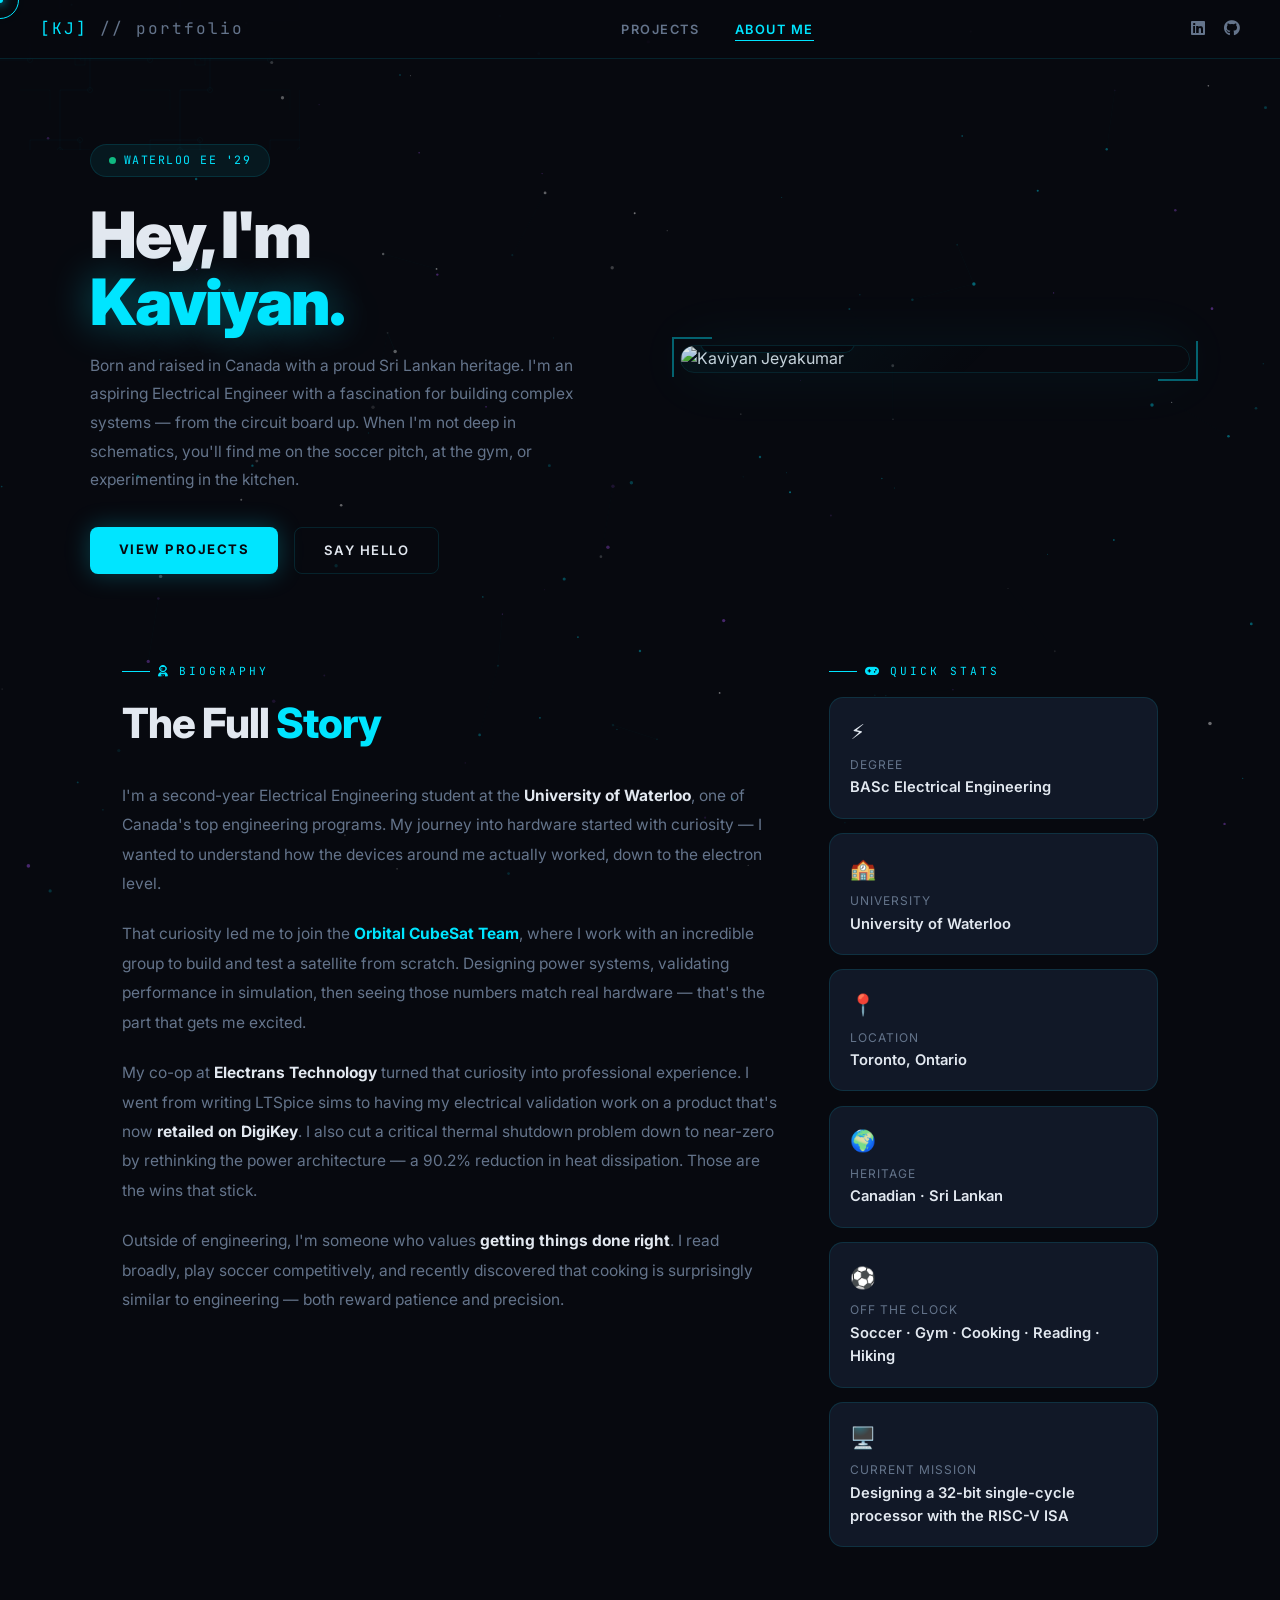
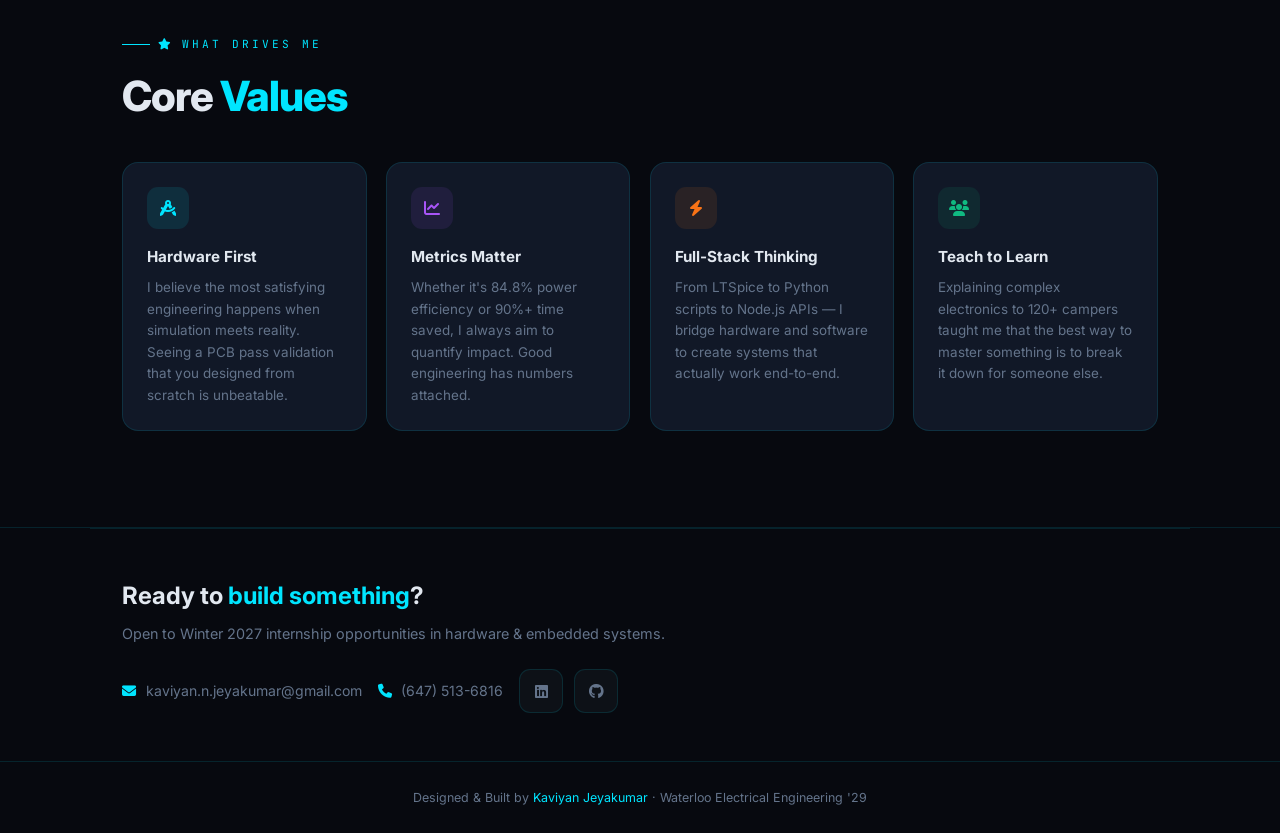
==== commit 0051f233: "Changed text in abput me section" ====
--- a/aboutme.html
+++ b/aboutme.html
@@ -200,7 +200,7 @@
       <div class="about-body reveal">
         <div class="sec-tag"><i class="fas fa-user-astronaut"></i> Biography</div>
         <h2 class="sec-title" style="margin-bottom:1.5rem">The Full <span class="hl">Story</span></h2>
-        <p>I'm a first-year Electrical Engineering student at the <strong>University of Waterloo</strong>, one of Canada's top engineering programs. My journey into hardware started with curiosity — I wanted to understand how the devices around me actually worked, down to the electron level.</p>
+        <p>I'm a second-year Electrical Engineering student at the <strong>University of Waterloo</strong>, one of Canada's top engineering programs. My journey into hardware started with curiosity — I wanted to understand how the devices around me actually worked, down to the electron level.</p>
         <p>That curiosity led me to join the <strong class="hl">Orbital CubeSat Team</strong>, where I work with an incredible group to build and test a satellite from scratch. Designing power systems, validating performance in simulation, then seeing those numbers match real hardware — that's the part that gets me excited.</p>
         <p>My co-op at <strong>Electrans Technology</strong> turned that curiosity into professional experience. I went from writing LTSpice sims to having my electrical validation work on a product that's now <strong>retailed on DigiKey</strong>. I also cut a critical thermal shutdown problem down to near-zero by rethinking the power architecture — a 90.2% reduction in heat dissipation. Those are the wins that stick.</p>
         <p>Outside of engineering, I'm someone who values <strong>getting things done right</strong>. I read broadly, play soccer competitively, and recently discovered that cooking is surprisingly similar to engineering — both reward patience and precision.</p>
@@ -231,12 +231,12 @@
           <div class="fact-card">
             <div class="fact-ico">⚽</div>
             <div class="fact-label">Off the Clock</div>
-            <div class="fact-val">Soccer · Gym · Cooking · Reading</div>
-          </div>
-          <div class="fact-card">
-            <div class="fact-ico">🚀</div>
+            <div class="fact-val">Soccer · Gym · Cooking · Reading · Hiking</div>
+          </div>
+          <div class="fact-card">
+            <div class="fact-ico">🖥️</div>
             <div class="fact-label">Current Mission</div>
-            <div class="fact-val">Building a CubeSat from scratch</div>
+            <div class="fact-val">Designing a 32-bit single-cycle processor with the RISC-V ISA</div>
           </div>
         </div>
       </div>
@@ -279,7 +279,7 @@
   <div class="con-foot">
     <div class="con-foot-left">
       <h3>Ready to <span>build something</span>?</h3>
-      <p>Open to Spring 2026 internship opportunities in hardware & embedded systems.</p>
+      <p>Open to Winter 2027 internship opportunities in hardware & embedded systems.</p>
     </div>
     <div class="con-foot-right">
       <div class="con-info"><i class="fas fa-envelope"></i><a href="mailto:kaviyan.n.jeyakumar@gmail.com">kaviyan.n.jeyakumar@gmail.com</a></div>
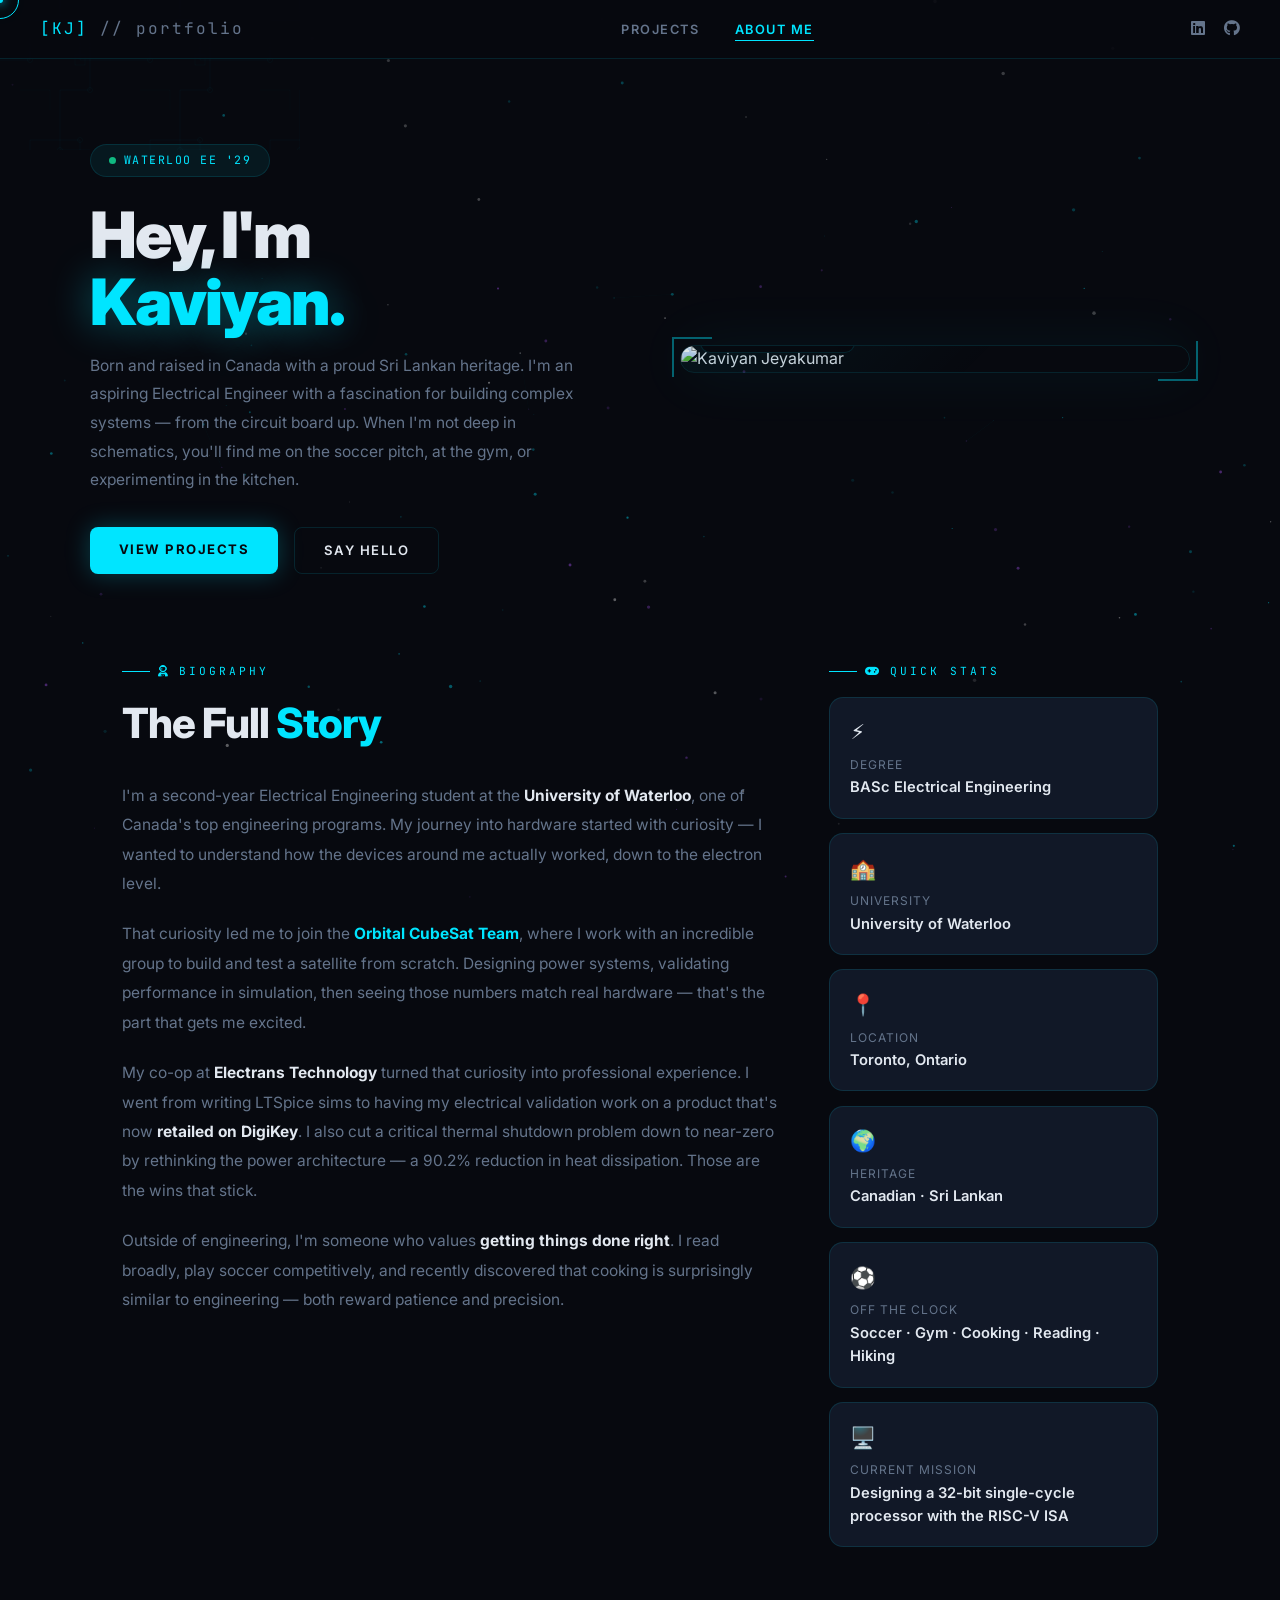
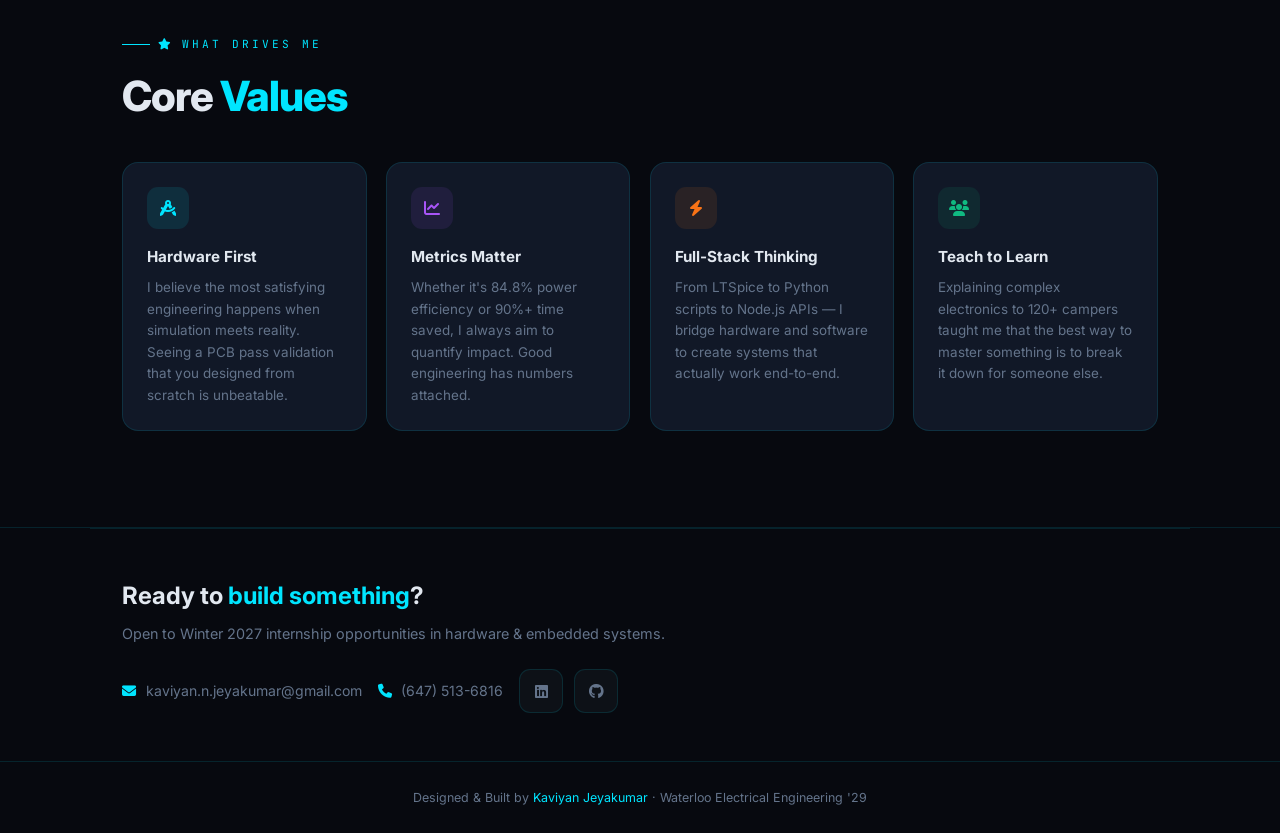
==== commit c9cdbf25: "Updated site customizable" ====
--- a/aboutme.html
+++ b/aboutme.html
@@ -169,6 +169,7 @@
 
 <!-- HERO -->
 <section id="about-hero">
+  <!-- ABOUTME-HERO-START -->
   <div class="ah-inner">
     <div class="reveal">
       <div class="ah-badge">Waterloo EE '29</div>
@@ -191,12 +192,14 @@
       <div class="corner-deco br"></div>
     </div>
   </div>
+  <!-- ABOUTME-HERO-END -->
 </section>
 
 <!-- ABOUT TEXT -->
 <section id="about-text">
   <div class="wrap">
     <div class="about-grid">
+      <!-- ABOUTME-BIO-START -->
       <div class="about-body reveal">
         <div class="sec-tag"><i class="fas fa-user-astronaut"></i> Biography</div>
         <h2 class="sec-title" style="margin-bottom:1.5rem">The Full <span class="hl">Story</span></h2>
@@ -240,6 +243,7 @@
           </div>
         </div>
       </div>
+      <!-- ABOUTME-BIO-END -->
     </div>
   </div>
 </section>
@@ -250,6 +254,7 @@
     <div class="sec-tag"><i class="fas fa-star"></i> What Drives Me</div>
     <h2 class="sec-title">Core <span class="hl">Values</span></h2>
     <div class="values-grid">
+      <!-- ABOUTME-VALUES-START -->
       <div class="val-card reveal">
         <div class="val-ico vic"><i class="fas fa-drafting-compass"></i></div>
         <h4>Hardware First</h4>
@@ -270,6 +275,7 @@
         <h4>Teach to Learn</h4>
         <p>Explaining complex electronics to 120+ campers taught me that the best way to master something is to break it down for someone else.</p>
       </div>
+      <!-- ABOUTME-VALUES-END -->
     </div>
   </div>
 </section>
@@ -277,6 +283,7 @@
 <!-- CONTACT FOOTER -->
 <section style="position:relative;z-index:1;border-top:1px solid var(--border)">
   <div class="con-foot">
+    <!-- ABOUTME-CONTACT-START -->
     <div class="con-foot-left">
       <h3>Ready to <span>build something</span>?</h3>
       <p>Open to Winter 2027 internship opportunities in hardware & embedded systems.</p>
@@ -289,6 +296,7 @@
         <a href="https://github.com/KaviyanJ" class="soc-btn" target="_blank"><i class="fab fa-github"></i></a>
       </div>
     </div>
+    <!-- ABOUTME-CONTACT-END -->
   </div>
 </section>
 
@@ -313,6 +321,61 @@
 const revs=document.querySelectorAll('.reveal');
 const check=()=>revs.forEach(el=>{if(el.getBoundingClientRect().top<innerHeight*.9)el.classList.add('up')});
 window.addEventListener('scroll',check,{passive:true});window.addEventListener('load',()=>{check();setTimeout(check,300)});check();
+
+// === ADMIN LIVE PREVIEW INJECT ===
+(function(){
+  function eh(s){return String(s).replace(/&/g,'&amp;').replace(/</g,'&lt;').replace(/>/g,'&gt;')}
+  // Apply theme
+  try{
+    var a=JSON.parse(localStorage.getItem('kj_appearance')||'null');
+    if(a){
+      var keys={cyan:'--cyan',purple:'--purple',orange:'--orange',green:'--green',bg:'--bg',surface:'--surface',card:'--card',text:'--text',muted:'--muted'};
+      var vars=Object.keys(keys).map(function(k){return a[k]?keys[k]+':'+a[k]:null}).filter(Boolean);
+      if(a.font&&a.font!=='Inter')vars.push("--font:'"+a.font+"',system-ui,sans-serif");
+      var st=document.createElement('style');st.textContent=':root{'+vars.join(';')+'}';
+      document.head.appendChild(st);
+    }
+  }catch(e){}
+  // Apply about me data
+  try{
+    var am=JSON.parse(localStorage.getItem('kj_aboutme')||'null');
+    if(!am)return;
+    // Hero
+    var badge=document.querySelector('.ah-badge');if(badge&&am.badge)badge.textContent=am.badge;
+    var hl=document.querySelector('.ah-title .hl');if(hl&&am.nameHl)hl.textContent=am.nameHl;
+    var sub=document.querySelector('.ah-sub');if(sub&&am.subtitle)sub.textContent=am.subtitle;
+    var btns=document.querySelectorAll('.ah-btns a');
+    if(btns[0]&&am.btn1Text){btns[0].textContent=am.btn1Text;btns[0].href=am.btn1Link||'#'}
+    if(btns[1]&&am.btn2Text){btns[1].textContent=am.btn2Text;btns[1].href=am.btn2Link||'#'}
+    // Photo
+    var photoImg=document.querySelector('.photo-frame img');if(photoImg&&am.photo)photoImg.src=am.photo;
+    var photoBadge=document.querySelector('.photo-badge');if(photoBadge&&am.photoBadge)photoBadge.innerHTML='<i class="fas fa-map-marker-alt"></i> '+eh(am.photoBadge);
+    // Bio paragraphs
+    var aboutBody=document.querySelector('.about-body');
+    if(aboutBody&&am.bioParagraphs&&am.bioParagraphs.length){
+      var existingPs=aboutBody.querySelectorAll('p');existingPs.forEach(function(p){p.remove()});
+      am.bioParagraphs.forEach(function(txt){var p=document.createElement('p');p.innerHTML=txt;aboutBody.appendChild(p)});
+    }
+    // Facts
+    var funFacts=document.querySelector('.fun-facts');
+    if(funFacts&&am.facts&&am.facts.length){
+      funFacts.innerHTML=am.facts.map(function(f){return '<div class="fact-card"><div class="fact-ico">'+f.emoji+'</div><div class="fact-label">'+eh(f.label)+'</div><div class="fact-val">'+eh(f.val)+'</div></div>';}).join('');
+    }
+    // Values
+    var colorMap={c:'vic',p:'vip',o:'vio',g:'vig'};
+    var valGrid=document.querySelector('.values-grid');
+    if(valGrid&&am.values&&am.values.length){
+      valGrid.innerHTML=am.values.map(function(v){return '<div class="val-card reveal up"><div class="val-ico '+(colorMap[v.color]||'vic')+'"><i class="fas '+v.icon+'"></i></div><h4>'+eh(v.title)+'</h4><p>'+eh(v.desc)+'</p></div>';}).join('');
+    }
+    // Contact footer
+    var conHeading=document.querySelector('.con-foot-left h3');
+    if(conHeading&&am.conHeading)conHeading.innerHTML=am.conHeading.replace(/\?/,'<span>?</span>');
+    var conSub=document.querySelector('.con-foot-left p');if(conSub&&am.conSub)conSub.textContent=am.conSub;
+    var conInfos=document.querySelectorAll('.con-info a');
+    if(conInfos[0]&&am.email){conInfos[0].textContent=am.email;conInfos[0].href='mailto:'+am.email}
+    if(conInfos[1]&&am.phone){conInfos[1].textContent=am.phone;conInfos[1].href='tel:'+(am.phone||'').replace(/\D/g,'')}
+  }catch(e){}
+})();
 </script>
 </body>
 </html>
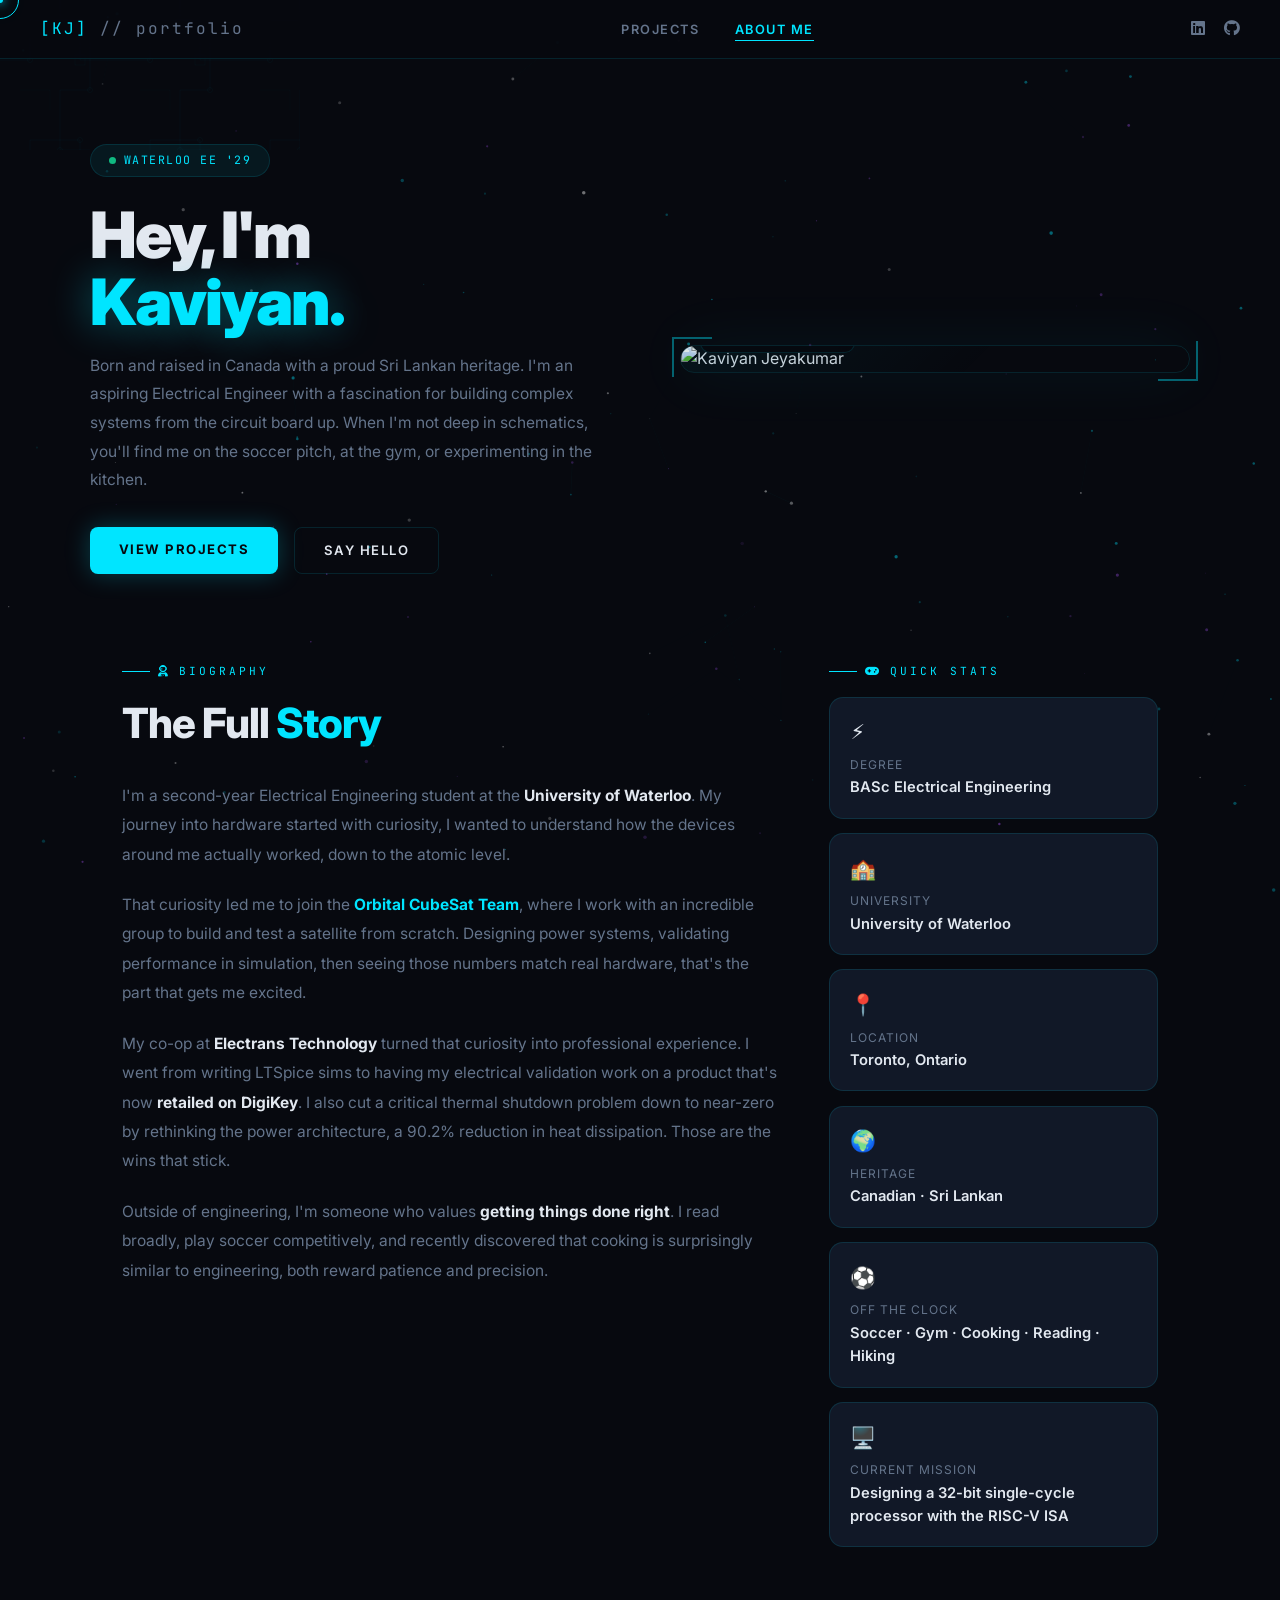
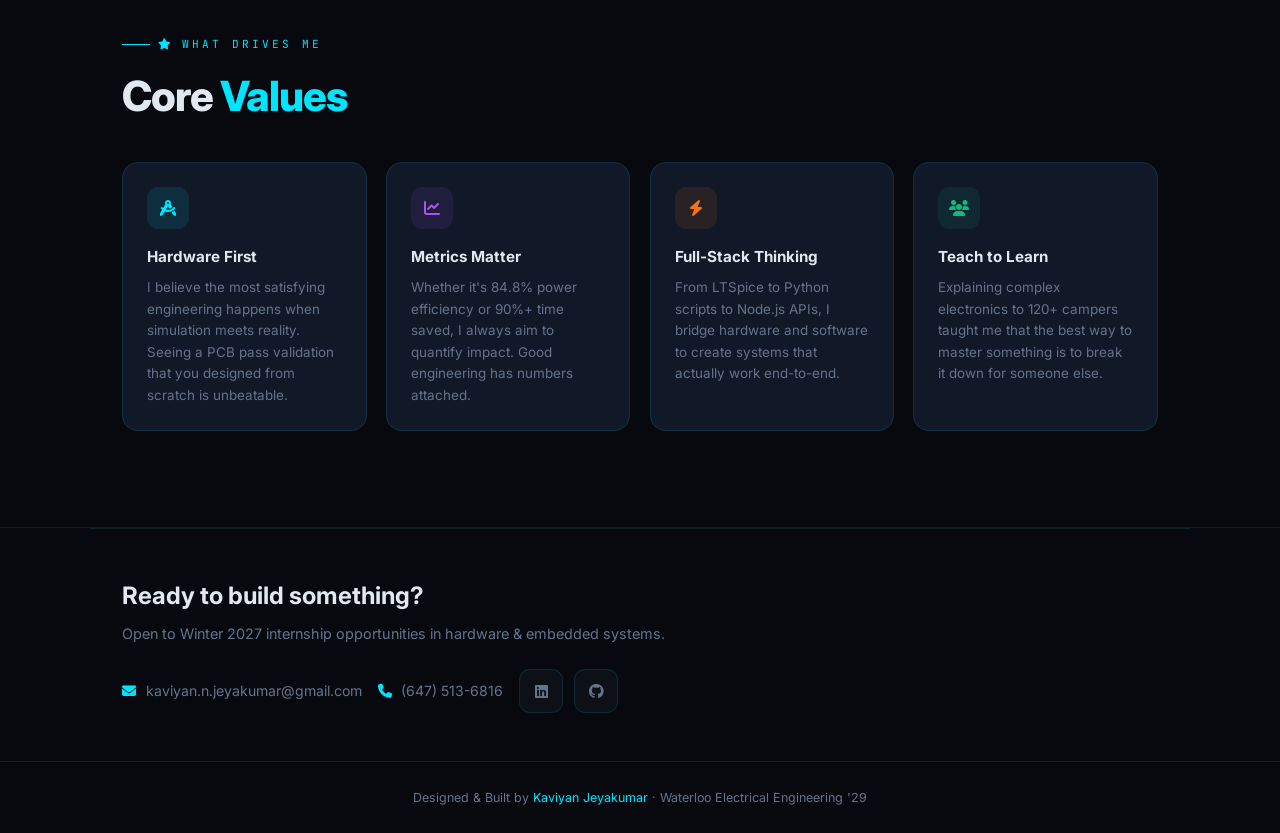
==== commit 97a3b1f1: "Changed about me and added professional experience" ====
--- a/aboutme.html
+++ b/aboutme.html
@@ -131,6 +131,21 @@
       .con-foot{flex-direction:column;align-items:flex-start}
     }
   </style>
+  <!-- KJ-THEME-START -->
+  <style id="kj-theme">
+    :root {
+      --cyan: #00e5ff;
+      --purple: #a855f7;
+      --orange: #f97316;
+      --green: #10b981;
+      --bg: #07090f;
+      --surface: #0d1117;
+      --card: #111827;
+      --text: #e2e8f0;
+      --muted: #64748b;
+    }
+  </style>
+  <!-- KJ-THEME-END -->
 </head>
 <body>
 
@@ -174,9 +189,7 @@
     <div class="reveal">
       <div class="ah-badge">Waterloo EE '29</div>
       <h1 class="ah-title">Hey, I'm<br><span class="hl">Kaviyan.</span></h1>
-      <p class="ah-sub">
-        Born and raised in Canada with a proud Sri Lankan heritage. I'm an aspiring Electrical Engineer with a fascination for building complex systems — from the circuit board up. When I'm not deep in schematics, you'll find me on the soccer pitch, at the gym, or experimenting in the kitchen.
-      </p>
+      <p class="ah-sub">Born and raised in Canada with a proud Sri Lankan heritage. I'm an aspiring Electrical Engineer with a fascination for building complex systems from the circuit board up. When I'm not deep in schematics, you'll find me on the soccer pitch, at the gym, or experimenting in the kitchen.</p>
       <div class="ah-btns">
         <a href="index.html" class="btn-p">View Projects</a>
         <a href="mailto:kaviyan.n.jeyakumar@gmail.com" class="btn-s">Say Hello</a>
@@ -184,7 +197,7 @@
     </div>
     <div class="ah-photo reveal">
       <div class="photo-frame">
-        <img src="https://drive.google.com/thumbnail?id=1JfTpKyHSoVio4MvpucfZhjijm7ju5Eru&sz=w1080-h1080" alt="Kaviyan Jeyakumar">
+        <img src="https://drive.google.com/thumbnail?id=1JfTpKyHSoVio4MvpucfZhjijm7ju5Eru&amp;sz=w1080-h1080" alt="Kaviyan Jeyakumar">
         <div class="photo-glow"></div>
         <div class="photo-badge"><i class="fas fa-map-marker-alt"></i> Toronto, Canada</div>
       </div>
@@ -203,10 +216,10 @@
       <div class="about-body reveal">
         <div class="sec-tag"><i class="fas fa-user-astronaut"></i> Biography</div>
         <h2 class="sec-title" style="margin-bottom:1.5rem">The Full <span class="hl">Story</span></h2>
-        <p>I'm a second-year Electrical Engineering student at the <strong>University of Waterloo</strong>, one of Canada's top engineering programs. My journey into hardware started with curiosity — I wanted to understand how the devices around me actually worked, down to the electron level.</p>
-        <p>That curiosity led me to join the <strong class="hl">Orbital CubeSat Team</strong>, where I work with an incredible group to build and test a satellite from scratch. Designing power systems, validating performance in simulation, then seeing those numbers match real hardware — that's the part that gets me excited.</p>
-        <p>My co-op at <strong>Electrans Technology</strong> turned that curiosity into professional experience. I went from writing LTSpice sims to having my electrical validation work on a product that's now <strong>retailed on DigiKey</strong>. I also cut a critical thermal shutdown problem down to near-zero by rethinking the power architecture — a 90.2% reduction in heat dissipation. Those are the wins that stick.</p>
-        <p>Outside of engineering, I'm someone who values <strong>getting things done right</strong>. I read broadly, play soccer competitively, and recently discovered that cooking is surprisingly similar to engineering — both reward patience and precision.</p>
+        <p>I'm a second-year Electrical Engineering student at the <strong>University of Waterloo</strong>. My journey into hardware started with curiosity, I wanted to understand how the devices around me actually worked, down to the atomic level.</p>
+        <p>That curiosity led me to join the <strong class="hl">Orbital CubeSat Team</strong>, where I work with an incredible group to build and test a satellite from scratch. Designing power systems, validating performance in simulation, then seeing those numbers match real hardware, that's the part that gets me excited.</p>
+        <p>My co-op at <strong>Electrans Technology</strong> turned that curiosity into professional experience. I went from writing LTSpice sims to having my electrical validation work on a product that's now <strong>retailed on DigiKey</strong>. I also cut a critical thermal shutdown problem down to near-zero by rethinking the power architecture, a 90.2% reduction in heat dissipation. Those are the wins that stick.</p>
+        <p>Outside of engineering, I'm someone who values <strong>getting things done right</strong>. I read broadly, play soccer competitively, and recently discovered that cooking is surprisingly similar to engineering, both reward patience and precision.</p>
       </div>
       <div class="reveal">
         <div class="sec-tag" style="margin-bottom:1rem"><i class="fas fa-gamepad"></i> Quick Stats</div>
@@ -268,7 +281,7 @@
       <div class="val-card reveal">
         <div class="val-ico vio"><i class="fas fa-bolt"></i></div>
         <h4>Full-Stack Thinking</h4>
-        <p>From LTSpice to Python scripts to Node.js APIs — I bridge hardware and software to create systems that actually work end-to-end.</p>
+        <p>From LTSpice to Python scripts to Node.js APIs,  I bridge hardware and software to create systems that actually work end-to-end.</p>
       </div>
       <div class="val-card reveal">
         <div class="val-ico vig"><i class="fas fa-users"></i></div>
@@ -285,8 +298,8 @@
   <div class="con-foot">
     <!-- ABOUTME-CONTACT-START -->
     <div class="con-foot-left">
-      <h3>Ready to <span>build something</span>?</h3>
-      <p>Open to Winter 2027 internship opportunities in hardware & embedded systems.</p>
+      <h3>Ready to build something? <span></span></h3>
+      <p>Open to Winter 2027 internship opportunities in hardware &amp; embedded systems.</p>
     </div>
     <div class="con-foot-right">
       <div class="con-info"><i class="fas fa-envelope"></i><a href="mailto:kaviyan.n.jeyakumar@gmail.com">kaviyan.n.jeyakumar@gmail.com</a></div>
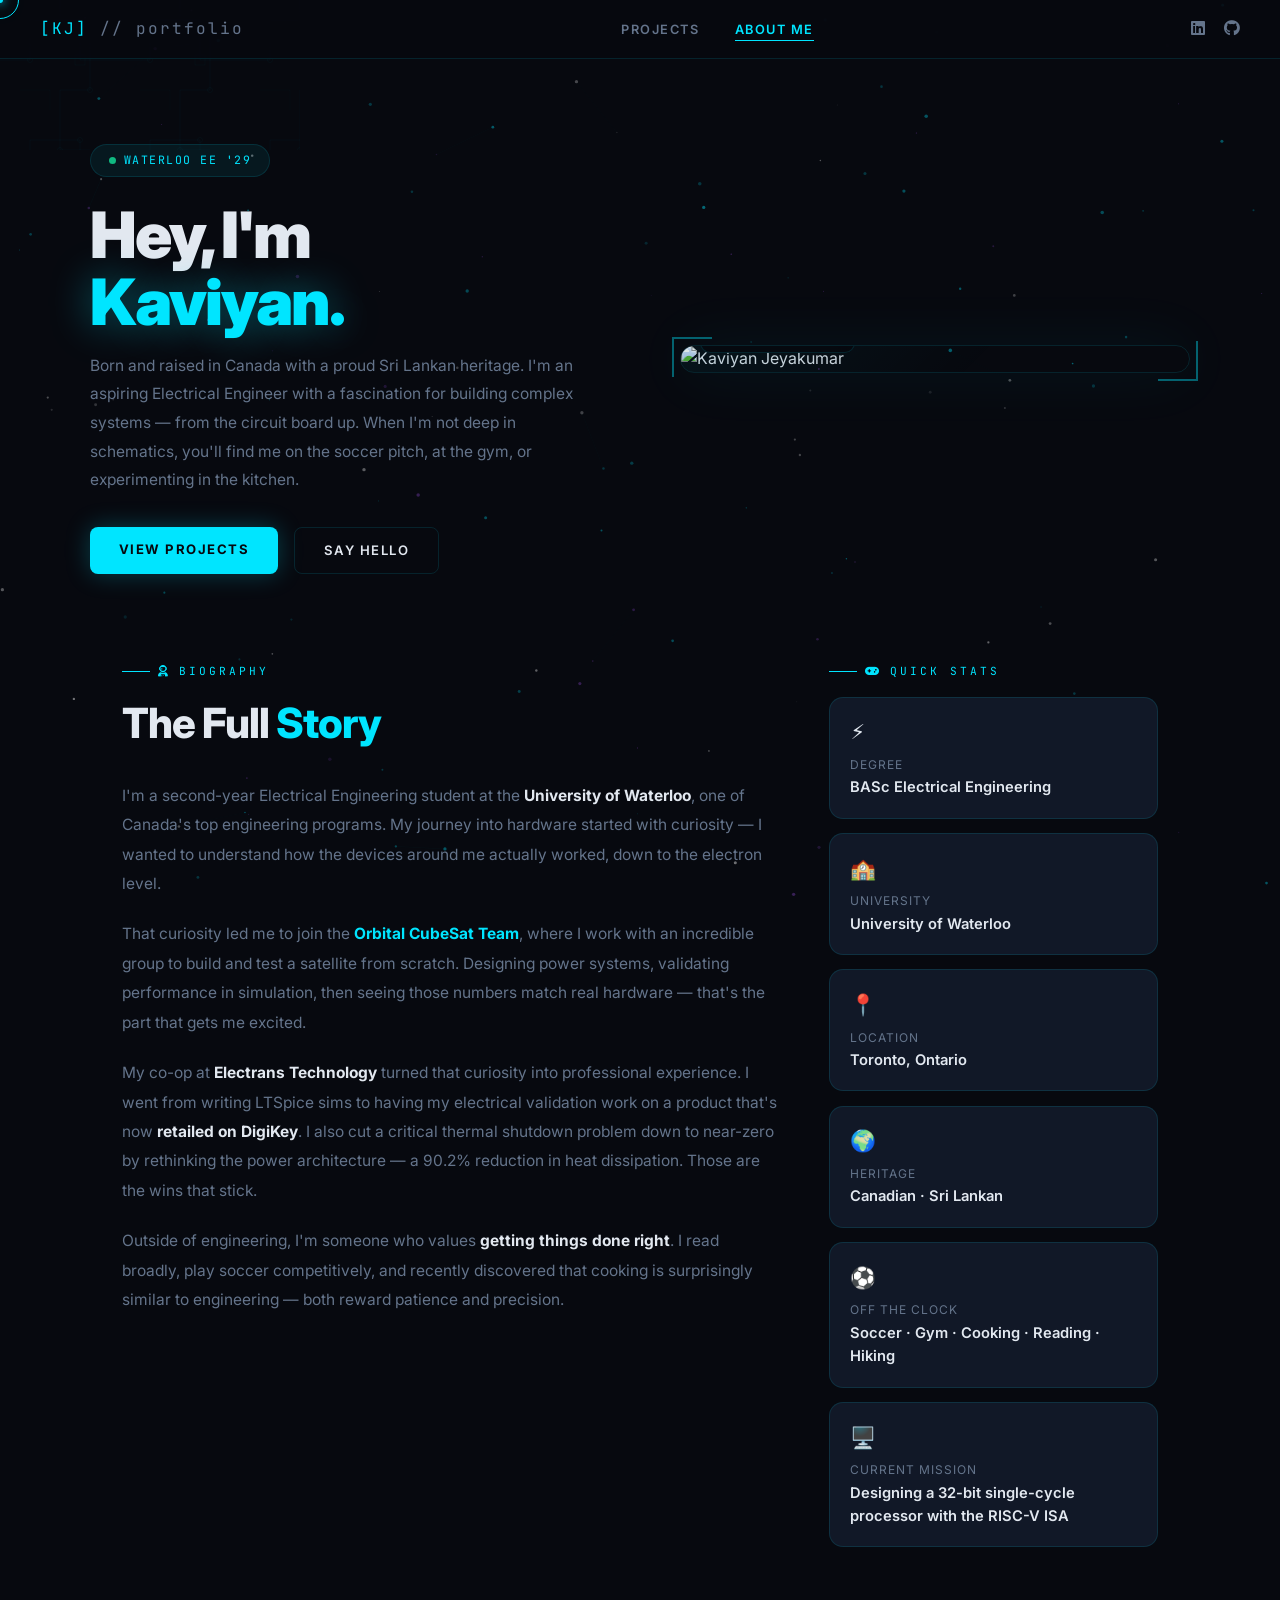
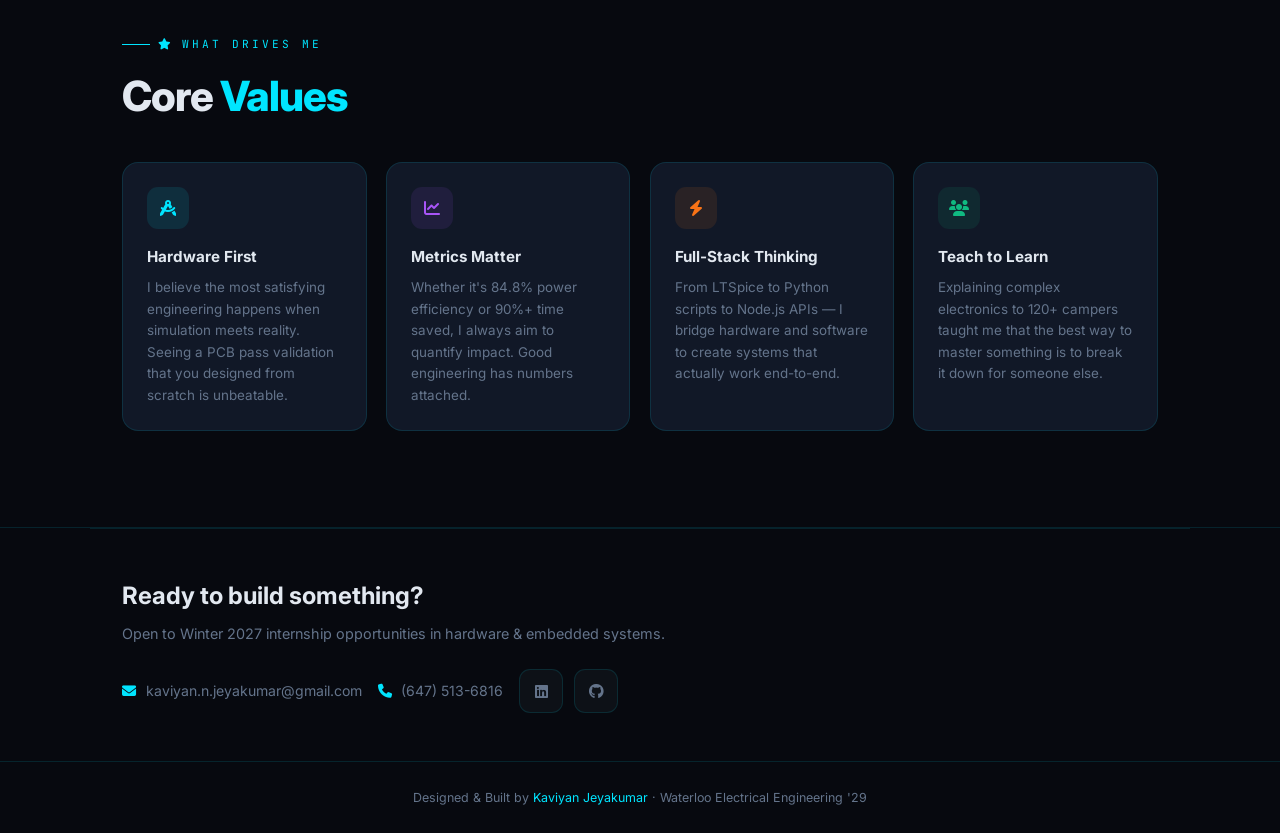
==== commit 2901dc36: "Updated site: added gridgear experience" ====
--- a/aboutme.html
+++ b/aboutme.html
@@ -189,7 +189,7 @@
     <div class="reveal">
       <div class="ah-badge">Waterloo EE '29</div>
       <h1 class="ah-title">Hey, I'm<br><span class="hl">Kaviyan.</span></h1>
-      <p class="ah-sub">Born and raised in Canada with a proud Sri Lankan heritage. I'm an aspiring Electrical Engineer with a fascination for building complex systems from the circuit board up. When I'm not deep in schematics, you'll find me on the soccer pitch, at the gym, or experimenting in the kitchen.</p>
+      <p class="ah-sub">Born and raised in Canada with a proud Sri Lankan heritage. I'm an aspiring Electrical Engineer with a fascination for building complex systems — from the circuit board up. When I'm not deep in schematics, you'll find me on the soccer pitch, at the gym, or experimenting in the kitchen.</p>
       <div class="ah-btns">
         <a href="index.html" class="btn-p">View Projects</a>
         <a href="mailto:kaviyan.n.jeyakumar@gmail.com" class="btn-s">Say Hello</a>
@@ -216,10 +216,10 @@
       <div class="about-body reveal">
         <div class="sec-tag"><i class="fas fa-user-astronaut"></i> Biography</div>
         <h2 class="sec-title" style="margin-bottom:1.5rem">The Full <span class="hl">Story</span></h2>
-        <p>I'm a second-year Electrical Engineering student at the <strong>University of Waterloo</strong>. My journey into hardware started with curiosity, I wanted to understand how the devices around me actually worked, down to the atomic level.</p>
-        <p>That curiosity led me to join the <strong class="hl">Orbital CubeSat Team</strong>, where I work with an incredible group to build and test a satellite from scratch. Designing power systems, validating performance in simulation, then seeing those numbers match real hardware, that's the part that gets me excited.</p>
-        <p>My co-op at <strong>Electrans Technology</strong> turned that curiosity into professional experience. I went from writing LTSpice sims to having my electrical validation work on a product that's now <strong>retailed on DigiKey</strong>. I also cut a critical thermal shutdown problem down to near-zero by rethinking the power architecture, a 90.2% reduction in heat dissipation. Those are the wins that stick.</p>
-        <p>Outside of engineering, I'm someone who values <strong>getting things done right</strong>. I read broadly, play soccer competitively, and recently discovered that cooking is surprisingly similar to engineering, both reward patience and precision.</p>
+        <p>I'm a second-year Electrical Engineering student at the <strong>University of Waterloo</strong>, one of Canada's top engineering programs. My journey into hardware started with curiosity — I wanted to understand how the devices around me actually worked, down to the electron level.</p>
+        <p>That curiosity led me to join the <strong class="hl">Orbital CubeSat Team</strong>, where I work with an incredible group to build and test a satellite from scratch. Designing power systems, validating performance in simulation, then seeing those numbers match real hardware — that's the part that gets me excited.</p>
+        <p>My co-op at <strong>Electrans Technology</strong> turned that curiosity into professional experience. I went from writing LTSpice sims to having my electrical validation work on a product that's now <strong>retailed on DigiKey</strong>. I also cut a critical thermal shutdown problem down to near-zero by rethinking the power architecture — a 90.2% reduction in heat dissipation. Those are the wins that stick.</p>
+        <p>Outside of engineering, I'm someone who values <strong>getting things done right</strong>. I read broadly, play soccer competitively, and recently discovered that cooking is surprisingly similar to engineering — both reward patience and precision.</p>
       </div>
       <div class="reveal">
         <div class="sec-tag" style="margin-bottom:1rem"><i class="fas fa-gamepad"></i> Quick Stats</div>
@@ -281,7 +281,7 @@
       <div class="val-card reveal">
         <div class="val-ico vio"><i class="fas fa-bolt"></i></div>
         <h4>Full-Stack Thinking</h4>
-        <p>From LTSpice to Python scripts to Node.js APIs,  I bridge hardware and software to create systems that actually work end-to-end.</p>
+        <p>From LTSpice to Python scripts to Node.js APIs — I bridge hardware and software to create systems that actually work end-to-end.</p>
       </div>
       <div class="val-card reveal">
         <div class="val-ico vig"><i class="fas fa-users"></i></div>
